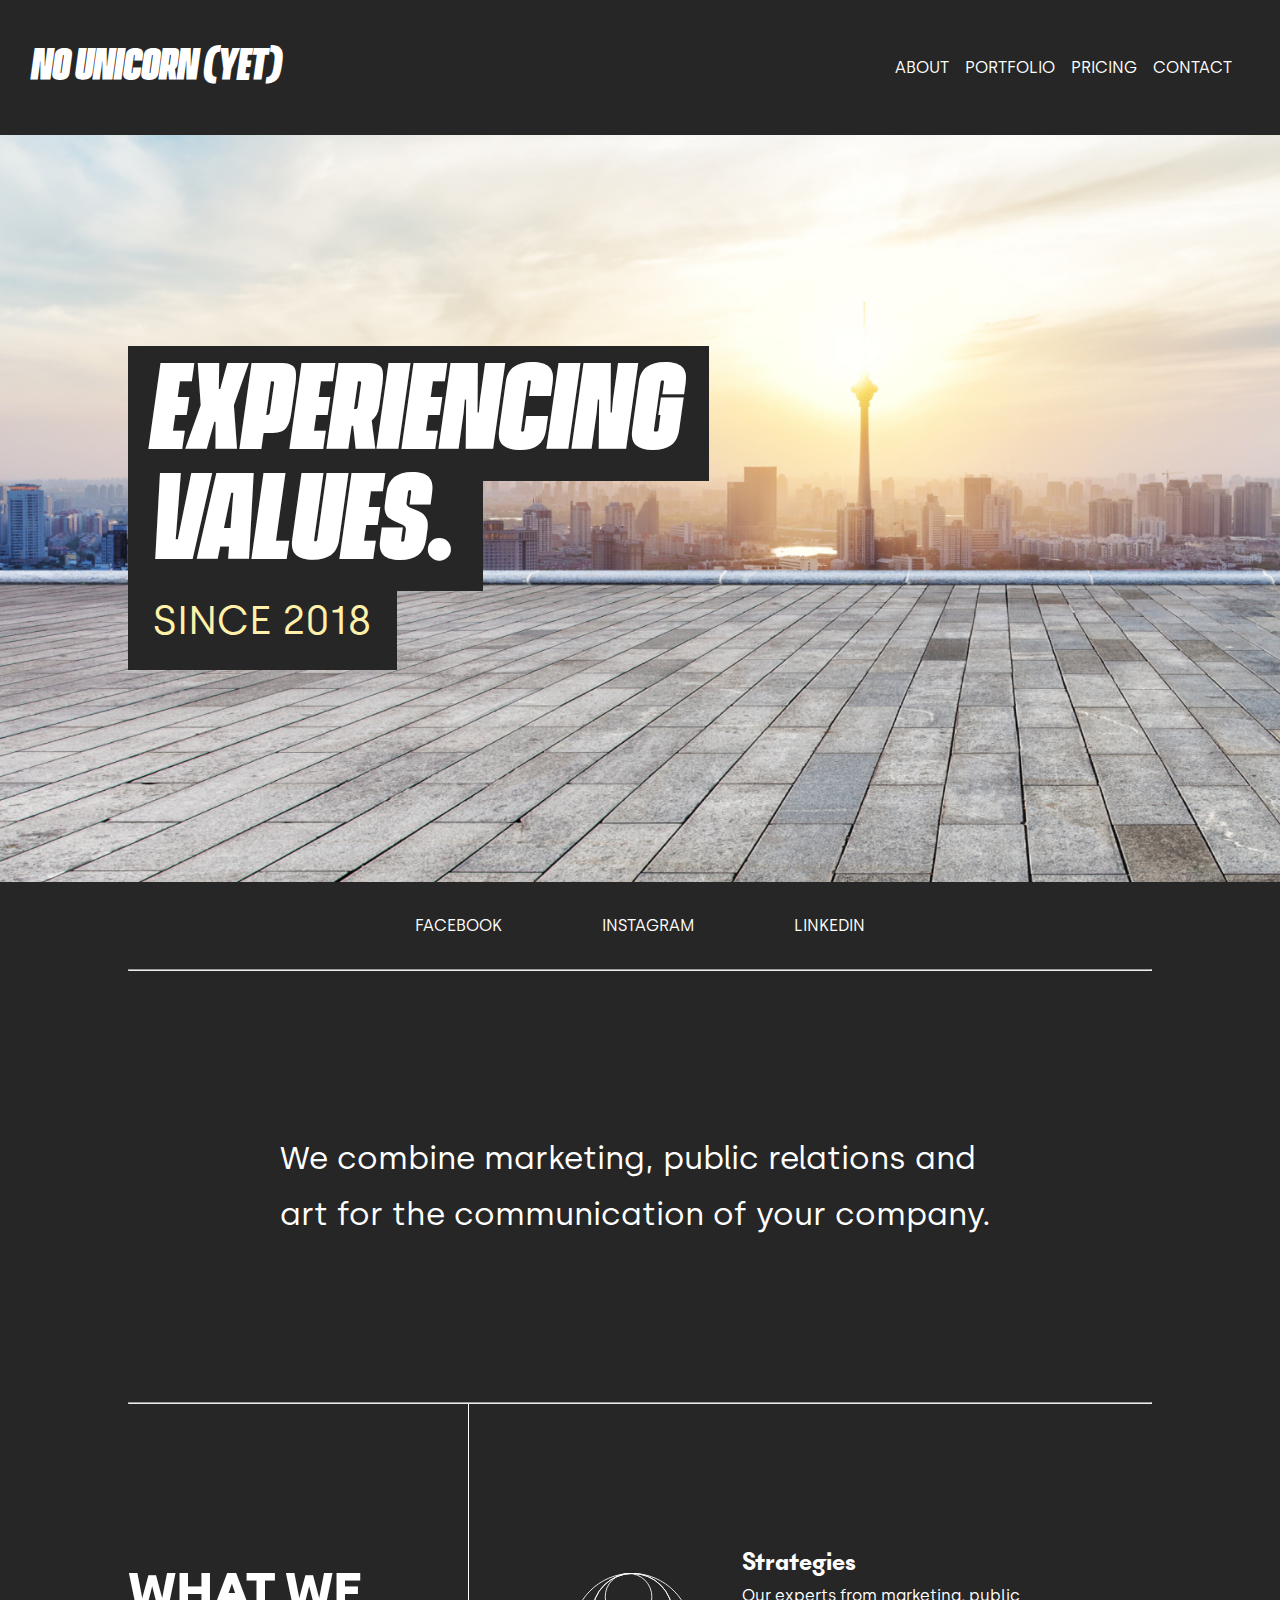
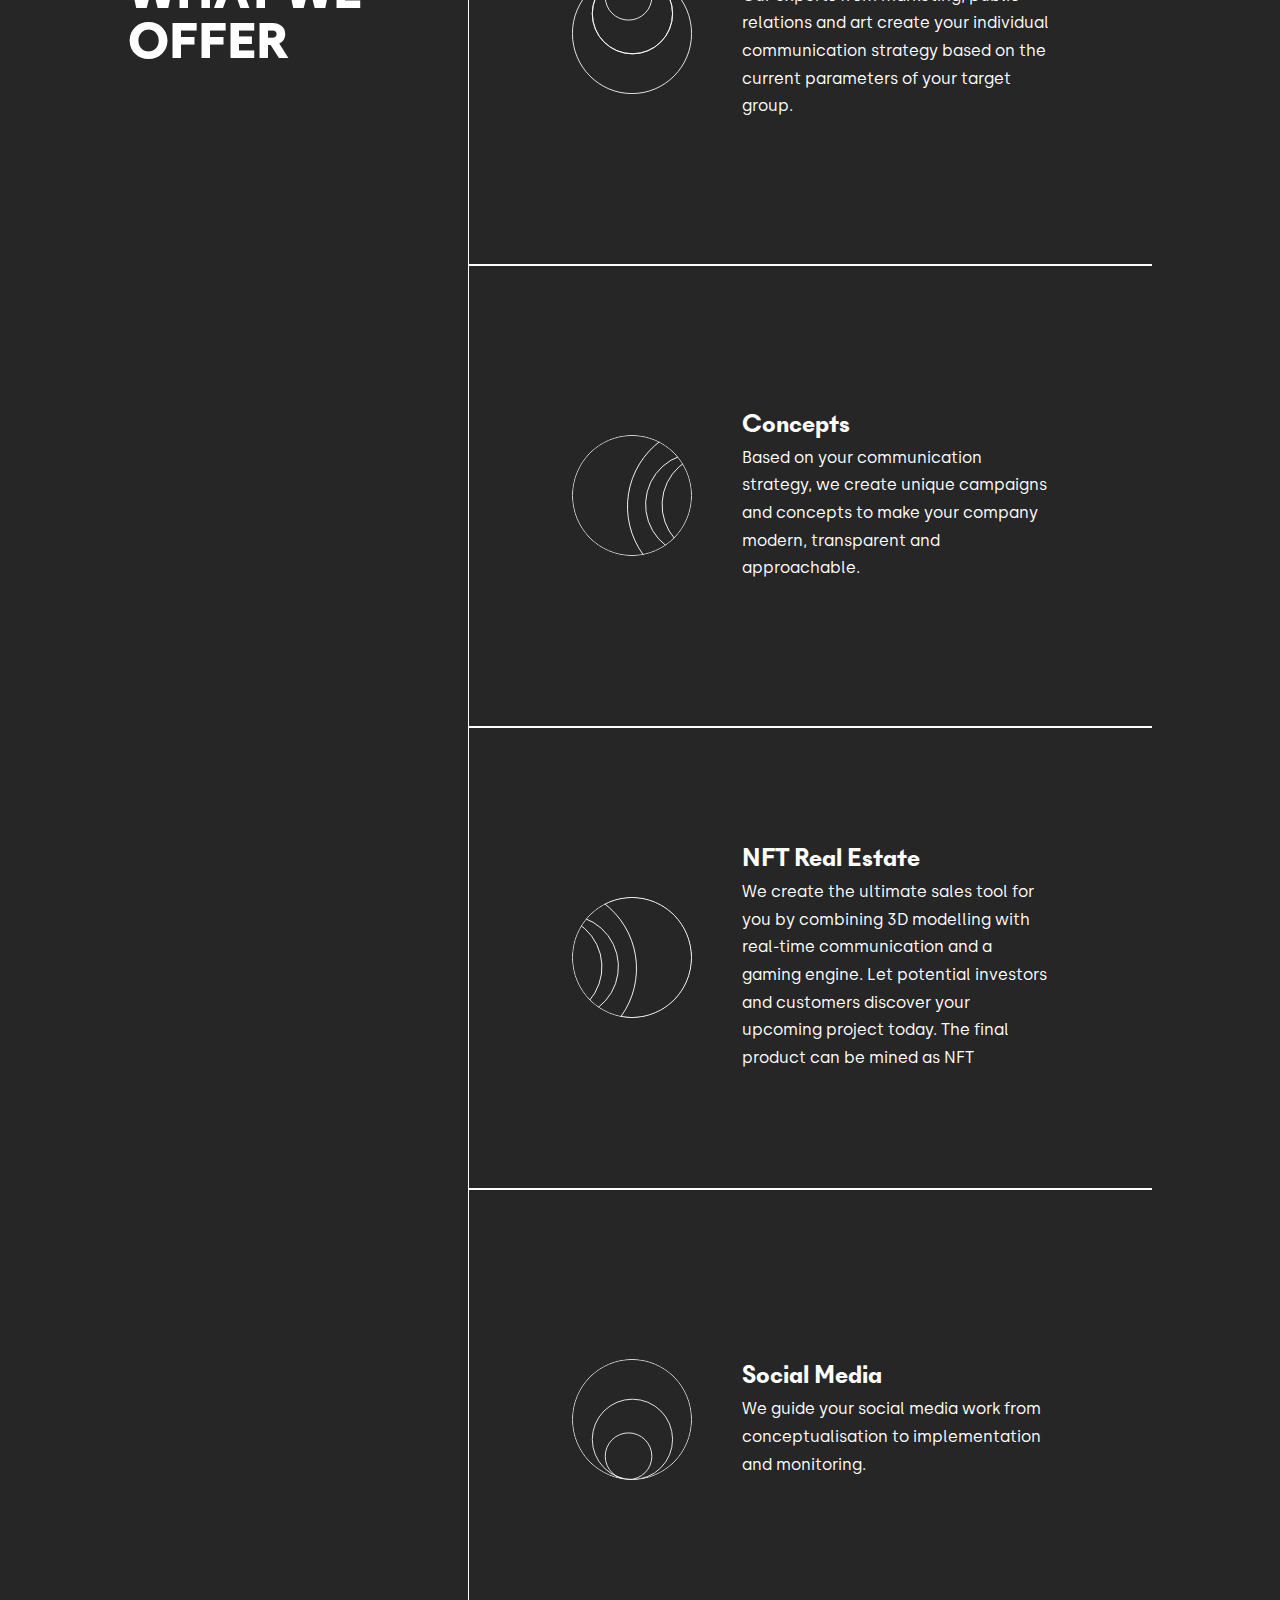
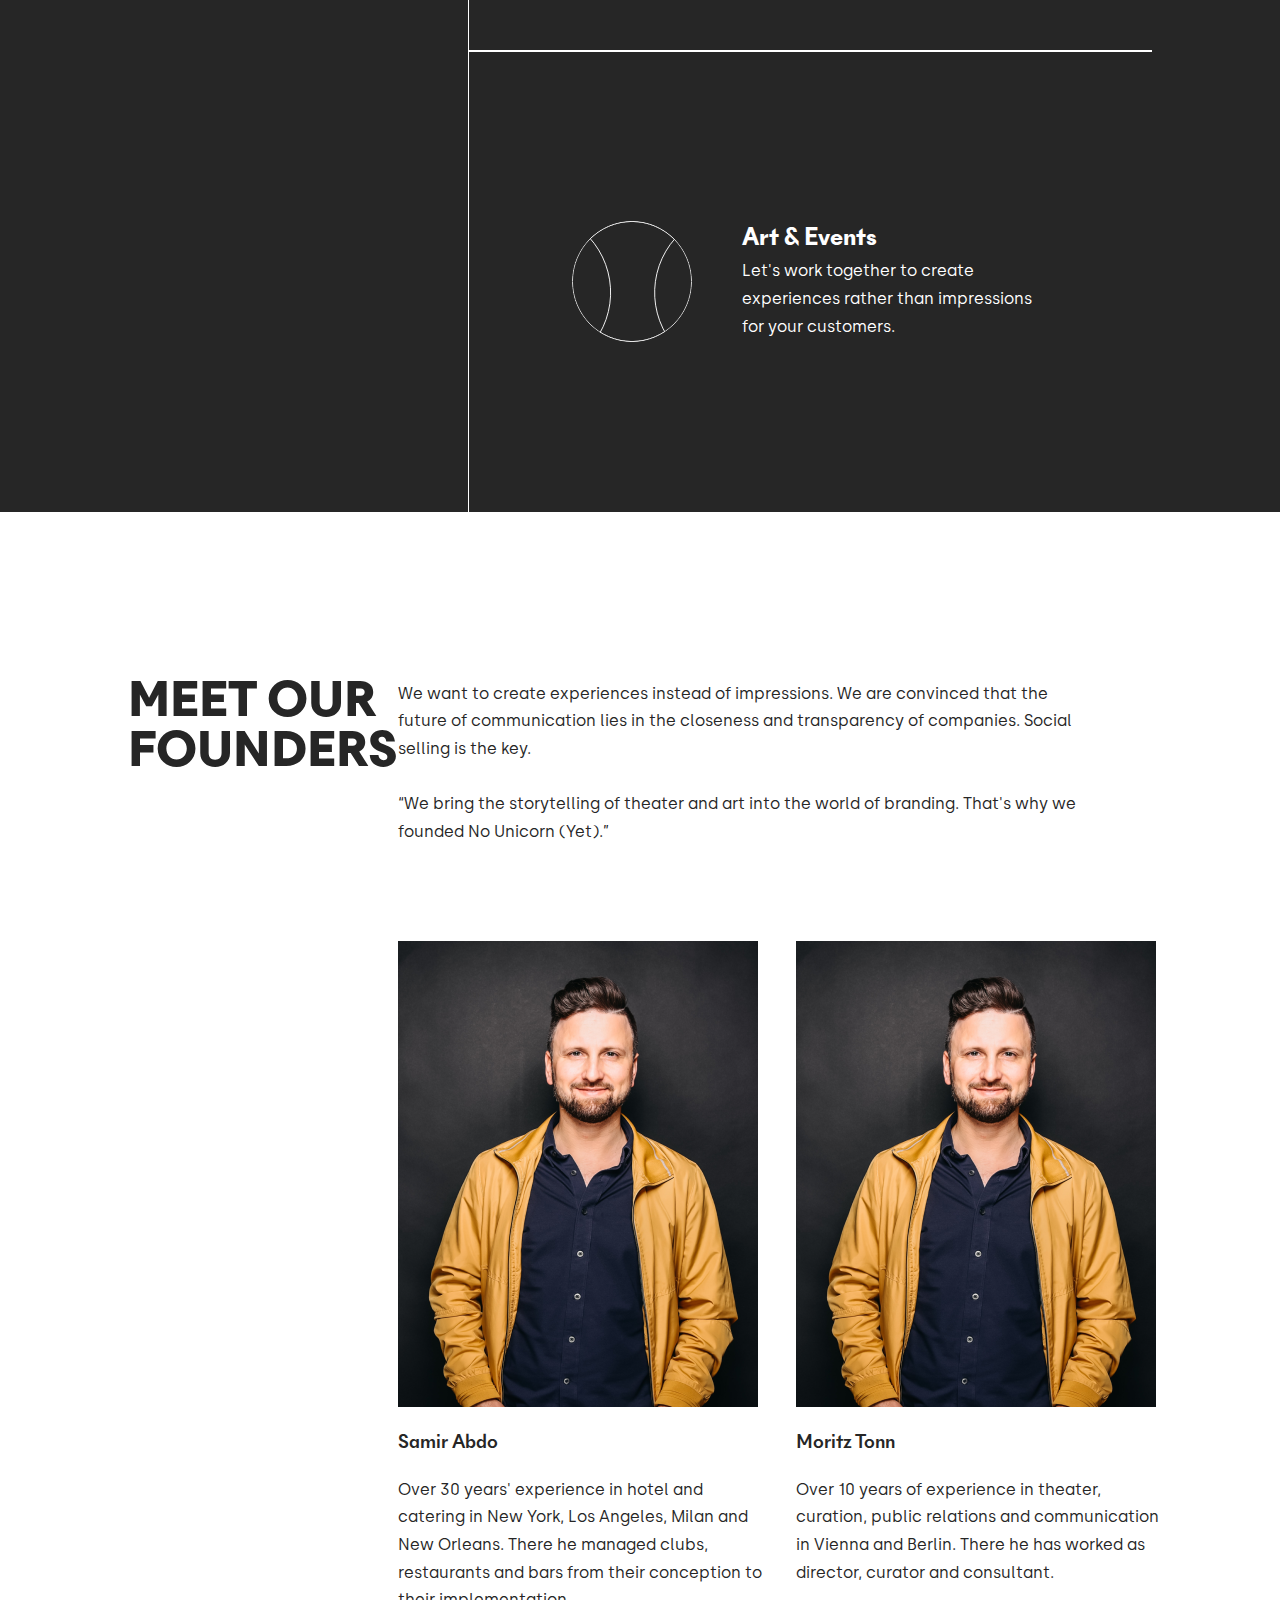
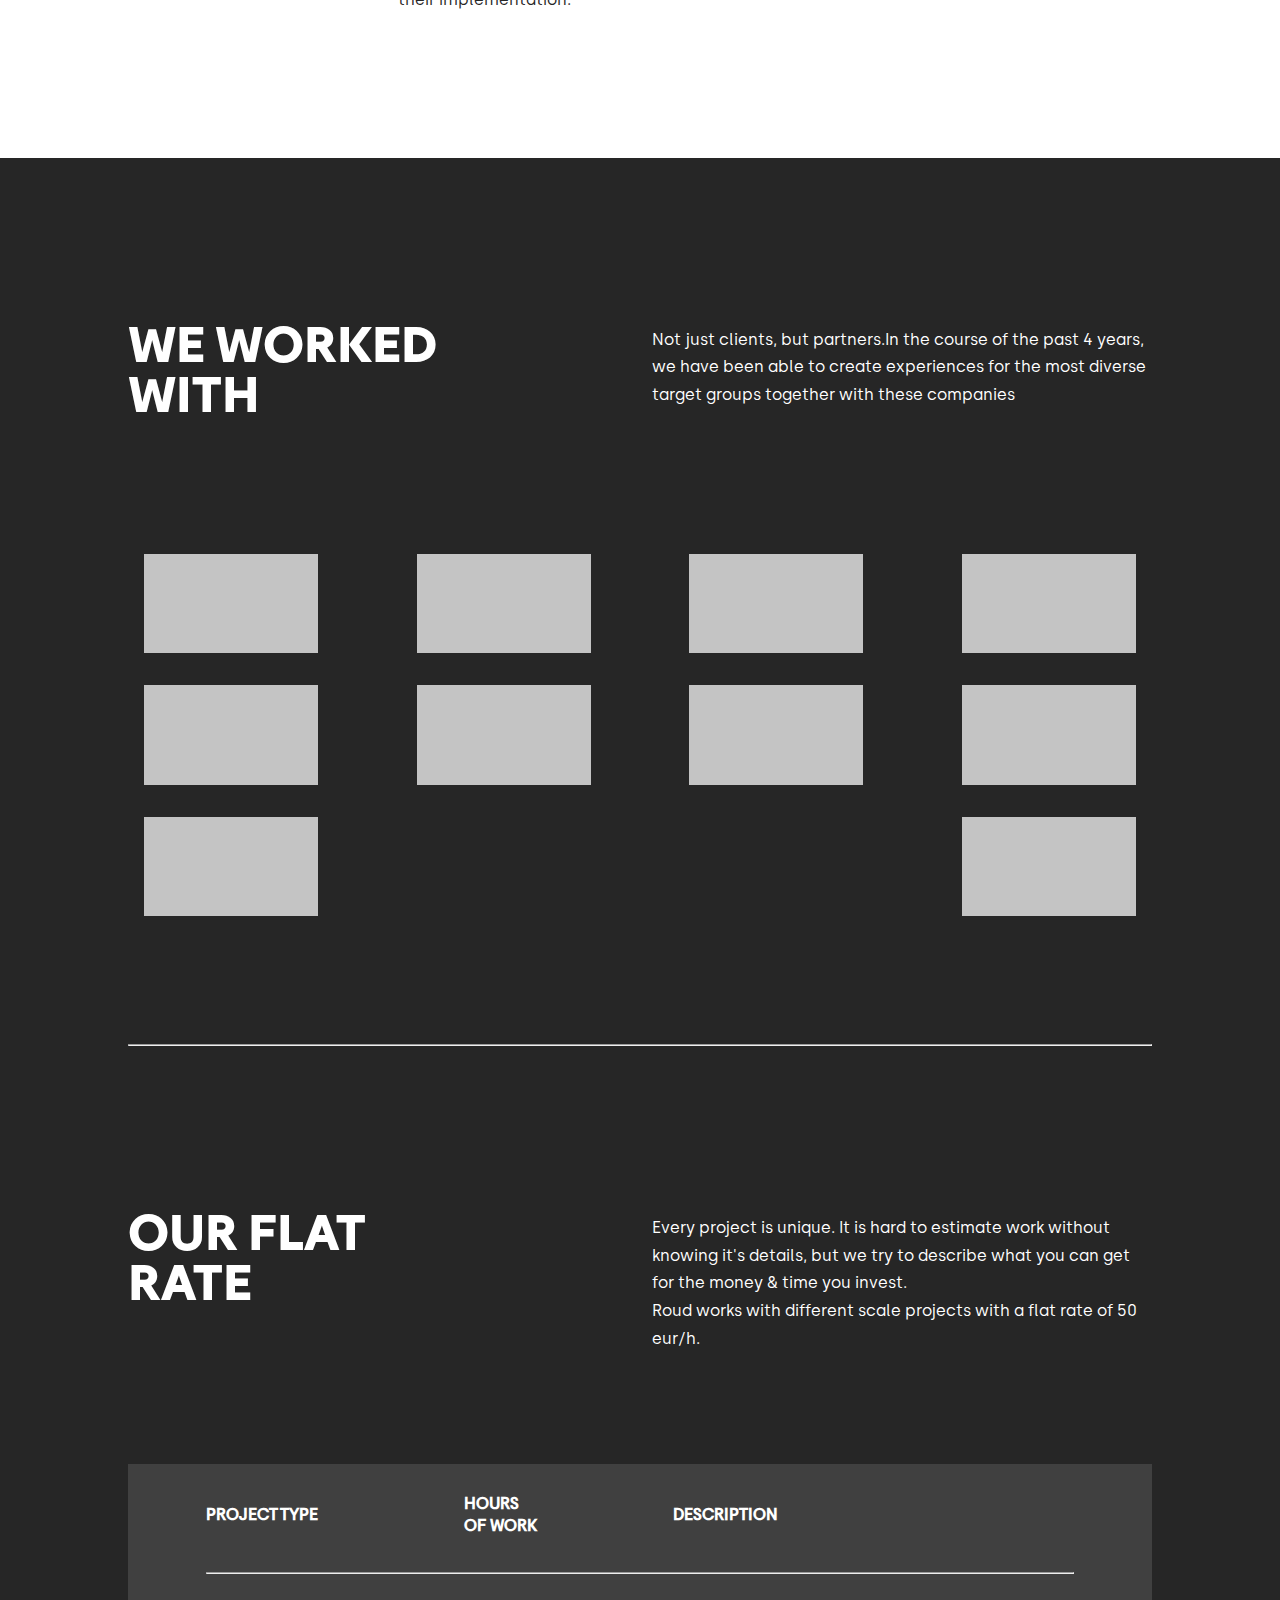
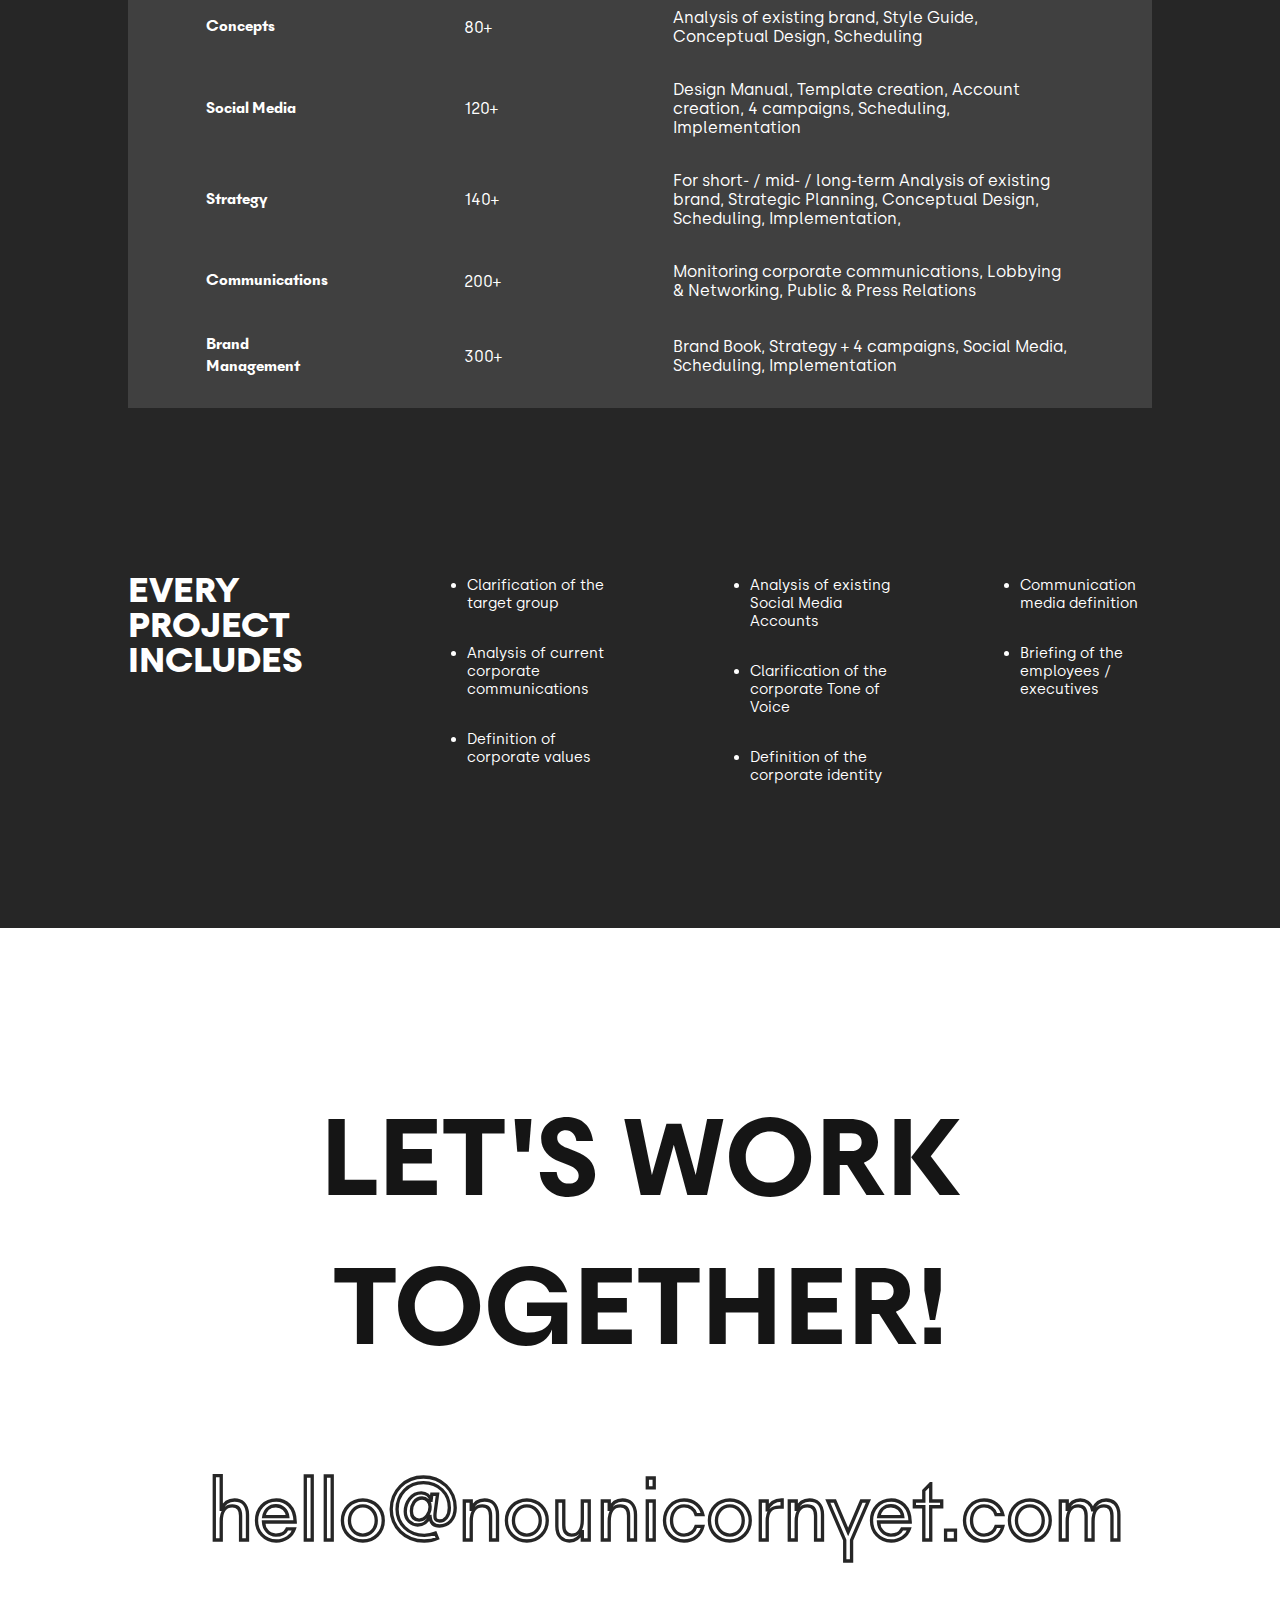
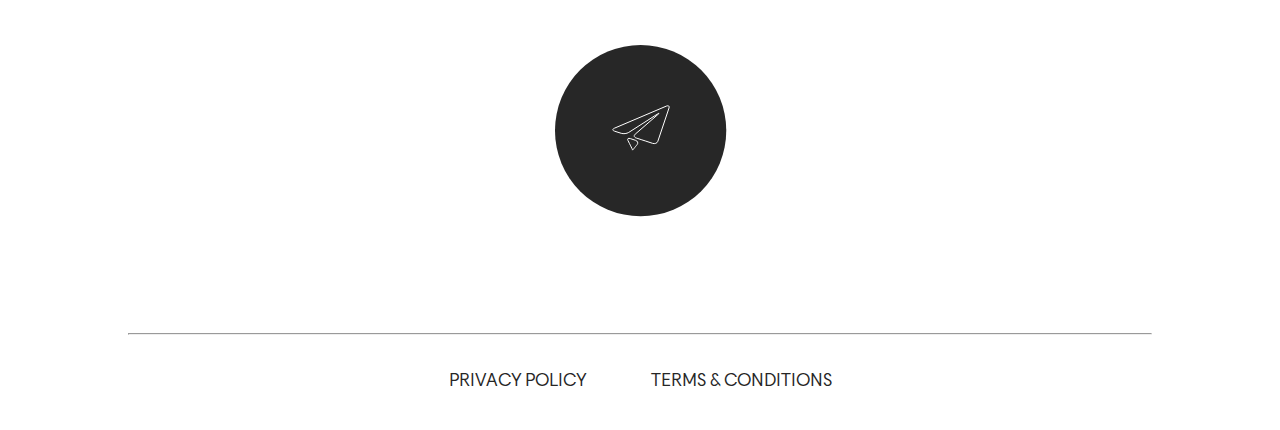
==== index.html @ 434cc120 "implemented mobile nav" ====
<!DOCTYPE html>
<html>

<head>
    <meta charset="utf-8">
    <meta name="viewport" content="width=device-width, initial-scale=1.0">
    <link rel="stylesheet" type="text/css" href="./styles/styles.css">
    <title>No Unicorn (Yet)</title>
</head>

    <body>
        <header class="primary-header flex">
            <p id="logo">NO UNICORN (YET)</p>

            <button class="mobile-nav-toggle" aria-controls="primary-navigation" aria-expanded="false"><span class="sr-only"></span></button>

            <nav>            
                <ul id="primary-navigation" data-visible="false" class="primary-navigation flex">
                    <li>
                        <a href="#">
                            <p>ABOUT</p>
                        </a>
                    </li>
                    <li>
                        <a href="#">
                            <p>PORTFOLIO</p>
                        </a>
                    </li>
                    <li>
                        <a href="#">
                            <p>PRICING</p>
                        </a>
                    </li>
                    <li>
                        <a href="#">
                            <p>CONTACT</p>
                        </a>
                    </li>
                </ul>
            </nav>
        </header>

        <div class="hero-section">
            <div class="page-wrapper">
                <div class="hero-content">
                    <h1>EXPERIENCING</h1>
                    <h1>VALUES.</h1>
                    <p id="hero-text">SINCE 2018</p>
                </div>
            </div>
        </div>

        <div class="page-wrapper">
            <div class="socials-section">
                <a href="#">
                    <p>FACEBOOK</p>
                </a>
                <a href="#">
                    <p>INSTAGRAM</p>
                </a>
                <a href="#">
                    <p>LINKEDIN</p>
                </a>
            </div>

            <hr></hr>
            
            <div class="business-section">
                <p id="description-text">We combine marketing, public relations and art for the communication of your company. </p>
            </div>

            <hr></hr>
            <div class="offer-section">
                <div class="left-side">
                    <h2>WHAT WE <br>OFFER</h2>
                </div>
                <div class="right-side">
                    <div class="content-area">
                        <img src="images/strategies.svg" alt="strategies">
                        <div class="content-text">
                            <h4>Strategies</h4>
                            <p>Our experts from marketing, public relations and art create your individual communication strategy based on the current parameters of your target group.</p>
                        </div>
                    </div>
                    <div class="content-area">
                        <img src="images/concepts.svg" alt="concepts">
                        <div class="content-text">
                            <h4>Concepts</h4>
                            <p>Based on your communication strategy, we create unique campaigns and concepts to make your company modern, transparent and approachable.</p>
                        </div>
                    </div>
                    <div class="content-area">
                        <img src="images/nftrealestate.svg" alt="nftrealestate">
                        <div class="content-text">
                            <h4>NFT Real Estate</h4>
                            <p>We create the ultimate sales tool for you by combining 3D modelling with real-time communication and a gaming engine. Let potential investors and customers discover your upcoming project today. The final product can be mined as NFT</p>
                        </div>
                    </div>
                    <div class="content-area">
                        <img src="images/socialmedia.svg" alt="socialmedia">
                        <div class="content-text">
                            <h4>Social Media</h4>
                            <p>We guide your social media work from conceptualisation to implementation and monitoring.</p>
                        </div>
                    </div>
                    <div class="content-area">
                        <img src="images/artevents.svg" alt="artevents">
                        <div class="content-text">
                            <h4>Art & Events</h4>
                            <p>Let's work together to create experiences rather than impressions for your customers. </p>
                        </div>
                    </div>
                </div>
            </div>
        </div>
        <div class="founder-section">
            <div class="page-wrapper">
                <div class="founder-text">
                    <h2>MEET OUR<br>FOUNDERS</h2>
                    <div class="founder-rightside">
                        <p>
                            We want to create experiences instead of impressions. We are convinced that the future of communication lies in the closeness and transparency of companies. Social selling is the key.
                            <br><br>
                            “We bring the storytelling of theater and art into the world of branding. 
                            That's why we founded No Unicorn (Yet).”
                        </p>
                        <div class="founder-portrait">
                            <div class="portrait-card">
                                <img src="images/portrait-placeholder.png" alt="portrait1">
                                <p class="portrait-name">Samir  Abdo</p>
                                <p>Over 30 years' experience in hotel and catering in New York, Los Angeles, Milan and New Orleans. There he managed clubs, restaurants and bars from their conception to their implementation.</p>
                            </div>
                            <div class="portrait-card">
                                <img src="images/portrait-placeholder.png" alt="portrait1">
                                <p class="portrait-name">Moritz Tonn</p>
                                <p>Over 10 years of experience in theater, curation, public relations and communication in Vienna and Berlin. There he has worked as director, curator and consultant.</p>
                            </div>
                        </div>
                    </div>
                </div>
            </div>
        </div>
        <div class="page-wrapper">
            <div class="cooperation-section">
                <h2>WE WORKED<br>WITH</h2>
                <p>
                    Not just clients, but partners.In the course of the past 4 years, we have been able to create experiences for the most diverse target groups together with these companies
                </p>
            </div>
            <div class="logo-section">
                <img src="images/logo-placeholder.png" alt="placeholder">
                <img src="images/logo-placeholder.png" alt="placeholder">
                <img src="images/logo-placeholder.png" alt="placeholder">
                <img src="images/logo-placeholder.png" alt="placeholder">
                <img src="images/logo-placeholder.png" alt="placeholder">
                <img src="images/logo-placeholder.png" alt="placeholder">
                <img src="images/logo-placeholder.png" alt="placeholder">
                <img src="images/logo-placeholder.png" alt="placeholder">
                <img src="images/logo-placeholder.png" alt="placeholder">
                <img src="images/logo-placeholder.png" alt="placeholder">
            </div>

            <hr></hr>

            <div class="pricing-section">
                <div class="pricing-text">
                    <h2>OUR FLAT<br>RATE</h2>
                    <p>
                        Every project is unique. It is hard to estimate work without knowing it's details, but we try to describe what you can get for the money & time you invest.
                        <br>
                        Roud works with different scale projects with a flat rate of 50 eur/h.
                    </p>
                </div>
                <table>
                    <tr>
                        <th align="left">PROJECT TYPE</th>
                        <th align="left">HOURS OF WORK</th>
                        <th align="left">DESCRIPTION</th>
                    </tr>
                    <tr> 
                        <td colspan="3"> <hr /> </td>      
                    </tr>
                    <tr>
                        <td class="highlighted">Concepts</td>
                        <td>80+</td>
                        <td>Analysis of existing brand, Style Guide, Conceptual Design, Scheduling</td>
                    </tr>
                    <tr>
                        <td class="highlighted">Social Media</td>
                        <td>120+</td>
                        <td>Design Manual, Template creation, Account creation, 4 campaigns, Scheduling, Implementation</td>
                    </tr>
                    <tr>
                        <td class="highlighted">Strategy</td>
                        <td>140+</td>
                        <td>For short- / mid- / long-term Analysis of existing brand, Strategic Planning, Conceptual Design, Scheduling, Implementation,</td>
                    </tr>
                    <tr>
                        <td class="highlighted">Communications</td>
                        <td>200+</td>
                        <td>Monitoring corporate communications, Lobbying & Networking, Public & Press Relations</td>
                    </tr>
                    <tr>
                        <td class="highlighted">Brand Management</td>
                        <td>300+</td>
                        <td>Brand Book, Strategy + 4 campaigns, Social Media, Scheduling, Implementation</td>
                    </tr>
                </table>
                <div class="pricing-includes">
                    <h3>EVERY PROJECT INCLUDES</h3>
                    <ul>
                        <li>Clarification of the target group</li>
                        <li>Analysis of current corporate communications</li>
                        <li>Definition of corporate values</li>
                    </ul>
                    <ul>
                        <li>Analysis of existing Social Media Accounts</li>
                        <li>Clarification of the corporate Tone of Voice</li>
                        <li>Definition of the corporate identity</li>
                    </ul>
                    <ul>
                        <li>Communication media definition </li>
                        <li>Briefing of the employees / executives</li>
                    </ul>
                </div>
            </div>
        </div>
        <div class="last-section">
            <div class="page-wrapper">
                <div class="cta-section">
                    <h1 id="cta-text">LET'S WORK TOGETHER!</h1>
                    <h2 id="cta-mail">hello@nounicornyet.com</h2>
                    <img src="images/mail-cta.svg" alt="mail">
                </div>
                <hr></hr>
                <div class="footer-section">
                    <p class="footer-font">PRIVACY POLICY</p>
                    <p class="footer-font">TERMS & CONDITIONS</p>
                </div>
            </div>
        </div>
        <script src="./scripts/script.js"></script>
    </body>
</html>
---- styles/styles.css ----
/* font imports */
@font-face {
  font-family: Vanguard;
  src: url("../font/VanguardCF-HeavyOblique.otf") format("opentype");
}

@font-face {
  font-family: NPS-Medium;
  src: url("../font/NewPanamSkyline-Medium.otf") format("opentype");
}

@font-face {
  font-family: NPS-Bold;
  src: url("../font/NewPanamSkyline-Bold.otf") format("opentype");
}

@font-face {
  font-family: NPS-Black;
  src: url("../font/NewPanamSkyline-Black.otf") format("opentype");
}

@font-face {
  font-family: NPS-Regular;
  src: url("../font/NewPanamSkyline-Regular.otf") format("opentype");
}

@font-face {
  font-family: Silka-Regular;
  src: url("../font/Silka-Regular.otf") format("opentype");
}

* {
  margin: 0;
}

p {
  line-height: 1.725em;
}

p, h1 {
  color: white;
  font-family: Silka-Regular;
}

h1 {
  font-family: Vanguard;
}

h2 {
  font-family: NPS-Black;
  font-size: 50px;
  color: white;
  line-height: 1em;
}

h3 {
  font-family: NPS-Black;
  font-size: 35px;
  color: white;
  line-height: 1em;
}

h4 {
  font-family: NPS-Bold;
  font-size: 25px;
  color: white;
}

a {
  text-decoration: none;
  font-family: NPS-Medium;
}

body {
  background-color: #262626;
  overflow-x: hidden;
}

#logo {
  font-family: Vanguard;
  font-size: 41px;
  margin: 2rem;
}

.flex {
  display: -webkit-box;
  display: -ms-flexbox;
  display: flex;
  gap: var(--gap, 1rem);
}

.primary-header {
  -webkit-box-align: center;
      -ms-flex-align: center;
          align-items: center;
  -webkit-box-pack: justify;
      -ms-flex-pack: justify;
          justify-content: space-between;
}

.mobile-nav-toggle {
  display: none;
}

.primary-navigation {
  list-style: none;
  padding: 3rem;
  margin: 0;
}

@media (max-width: 799px) {
  .primary-navigation {
    gap: var(--gap, 3rem);
    position: fixed;
    inset: 0 0 0 0;
    background: #262626;
    -webkit-box-orient: vertical;
    -webkit-box-direction: normal;
        -ms-flex-direction: column;
            flex-direction: column;
    padding: 10rem 2em;
    z-index: 1;
    -webkit-box-align: center;
        -ms-flex-align: center;
            align-items: center;
    -webkit-transform: translateX(100%);
            transform: translateX(100%);
    -webkit-transition: -webkit-transform 350ms ease-out;
    transition: -webkit-transform 350ms ease-out;
    transition: transform 350ms ease-out;
    transition: transform 350ms ease-out, -webkit-transform 350ms ease-out;
  }
  .primary-navigation[data-visible="true"] {
    -webkit-transform: translateX(0%);
            transform: translateX(0%);
  }
  .mobile-nav-toggle {
    display: block;
    position: absolute;
    top: 3rem;
    right: 2rem;
    z-index: 10;
    background-color: transparent;
    background-image: url("../images/burgermenu.svg");
    background-size: cover;
    background-repeat: no-repeat;
    width: 2rem;
    border: 0;
    aspect-ratio: 1;
  }
  .mobile-nav-toggle[aria-expanded="true"] {
    background-image: url("../images/close.svg");
  }
}

.hero-section {
  width: 100%;
  background: url("../images/heroPicture.png") no-repeat center/cover;
  height: 83vh;
  display: -webkit-box;
  display: -ms-flexbox;
  display: flex;
}

.hero-section h1 {
  background-color: #262626;
  width: -webkit-fit-content;
  width: -moz-fit-content;
  width: fit-content;
  font-size: 7em;
  padding: 0px 25px 0px 25px;
  margin-bottom: -25px;
}

.hero-section #hero-text {
  font-family: Silka-Regular;
  color: #FFF1AA;
  background-color: #262626;
  width: -webkit-fit-content;
  width: -moz-fit-content;
  width: fit-content;
  font-size: 2.5em;
  padding: 0px 25px 15px;
  margin-top: 20px;
}

.hero-section .hero-content {
  margin-top: auto;
  margin-bottom: auto;
  width: 80vw;
  max-width: 1520px;
  min-width: 800px;
}

.page-wrapper {
  margin: auto;
  width: 80vw;
  max-width: 1520px;
  min-width: 800px;
}

.socials-section {
  padding: 30px;
  width: 450px;
  margin: auto;
  display: -webkit-box;
  display: -ms-flexbox;
  display: flex;
  -webkit-box-orient: horizontal;
  -webkit-box-direction: normal;
      -ms-flex-direction: row;
          flex-direction: row;
  -webkit-box-pack: justify;
      -ms-flex-pack: justify;
          justify-content: space-between;
}

hr {
  margin: auto;
}

.business-section {
  margin: auto;
  margin-top: 10em;
  margin-bottom: 10em;
  max-width: 90ch;
}

.business-section p {
  font-size: 2em;
}

.offer-section {
  display: -webkit-box;
  display: -ms-flexbox;
  display: flex;
  -webkit-box-orient: horizontal;
  -webkit-box-direction: normal;
      -ms-flex-direction: row;
          flex-direction: row;
}

.offer-section .left-side {
  width: 100%;
  height: -webkit-fit-content;
  height: -moz-fit-content;
  height: fit-content;
  margin-top: 10.5rem;
  top: 100px;
  position: sticky;
  position: -webkit-sticky;
  /* Safari */
}

.offer-section .right-side .content-area {
  border: 1px solid white;
  border-right: 0px;
  display: -webkit-box;
  display: -ms-flexbox;
  display: flex;
  -webkit-box-orient: horizontal;
  -webkit-box-direction: normal;
      -ms-flex-direction: row;
          flex-direction: row;
  -webkit-box-align: center;
      -ms-flex-align: center;
          align-items: center;
  -webkit-box-pack: center;
      -ms-flex-pack: center;
          justify-content: center;
  height: 460px;
}

.offer-section .right-side .content-area img {
  width: 120px;
}

.offer-section .right-side .content-area .content-text {
  padding-left: 50px;
  width: 45%;
}

.offer-section .right-side .content-area:first-child {
  border-top: 0px;
}

.offer-section .right-side .content-area:last-child {
  border-bottom: 0px;
}

.founder-section {
  background-color: white !important;
}

.founder-section h2, .founder-section p {
  color: #262626;
}

.founder-section .founder-text {
  display: -webkit-box;
  display: -ms-flexbox;
  display: flex;
  -webkit-box-pack: justify;
      -ms-flex-pack: justify;
          justify-content: space-between;
  padding-top: 10.5rem;
  padding-bottom: 2rem;
}

.founder-section .founder-text p {
  width: 70ch;
}

.founder-section .founder-portrait {
  margin-top: 6em;
  gap: 1.75em;
  display: -webkit-box;
  display: -ms-flexbox;
  display: flex;
  -webkit-box-pack: justify;
      -ms-flex-pack: justify;
          justify-content: space-between;
  padding-bottom: 7rem;
  min-width: 360px;
}

.founder-section .founder-portrait .portrait-name {
  max-width: -webkit-fit-content;
  max-width: -moz-fit-content;
  max-width: fit-content;
  font-family: NPS-Medium;
  font-size: 1.25rem;
  padding: 0.75em 0em;
}

.founder-section .founder-portrait p {
  width: 37ch;
}

.cooperation-section {
  display: -webkit-box;
  display: -ms-flexbox;
  display: flex;
  -webkit-box-pack: justify;
      -ms-flex-pack: justify;
          justify-content: space-between;
  padding-top: 10.5rem;
  padding-bottom: 7rem;
}

.cooperation-section p {
  width: 50ch;
}

.logo-section {
  display: -webkit-box;
  display: -ms-flexbox;
  display: flex;
  -webkit-box-pack: justify;
      -ms-flex-pack: justify;
          justify-content: space-between;
  -ms-flex-wrap: wrap;
      flex-wrap: wrap;
  padding-bottom: 7rem;
}

.logo-section img {
  width: 117px;
  -webkit-box-flex: 0;
      -ms-flex: 0 1 17%;
          flex: 0 1 17%;
  padding: 1em;
}

.pricing-section .pricing-text {
  display: -webkit-box;
  display: -ms-flexbox;
  display: flex;
  -webkit-box-pack: justify;
      -ms-flex-pack: justify;
          justify-content: space-between;
  padding-top: 10.5rem;
  padding-bottom: 7rem;
}

.pricing-section .pricing-text p {
  width: 50ch;
}

.pricing-section table {
  margin-left: auto;
  margin-right: auto;
  color: white;
  background-color: #404040;
  padding: 0.75rem;
}

.pricing-section table th {
  padding: 1rem 4rem;
  font-family: NPS-Medium;
}

.pricing-section table td {
  padding: 1rem 4rem;
  font-family: Silka-Regular;
}

.pricing-section table .highlighted {
  font-family: NPS-Bold;
}

.pricing-section .pricing-includes {
  display: -webkit-box;
  display: -ms-flexbox;
  display: flex;
  -ms-flex-pack: distribute;
      justify-content: space-around;
  gap: 5.2em;
  padding-top: 10.5rem;
  padding-bottom: 7rem;
}

.pricing-section ul {
  color: white;
}

.pricing-section ul li {
  font-family: Silka-Regular;
  font-size: 14.5px;
  padding-bottom: 2rem;
}

.last-section {
  background-color: white;
  text-align: center;
  -webkit-box-align: center;
      -ms-flex-align: center;
          align-items: center;
}

.last-section .cta-section {
  padding-top: 10.5rem;
  padding-bottom: 7rem;
}

.last-section #cta-text {
  font-family: NPS-Bold;
  font-size: 110px;
  color: #151515;
}

.last-section #cta-mail {
  -webkit-text-stroke: #262626 0.5px;
  font-family: NPS-Regular;
  font-size: 90px;
  padding: 5rem;
}

.last-section .footer-section {
  display: -webkit-box;
  display: -ms-flexbox;
  display: flex;
  -webkit-box-align: center;
      -ms-flex-align: center;
          align-items: center;
  -webkit-box-pack: center;
      -ms-flex-pack: center;
          justify-content: center;
}

.last-section .footer-font {
  color: #262626;
  font-family: NPS-Regular;
  font-size: 18px;
  padding: 2rem;
}
/*# sourceMappingURL=styles.css.map */
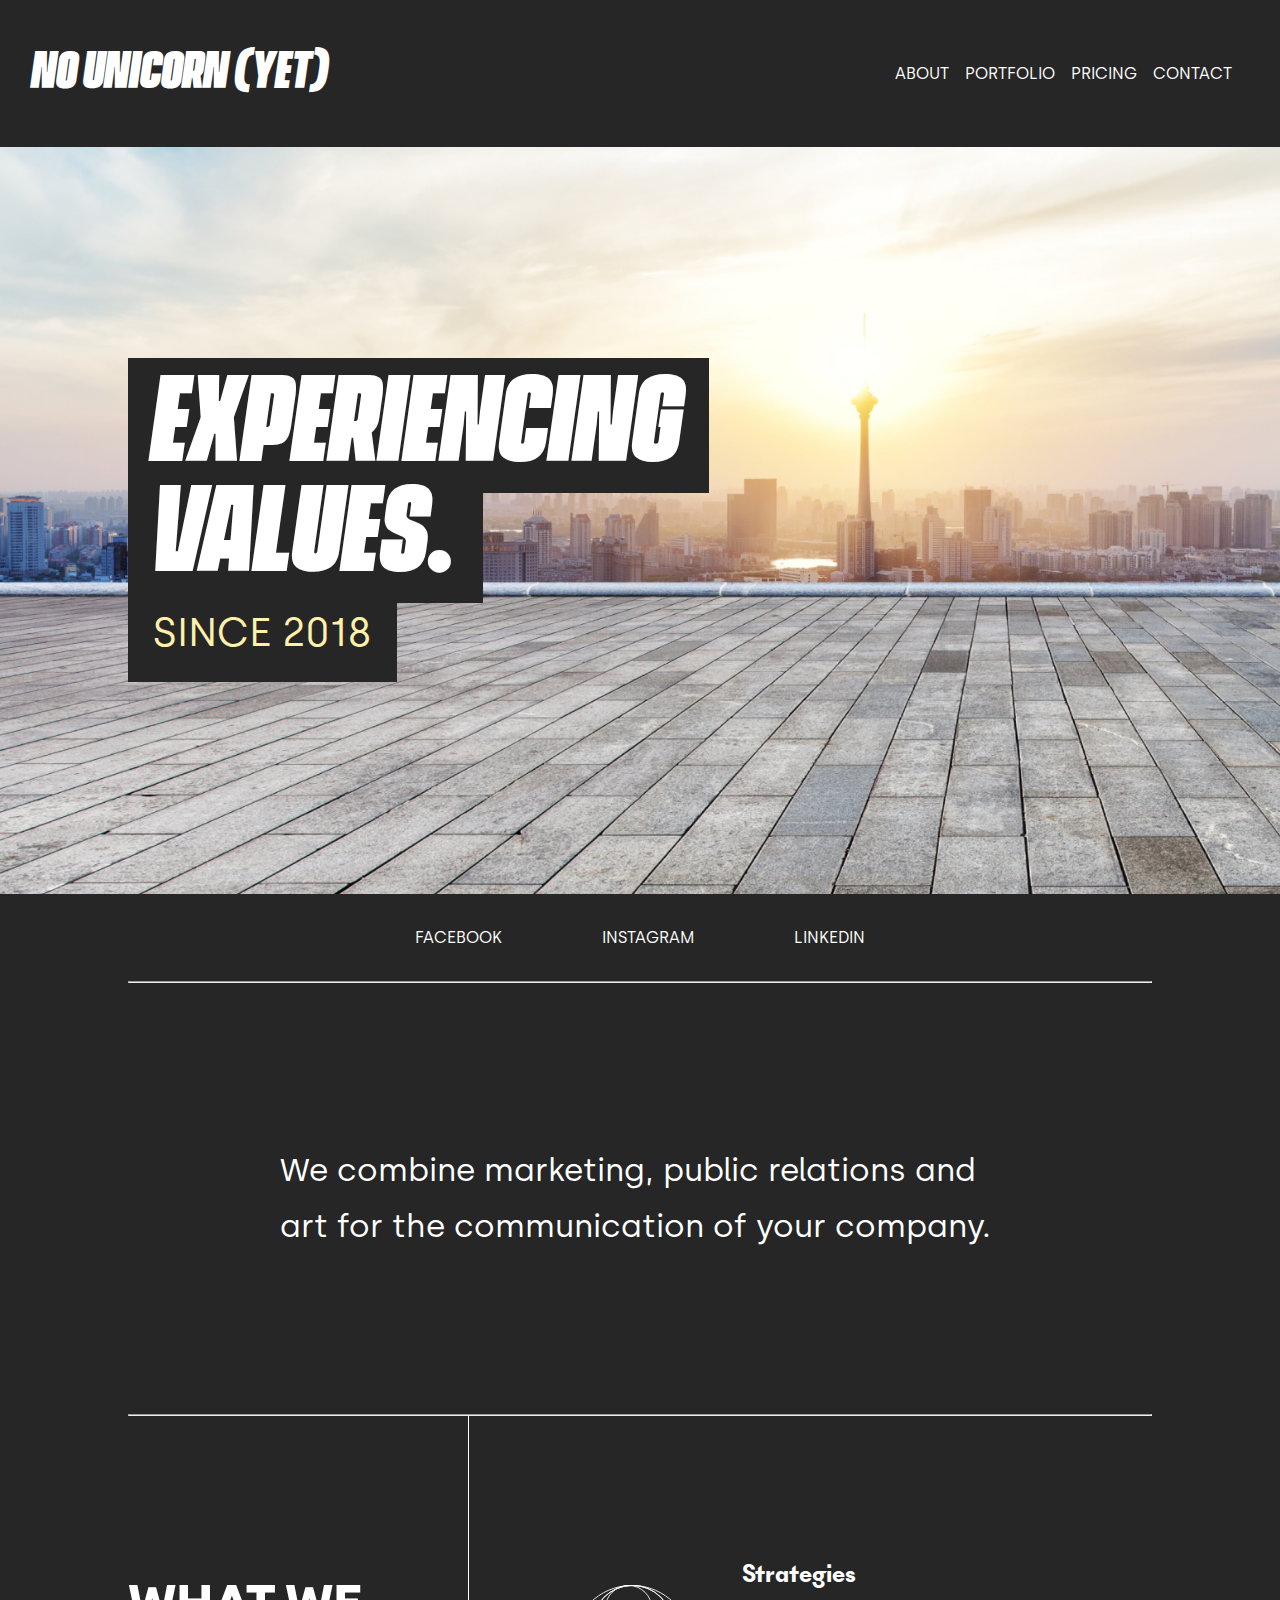
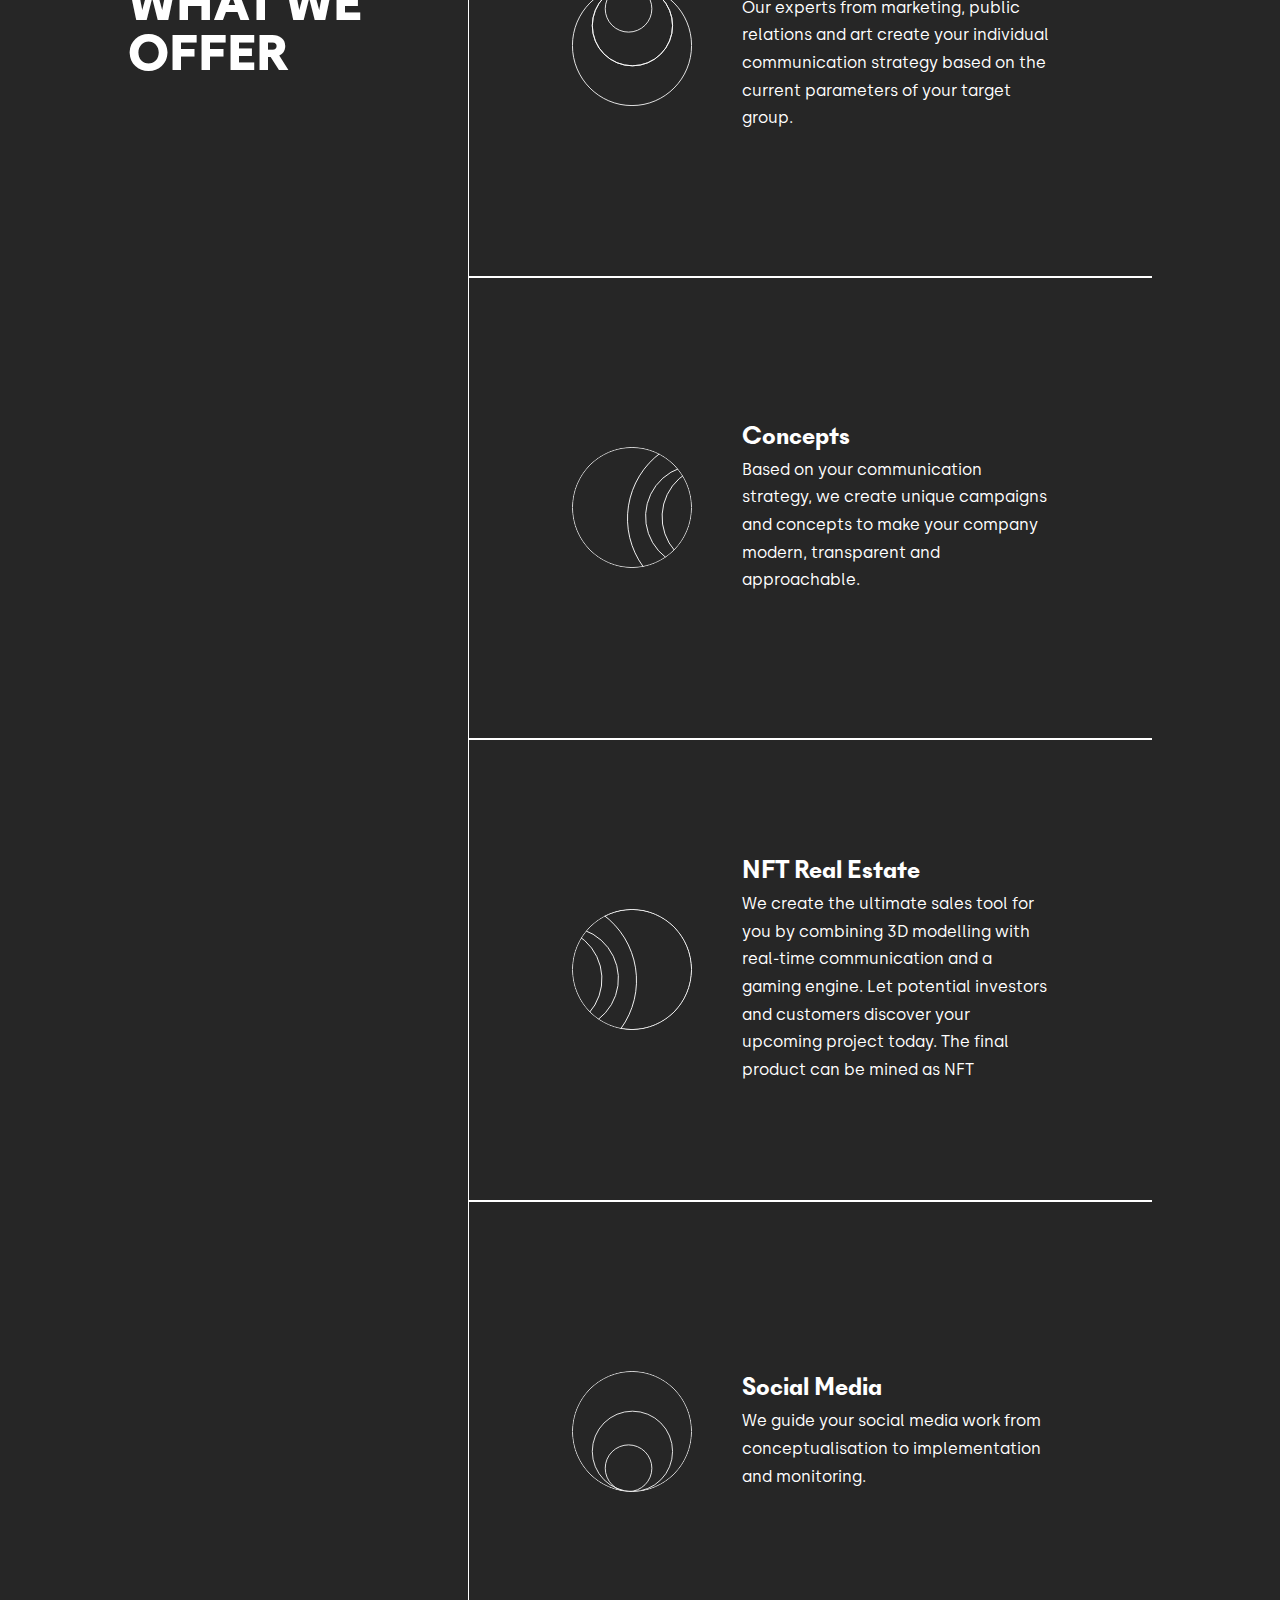
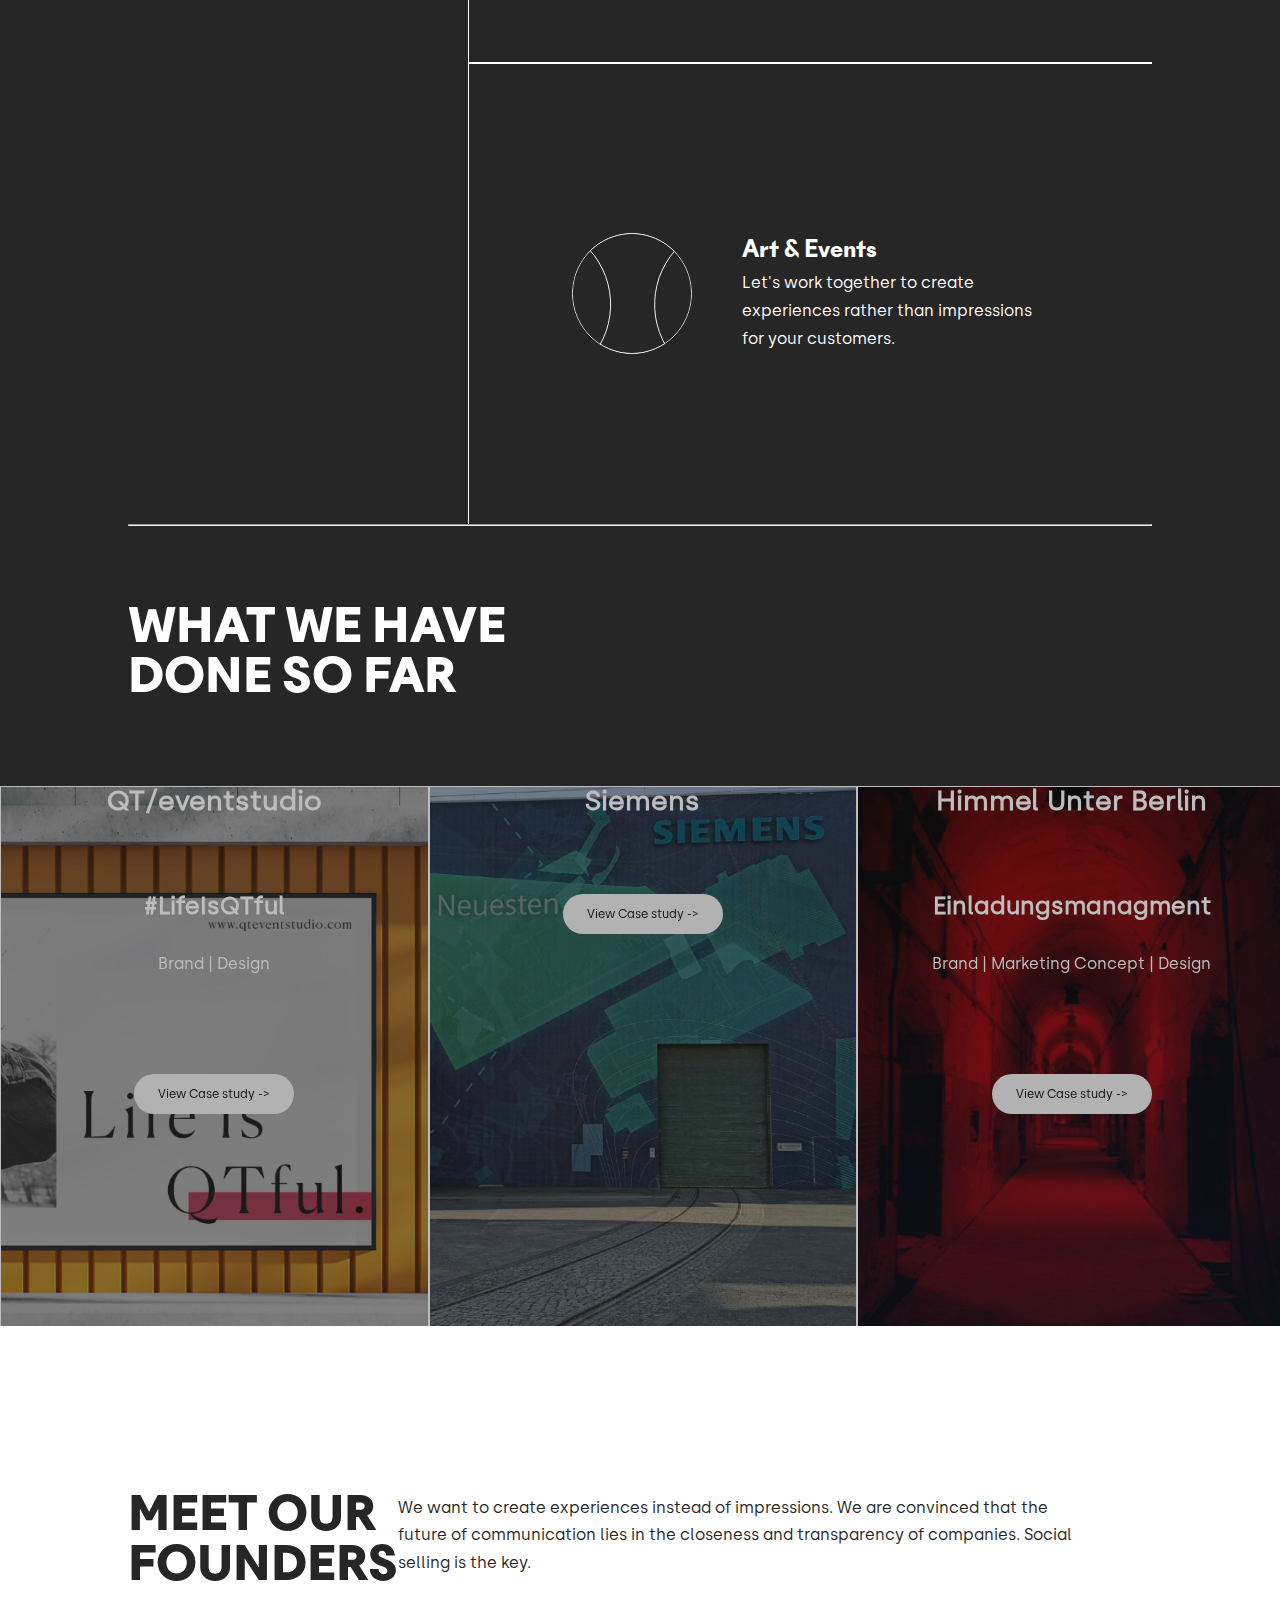
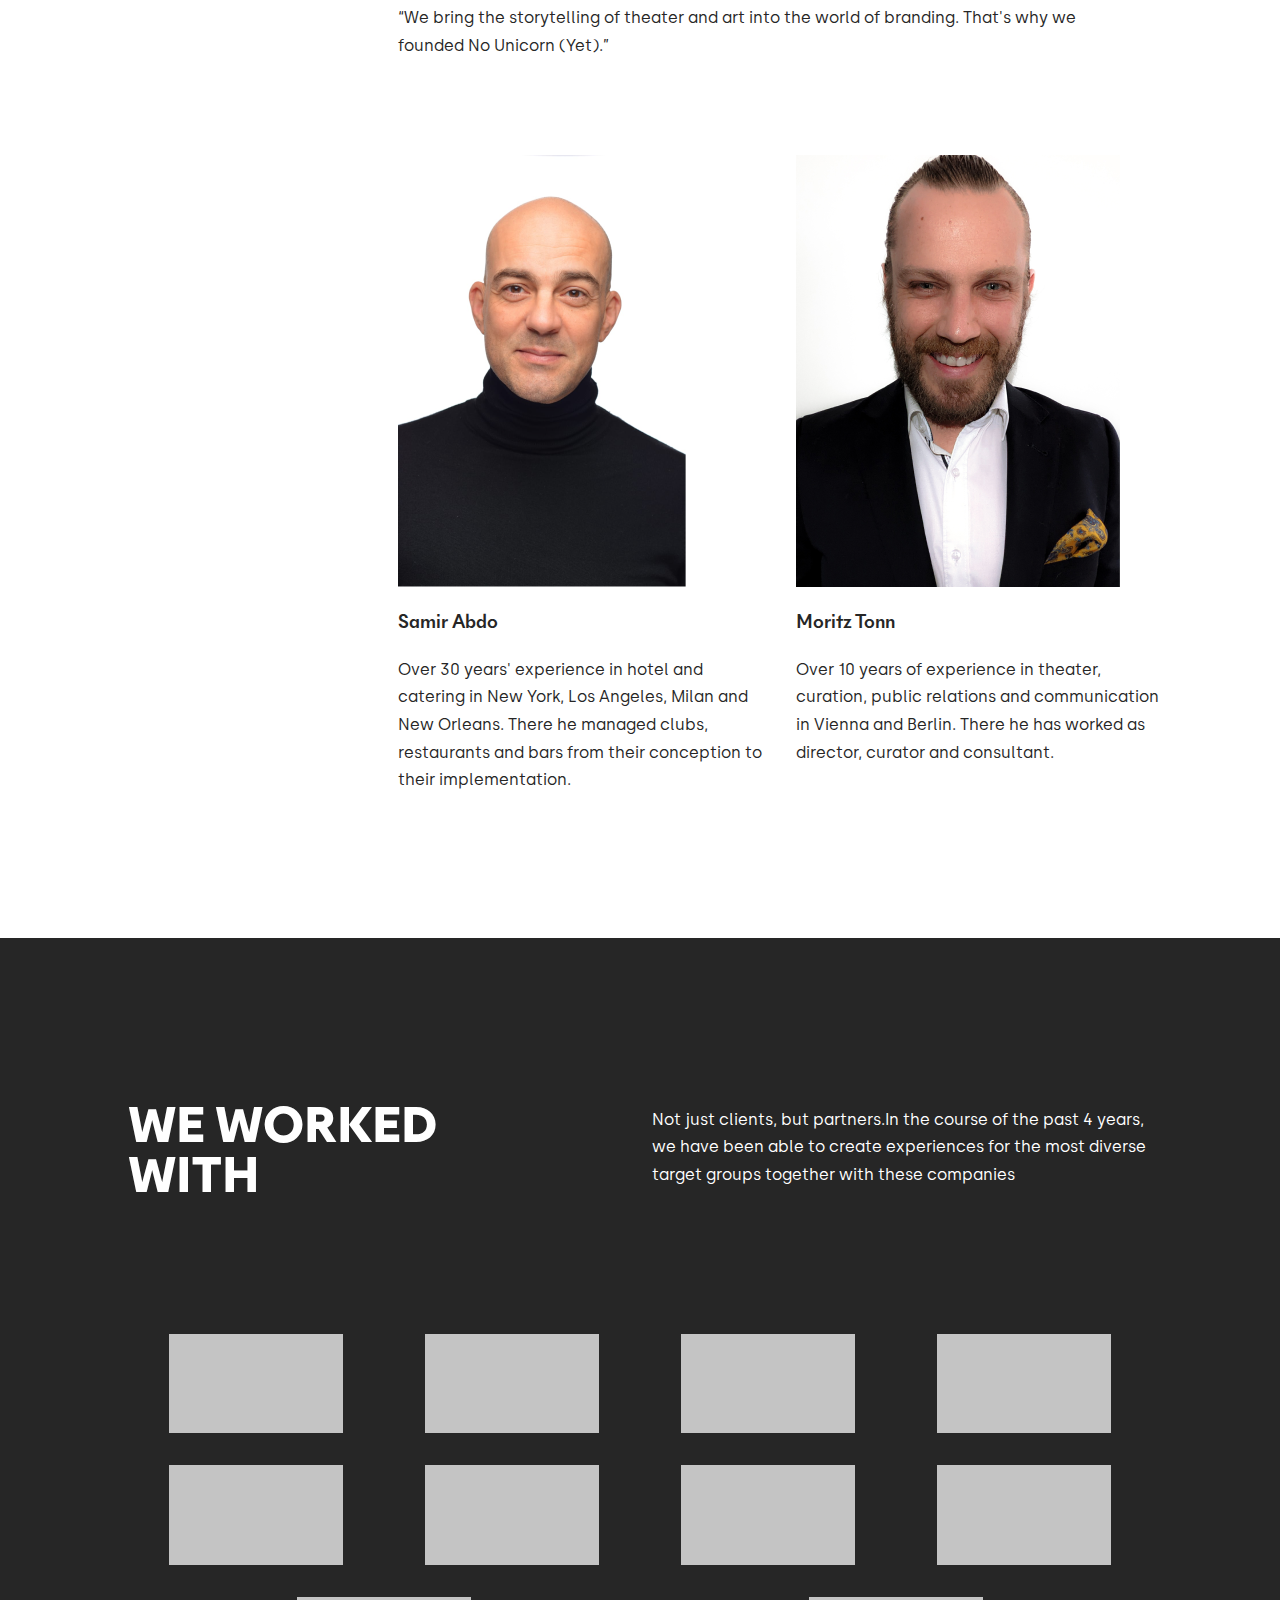
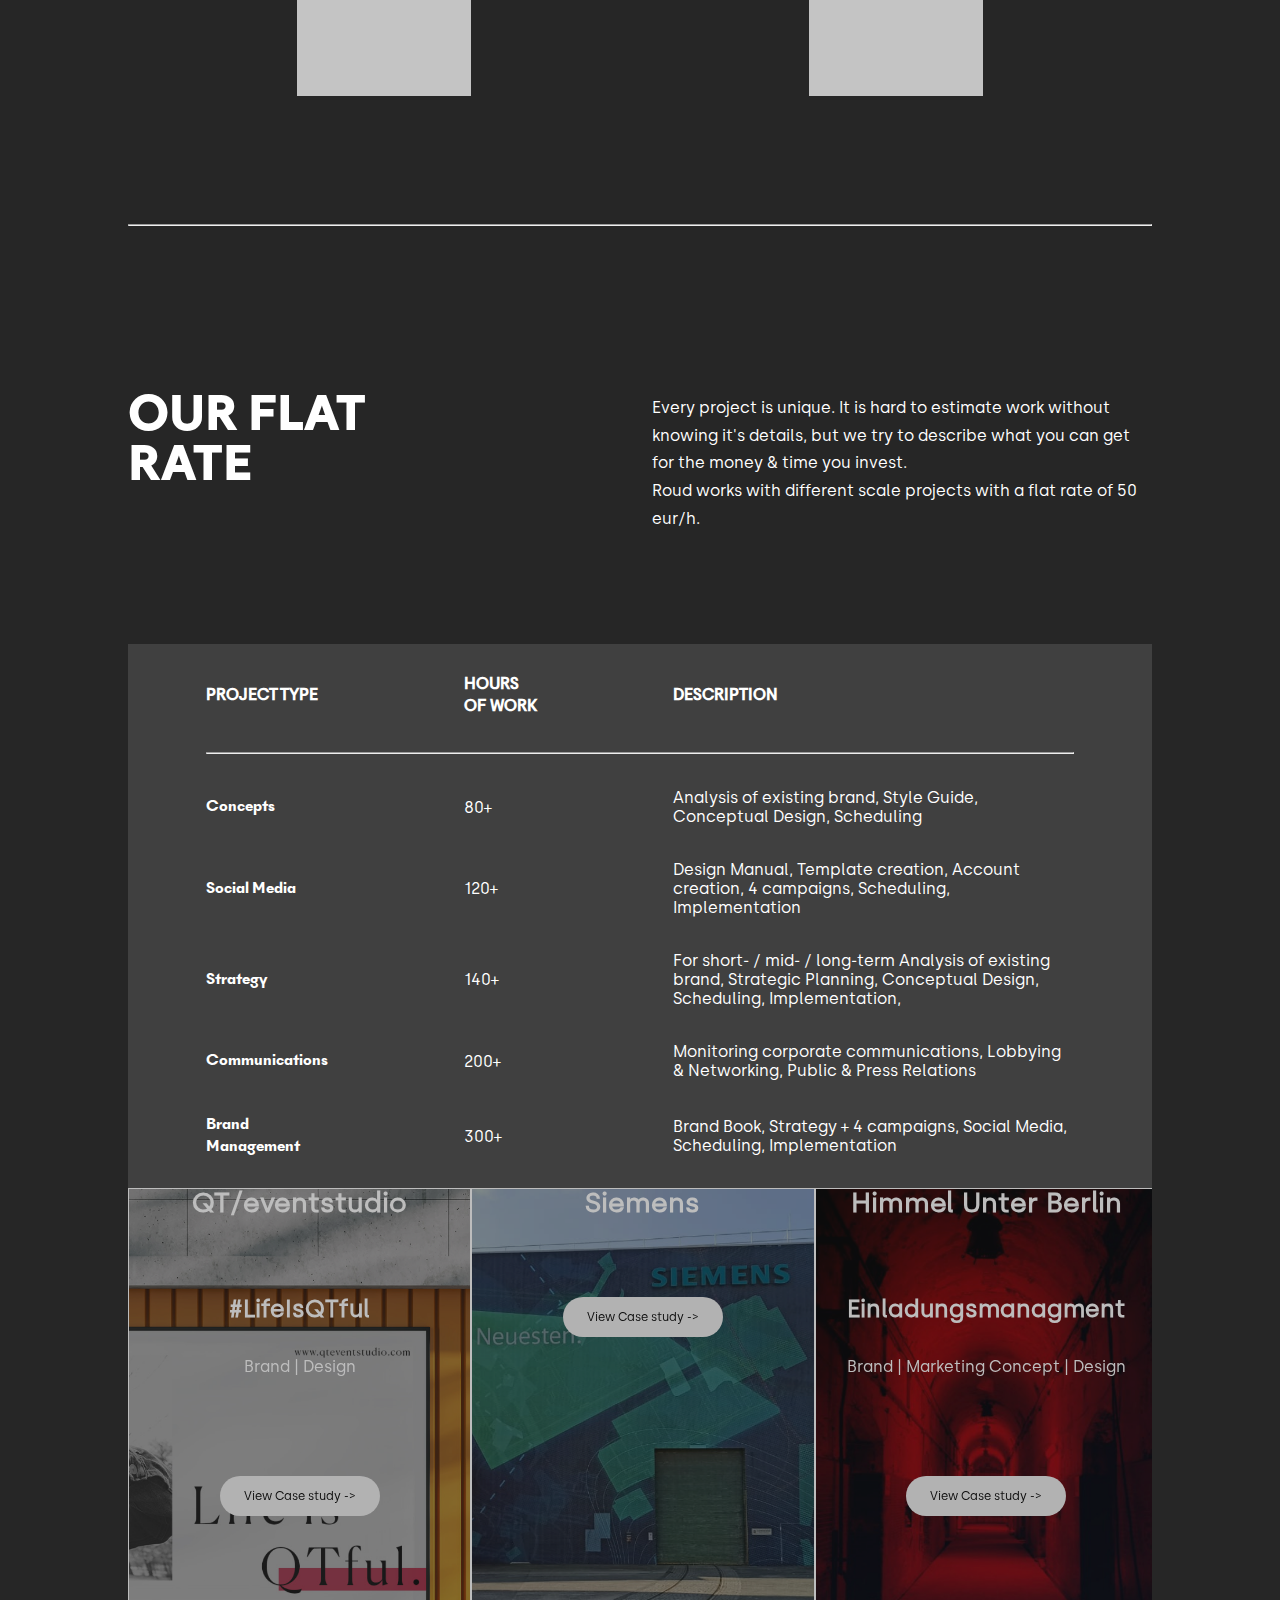
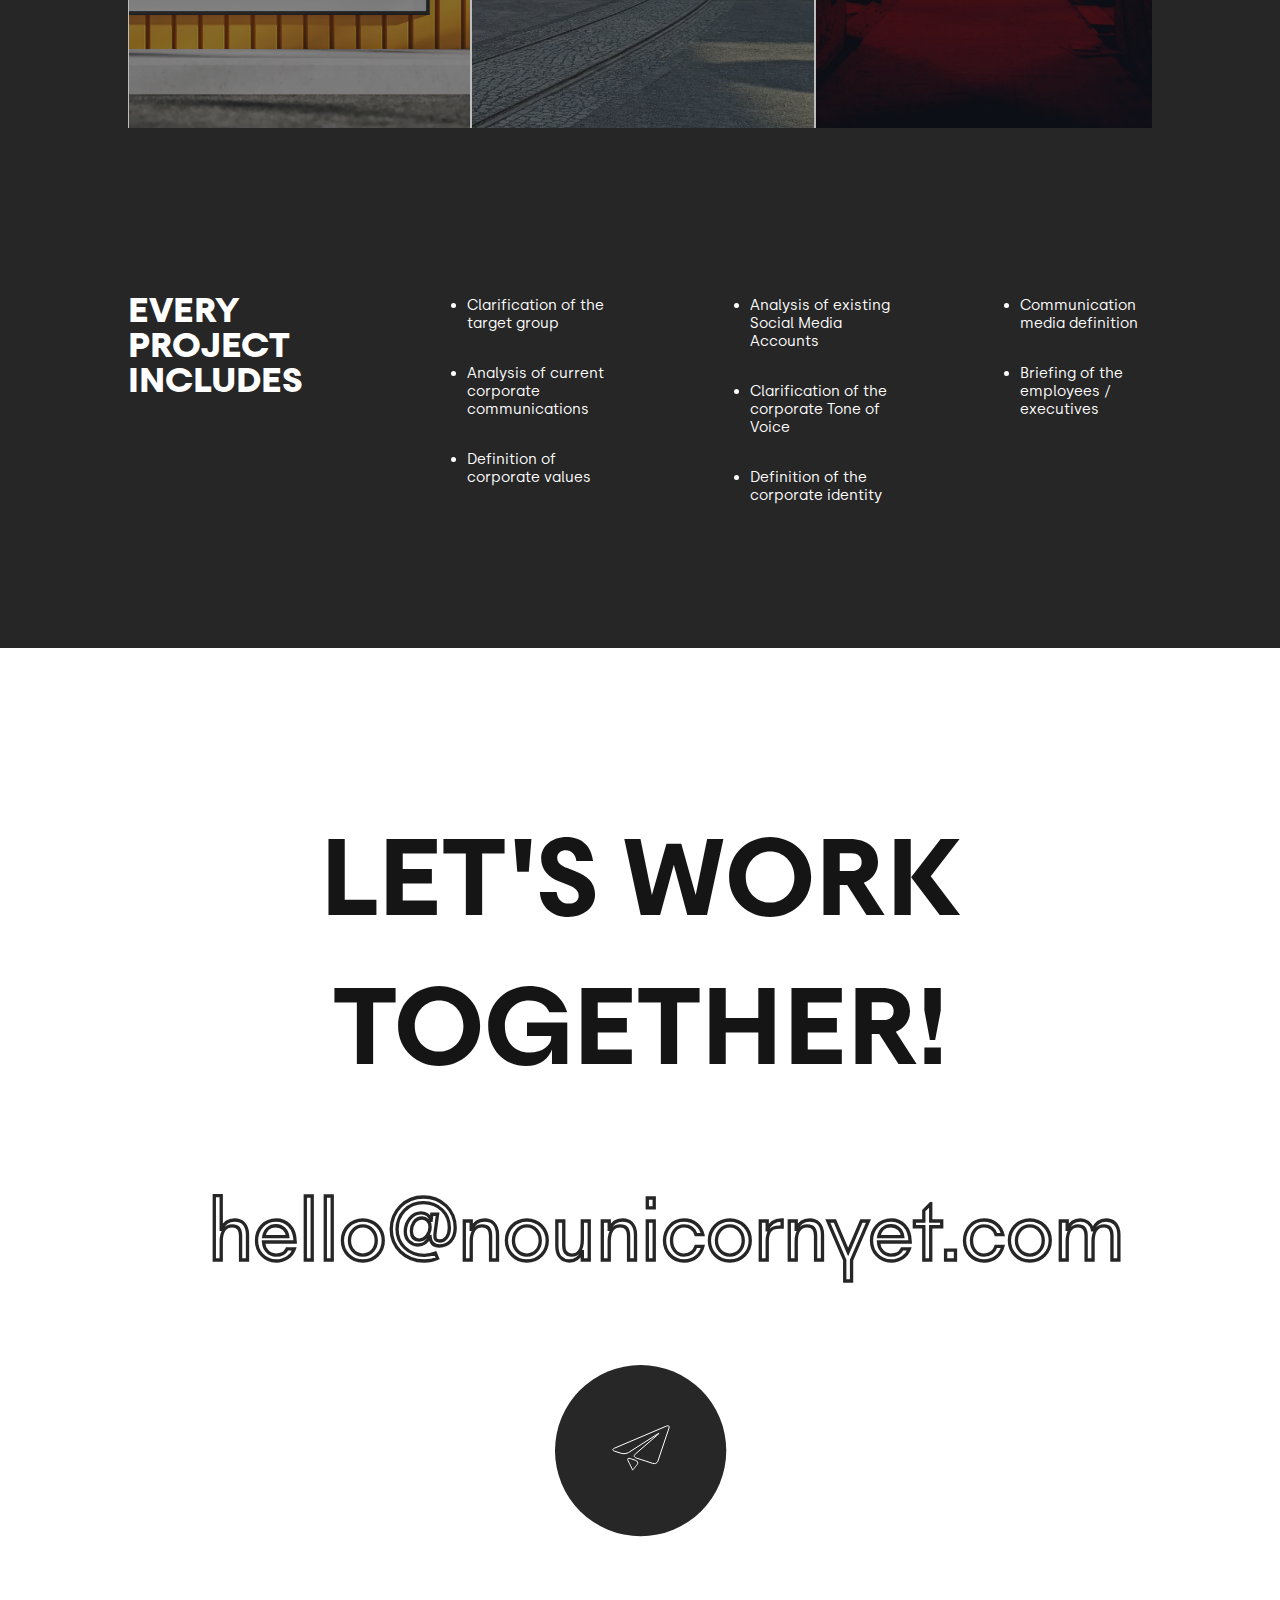
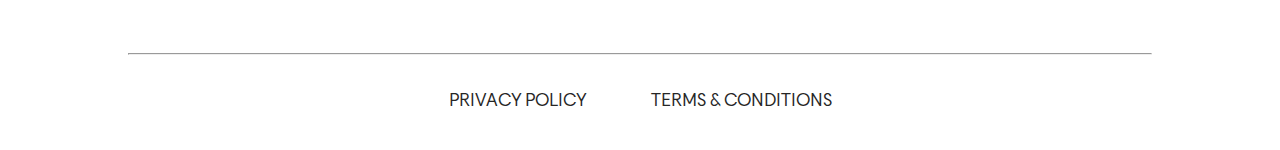
==== commit faed82bf: "added mobile responsiveness" ====
--- a/index.html
+++ b/index.html
@@ -5,6 +5,7 @@
     <meta charset="utf-8">
     <meta name="viewport" content="width=device-width, initial-scale=1.0">
     <link rel="stylesheet" type="text/css" href="./styles/styles.css">
+    <link rel="stylesheet" href="https://unpkg.com/swiper/swiper-bundle.min.css"/>
     <title>No Unicorn (Yet)</title>
 </head>
 
@@ -112,7 +113,43 @@
                     </div>
                 </div>
             </div>
-        </div>
+            <hr></hr>
+        </div>
+
+        <div class="casestudy-section">
+            <div class="page-wrapper">
+                <h2>WHAT WE HAVE DONE SO FAR</h2>
+            </div>
+        </div>
+
+        <div class="swiper mySwiper">
+            <div class="swiper-wrapper">
+                <div class="swiper-slide">
+                    <div class="slider-card">
+                        <h3 class="casestudy-name unselectable">QT/eventstudio</h4>
+                        <h3 class="casestudy-slogan unselectable">#LifeIsQTful</h3>
+                        <p class="casestudy-action unselectable">Brand | Design</p>
+                        <button class="casestudy-bttn">View Case study -></button>
+                    </div> 
+                </div>
+                <div class="swiper-slide">
+                    <div class="slider-card">
+                        <h3 class="casestudy-name unselectable">Siemens</h4>
+                        <button class="casestudy-bttn">View Case study -></button>
+                    </div> 
+                </div>
+                <div class="swiper-slide">
+                    <div class="slider-card">
+                        <h3 class="casestudy-name unselectable">Himmel Unter Berlin</h4>
+                        <h3 class="casestudy-slogan unselectable">Einladungsmanagment</h3>
+                        <p class="casestudy-action unselectable">Brand | Marketing Concept | Design</p>
+                        <button class="casestudy-bttn">View Case study -></button>
+                    </div> 
+                </div>
+            </div>
+            <div class="swiper-pagination"></div>
+        </div>
+
         <div class="founder-section">
             <div class="page-wrapper">
                 <div class="founder-text">
@@ -126,12 +163,12 @@
                         </p>
                         <div class="founder-portrait">
                             <div class="portrait-card">
-                                <img src="images/portrait-placeholder.png" alt="portrait1">
+                                <img src="images/founder_picture1.png" alt="Samir Abdo">
                                 <p class="portrait-name">Samir  Abdo</p>
                                 <p>Over 30 years' experience in hotel and catering in New York, Los Angeles, Milan and New Orleans. There he managed clubs, restaurants and bars from their conception to their implementation.</p>
                             </div>
                             <div class="portrait-card">
-                                <img src="images/portrait-placeholder.png" alt="portrait1">
+                                <img src="images/founder_picture2.png" alt="Moritz Tonn">
                                 <p class="portrait-name">Moritz Tonn</p>
                                 <p>Over 10 years of experience in theater, curation, public relations and communication in Vienna and Berlin. There he has worked as director, curator and consultant.</p>
                             </div>
@@ -171,6 +208,7 @@
                         Roud works with different scale projects with a flat rate of 50 eur/h.
                     </p>
                 </div>
+                <!-- desktop -->
                 <table>
                     <tr>
                         <th align="left">PROJECT TYPE</th>
@@ -206,6 +244,36 @@
                         <td>Brand Book, Strategy + 4 campaigns, Social Media, Scheduling, Implementation</td>
                     </tr>
                 </table>
+
+                <!-- mobile -->
+                <div class="swiper mySwiper">
+                    <div class="swiper-wrapper">
+                        <div class="swiper-slide">
+                            <div class="slider-card">
+                                <h3 class="casestudy-name unselectable">QT/eventstudio</h4>
+                                <h3 class="casestudy-slogan unselectable">#LifeIsQTful</h3>
+                                <p class="casestudy-action unselectable">Brand | Design</p>
+                                <button class="casestudy-bttn">View Case study -></button>
+                            </div> 
+                        </div>
+                        <div class="swiper-slide">
+                            <div class="slider-card">
+                                <h3 class="casestudy-name unselectable">Siemens</h4>
+                                <button class="casestudy-bttn">View Case study -></button>
+                            </div> 
+                        </div>
+                        <div class="swiper-slide">
+                            <div class="slider-card">
+                                <h3 class="casestudy-name unselectable">Himmel Unter Berlin</h4>
+                                <h3 class="casestudy-slogan unselectable">Einladungsmanagment</h3>
+                                <p class="casestudy-action unselectable">Brand | Marketing Concept | Design</p>
+                                <button class="casestudy-bttn">View Case study -></button>
+                            </div> 
+                        </div>
+                    </div>
+                    <div class="swiper-pagination"></div>
+                </div>
+
                 <div class="pricing-includes">
                     <h3>EVERY PROJECT INCLUDES</h3>
                     <ul>
@@ -239,6 +307,7 @@
                 </div>
             </div>
         </div>
+        <script src="https://unpkg.com/swiper/swiper-bundle.min.js"></script>
         <script src="./scripts/script.js"></script>
     </body>
 </html>--- a/styles/styles.css
+++ b/styles/styles.css
@@ -37,12 +37,13 @@
   line-height: 1.725em;
 }
 
-p, h1 {
+p {
   color: white;
   font-family: Silka-Regular;
 }
 
 h1 {
+  color: white;
   font-family: Vanguard;
 }
 
@@ -78,7 +79,7 @@
 
 #logo {
   font-family: Vanguard;
-  font-size: 41px;
+  font-size: 3em;
   margin: 2rem;
 }
 
@@ -87,6 +88,14 @@
   display: -ms-flexbox;
   display: flex;
   gap: var(--gap, 1rem);
+}
+
+.unselectable {
+  -webkit-touch-callout: none;
+  -webkit-user-select: none;
+  -moz-user-select: none;
+  -ms-user-select: none;
+  user-select: none;
 }
 
 .primary-header {
@@ -108,7 +117,7 @@
   margin: 0;
 }
 
-@media (max-width: 799px) {
+@media (max-width: 50rem) {
   .primary-navigation {
     gap: var(--gap, 3rem);
     position: fixed;
@@ -137,7 +146,7 @@
   .mobile-nav-toggle {
     display: block;
     position: absolute;
-    top: 3rem;
+    top: 3.25rem;
     right: 2rem;
     z-index: 10;
     background-color: transparent;
@@ -151,6 +160,23 @@
   .mobile-nav-toggle[aria-expanded="true"] {
     background-image: url("../images/close.svg");
   }
+}
+
+@media (max-width: 30rem) {
+  #logo {
+    font-size: 2em;
+    color: red;
+  }
+  .mobile-nav-toggle {
+    width: 1.5rem;
+    top: 2.75rem;
+  }
+}
+
+.page-wrapper {
+  margin: auto;
+  width: 80vw;
+  min-width: 800px;
 }
 
 .hero-section {
@@ -188,20 +214,27 @@
   margin-top: auto;
   margin-bottom: auto;
   width: 80vw;
-  max-width: 1520px;
   min-width: 800px;
 }
 
-.page-wrapper {
-  margin: auto;
-  width: 80vw;
-  max-width: 1520px;
-  min-width: 800px;
+@media (max-width: 30rem) {
+  .hero-section {
+    height: 65vh;
+  }
+  .hero-section h1 {
+    font-size: clamp(50px, 15vw, 80px);
+    margin-bottom: -3vw;
+  }
+  .hero-section #hero-text {
+    font-size: clamp(20px, 6vw, 40px);
+    margin-top: 0;
+    padding-bottom: 0;
+  }
 }
 
 .socials-section {
   padding: 30px;
-  width: 450px;
+  max-width: 450px;
   margin: auto;
   display: -webkit-box;
   display: -ms-flexbox;
@@ -215,6 +248,15 @@
           justify-content: space-between;
 }
 
+@media (max-width: 30rem) {
+  .page-wrapper {
+    min-width: 0;
+  }
+  .socials-section {
+    font-size: clamp(12px, 3.5vw, 20px);
+  }
+}
+
 hr {
   margin: auto;
 }
@@ -228,6 +270,18 @@
 
 .business-section p {
   font-size: 2em;
+}
+
+@media (max-width: 30rem) {
+  .business-section {
+    margin-top: 2.5rem;
+    margin-bottom: 2.5rem;
+    text-align: center;
+  }
+  .business-section p {
+    line-height: 1.5em;
+    font-size: clamp(12px, 4.75vw, 30px);
+  }
 }
 
 .offer-section {
@@ -288,6 +342,101 @@
   border-bottom: 0px;
 }
 
+@media (max-width: 30rem) {
+  .offer-section {
+    display: block;
+  }
+  .offer-section .left-side {
+    position: relative;
+    top: 0;
+    margin-top: 2.5rem;
+  }
+  .offer-section .right-side .content-area {
+    border: 0;
+  }
+}
+
+.casestudy-section {
+  margin-top: 5rem;
+}
+
+.casestudy-section h2 {
+  width: 15ch;
+  margin-bottom: 5rem;
+}
+
+.swiper {
+  width: 100%;
+  height: 60vh;
+}
+
+.swiper-slide {
+  text-align: center;
+  font-size: 18px;
+  background: #fff;
+  border: 1px white solid;
+  /* Center slide text vertically */
+  display: -webkit-box;
+  display: -ms-flexbox;
+  display: flex;
+  -webkit-box-pack: center;
+  -ms-flex-pack: center;
+  justify-content: center;
+  -webkit-box-align: center;
+  -ms-flex-align: center;
+  align-items: center;
+}
+
+.swiper-slide {
+  height: 150vh;
+  opacity: 0.7;
+}
+
+.swiper-slide:first-child {
+  background: url("../images/casestudy1.png") no-repeat center/cover;
+}
+
+.swiper-slide:nth-child(2n) {
+  background: url("../images/casestudy2.png") no-repeat center/cover;
+}
+
+.swiper-slide:nth-child(3n) {
+  background: url("../images/casestudy3.png") no-repeat center/cover;
+}
+
+.swiper-slide:hover {
+  opacity: 1;
+  -webkit-transition: opacity 1s ease;
+  transition: opacity 1s ease;
+}
+
+.slider-card .casestudy-name {
+  font-family: Silka-Regular !important;
+  font-size: 1.725rem;
+  margin-bottom: 5rem;
+}
+
+.slider-card .casestudy-slogan {
+  font-family: Silka-Regular !important;
+  font-size: 1.5rem;
+  margin-bottom: 2rem;
+}
+
+.slider-card .casestudy-action {
+  font-family: Silka-Regular !important;
+  font-size: 1rem;
+  margin-bottom: 6rem;
+}
+
+.slider-card .casestudy-bttn {
+  width: 10rem;
+  height: 2.5rem;
+  font-family: Silka-Regular !important;
+  font-size: 0.75rem;
+  border-radius: 1.5rem;
+  border: 0px;
+}
+
 .founder-section {
   background-color: white !important;
 }
@@ -337,6 +486,25 @@
   width: 37ch;
 }
 
+@media (max-width: 30rem) {
+  .founder-section .founder-text {
+    display: block;
+    padding-top: 3.5rem;
+  }
+  .founder-section .founder-text p {
+    margin-top: 2rem;
+    width: -webkit-fit-content;
+    width: -moz-fit-content;
+    width: fit-content;
+  }
+  .founder-section .founder-portrait {
+    display: block;
+  }
+  .founder-section .portrait-card:nth-child(2n) {
+    margin-top: 5.5rem;
+  }
+}
+
 .cooperation-section {
   display: -webkit-box;
   display: -ms-flexbox;
@@ -356,9 +524,8 @@
   display: -webkit-box;
   display: -ms-flexbox;
   display: flex;
-  -webkit-box-pack: justify;
-      -ms-flex-pack: justify;
-          justify-content: space-between;
+  -ms-flex-pack: distribute;
+      justify-content: space-around;
   -ms-flex-wrap: wrap;
       flex-wrap: wrap;
   padding-bottom: 7rem;
@@ -372,6 +539,25 @@
   padding: 1em;
 }
 
+@media (max-width: 30rem) {
+  .cooperation-section {
+    display: block;
+  }
+  .cooperation-section p {
+    margin-top: 2.5rem;
+    width: -webkit-fit-content;
+    width: -moz-fit-content;
+    width: fit-content;
+  }
+  .logo-section img {
+    gap: 0rem;
+    padding: 0.5rem;
+    -webkit-box-flex: 0;
+        -ms-flex: 0 1 5%;
+            flex: 0 1 5%;
+  }
+}
+
 .pricing-section .pricing-text {
   display: -webkit-box;
   display: -ms-flexbox;
@@ -430,6 +616,30 @@
   padding-bottom: 2rem;
 }
 
+@media (max-width: 50rem) {
+  .pricing-section table {
+    display: none;
+  }
+}
+
+@media (max-width: 30rem) {
+  .pricing-section .pricing-text {
+    display: block;
+  }
+  .pricing-section .pricing-text p {
+    margin-top: 2.5rem;
+    width: -webkit-fit-content;
+    width: -moz-fit-content;
+    width: fit-content;
+  }
+  .pricing-section .pricing-includes {
+    display: block !important;
+  }
+  .pricing-section .pricing-includes h3 {
+    margin-bottom: 2.5rem;
+  }
+}
+
 .last-section {
   background-color: white;
   text-align: center;
@@ -474,4 +684,25 @@
   font-size: 18px;
   padding: 2rem;
 }
+
+@media (max-width: 30rem) {
+  .last-section #cta-text {
+    font-size: 4rem;
+  }
+  .last-section #cta-mail {
+    margin-top: 2.5rem;
+    width: -webkit-fit-content;
+    width: -moz-fit-content;
+    width: fit-content;
+    font-size: 2.5rem;
+    padding: 0;
+  }
+  .last-section img {
+    margin-top: 2.5rem;
+  }
+  .last-section .footer-font {
+    font-size: 1rem;
+    padding: 1rem;
+  }
+}
 /*# sourceMappingURL=styles.css.map */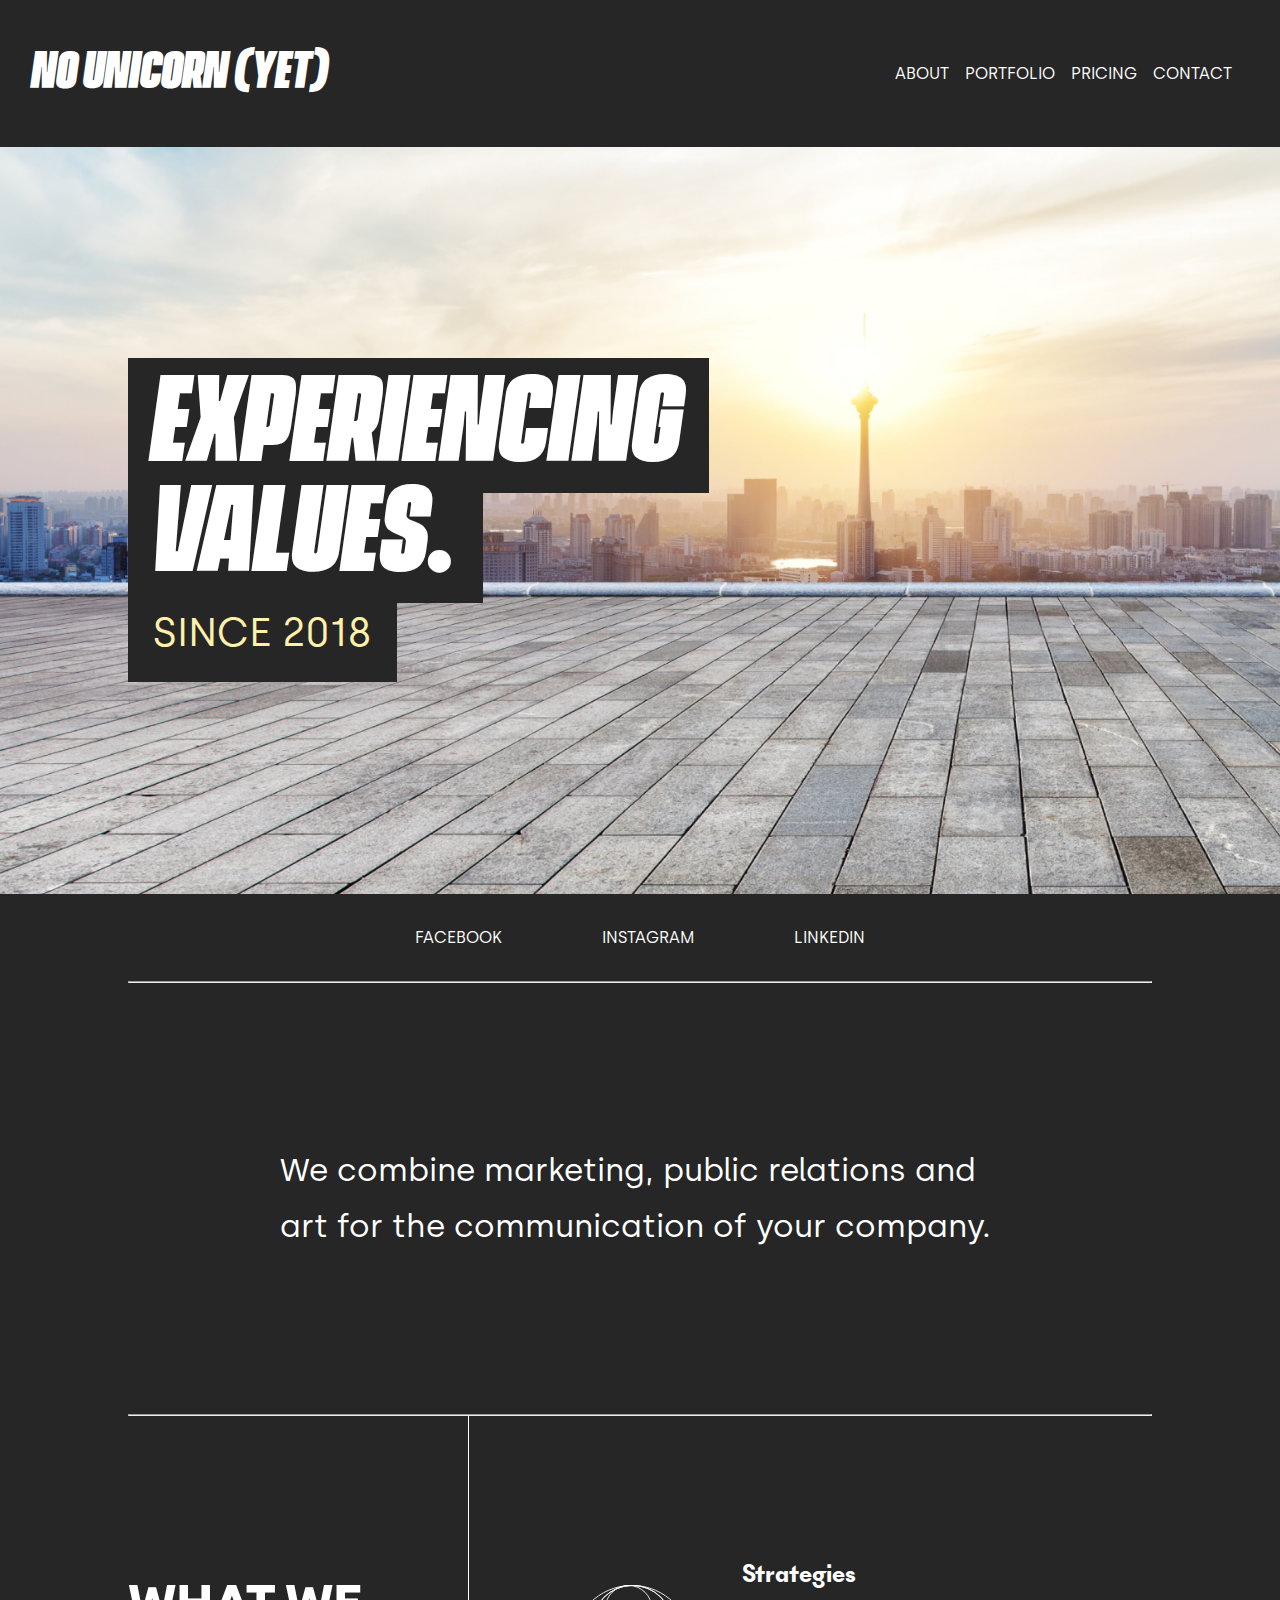
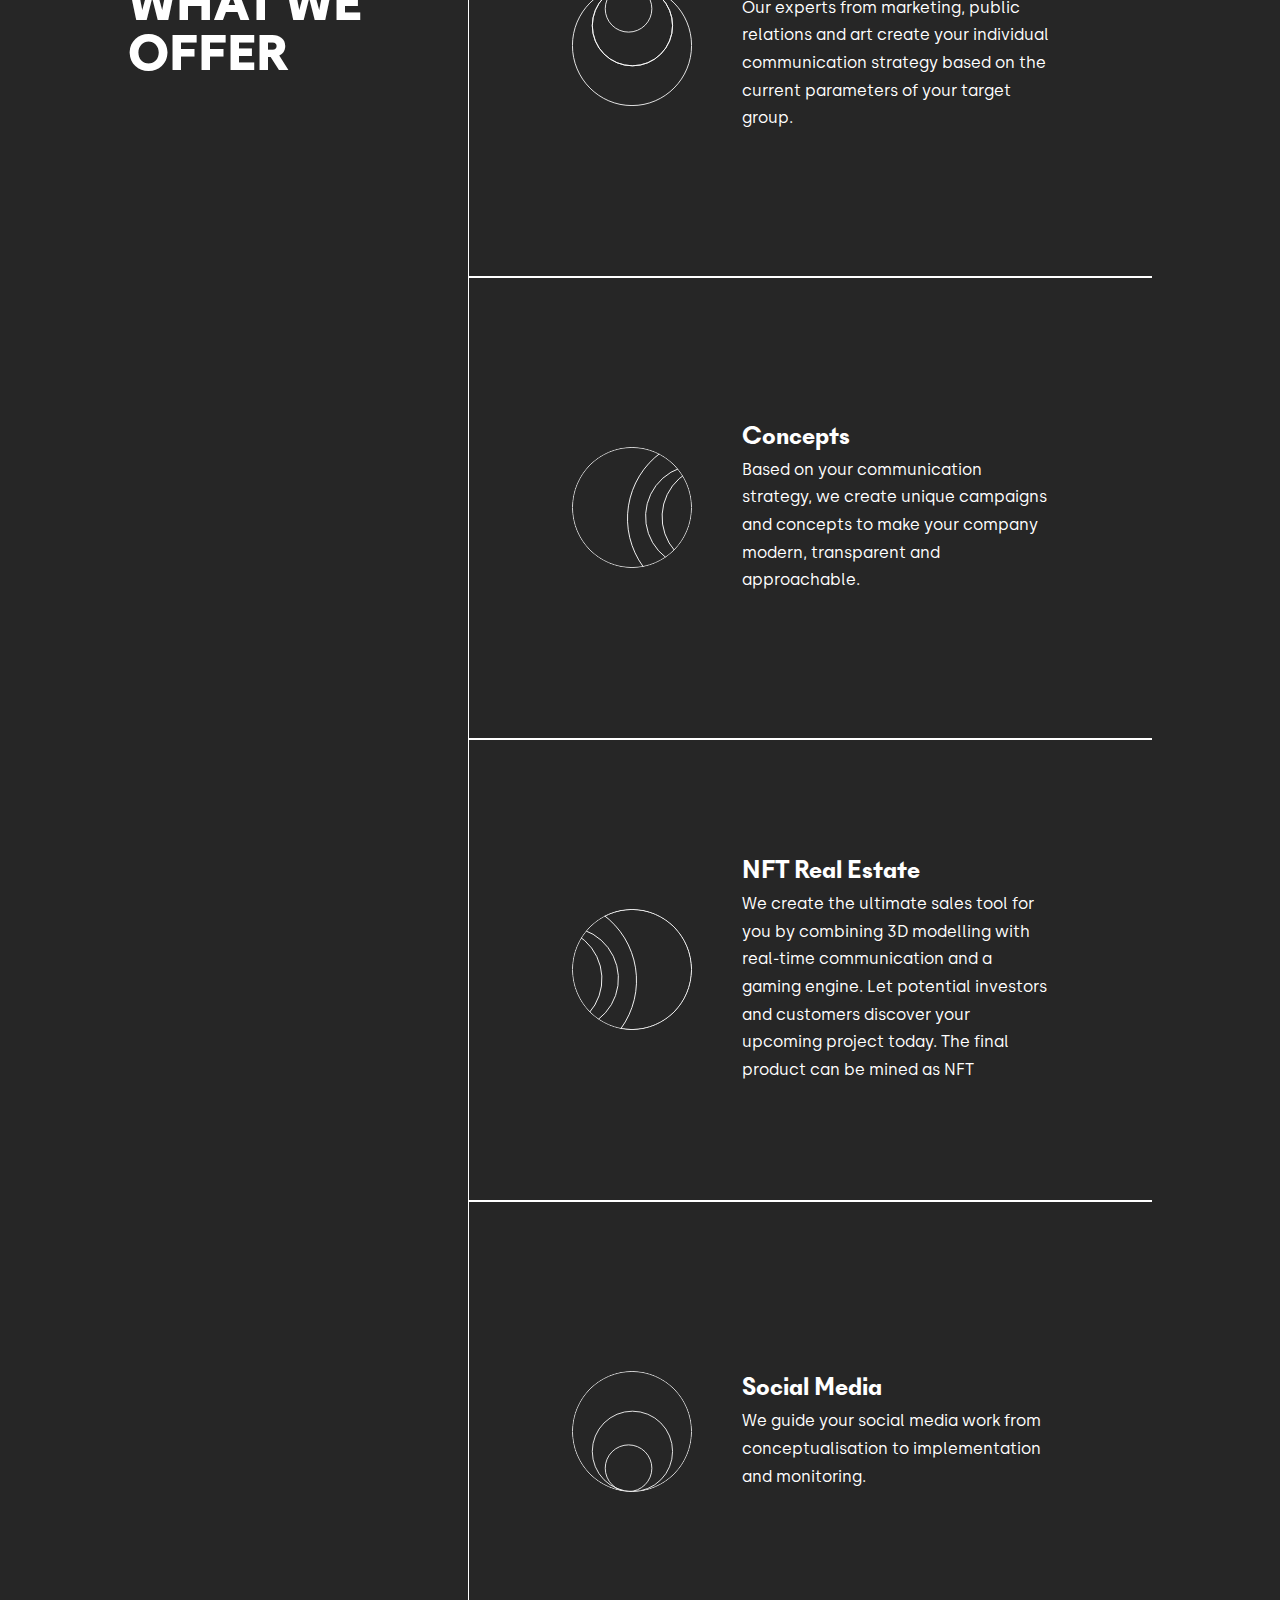
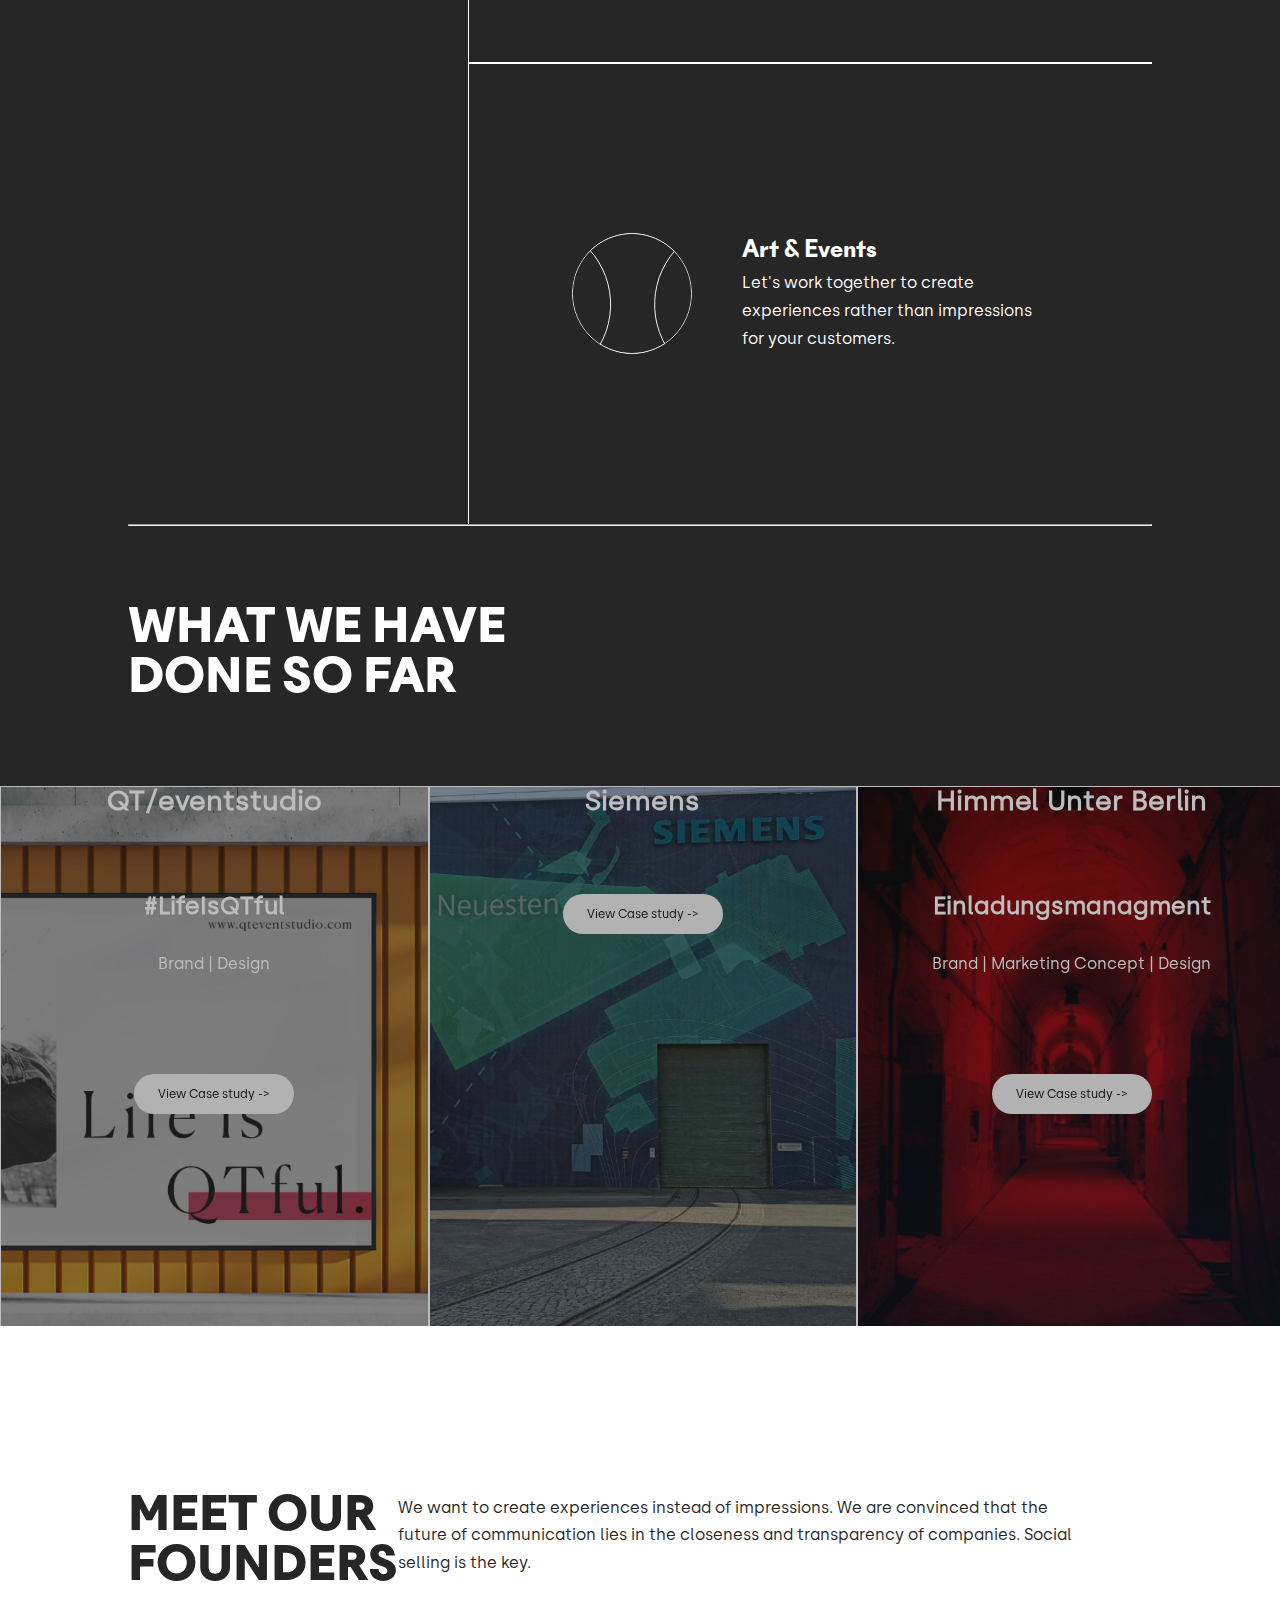
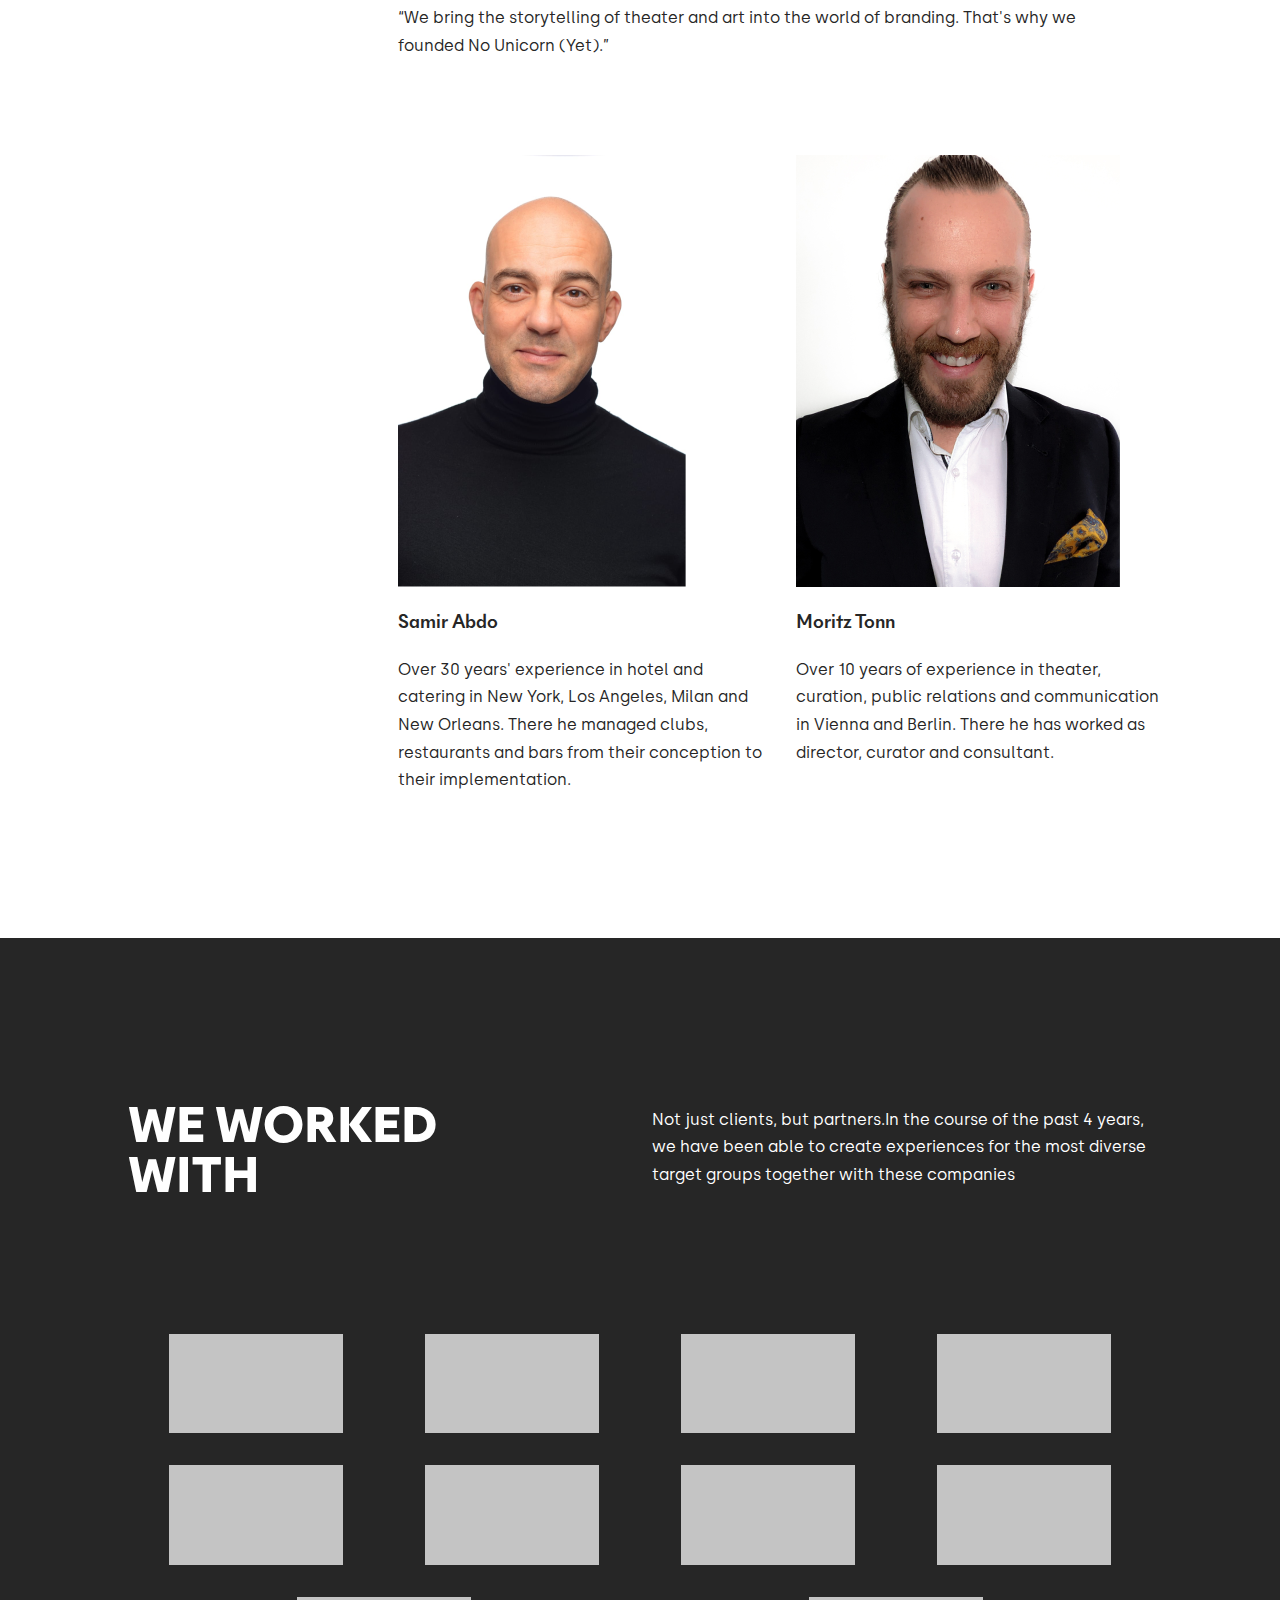
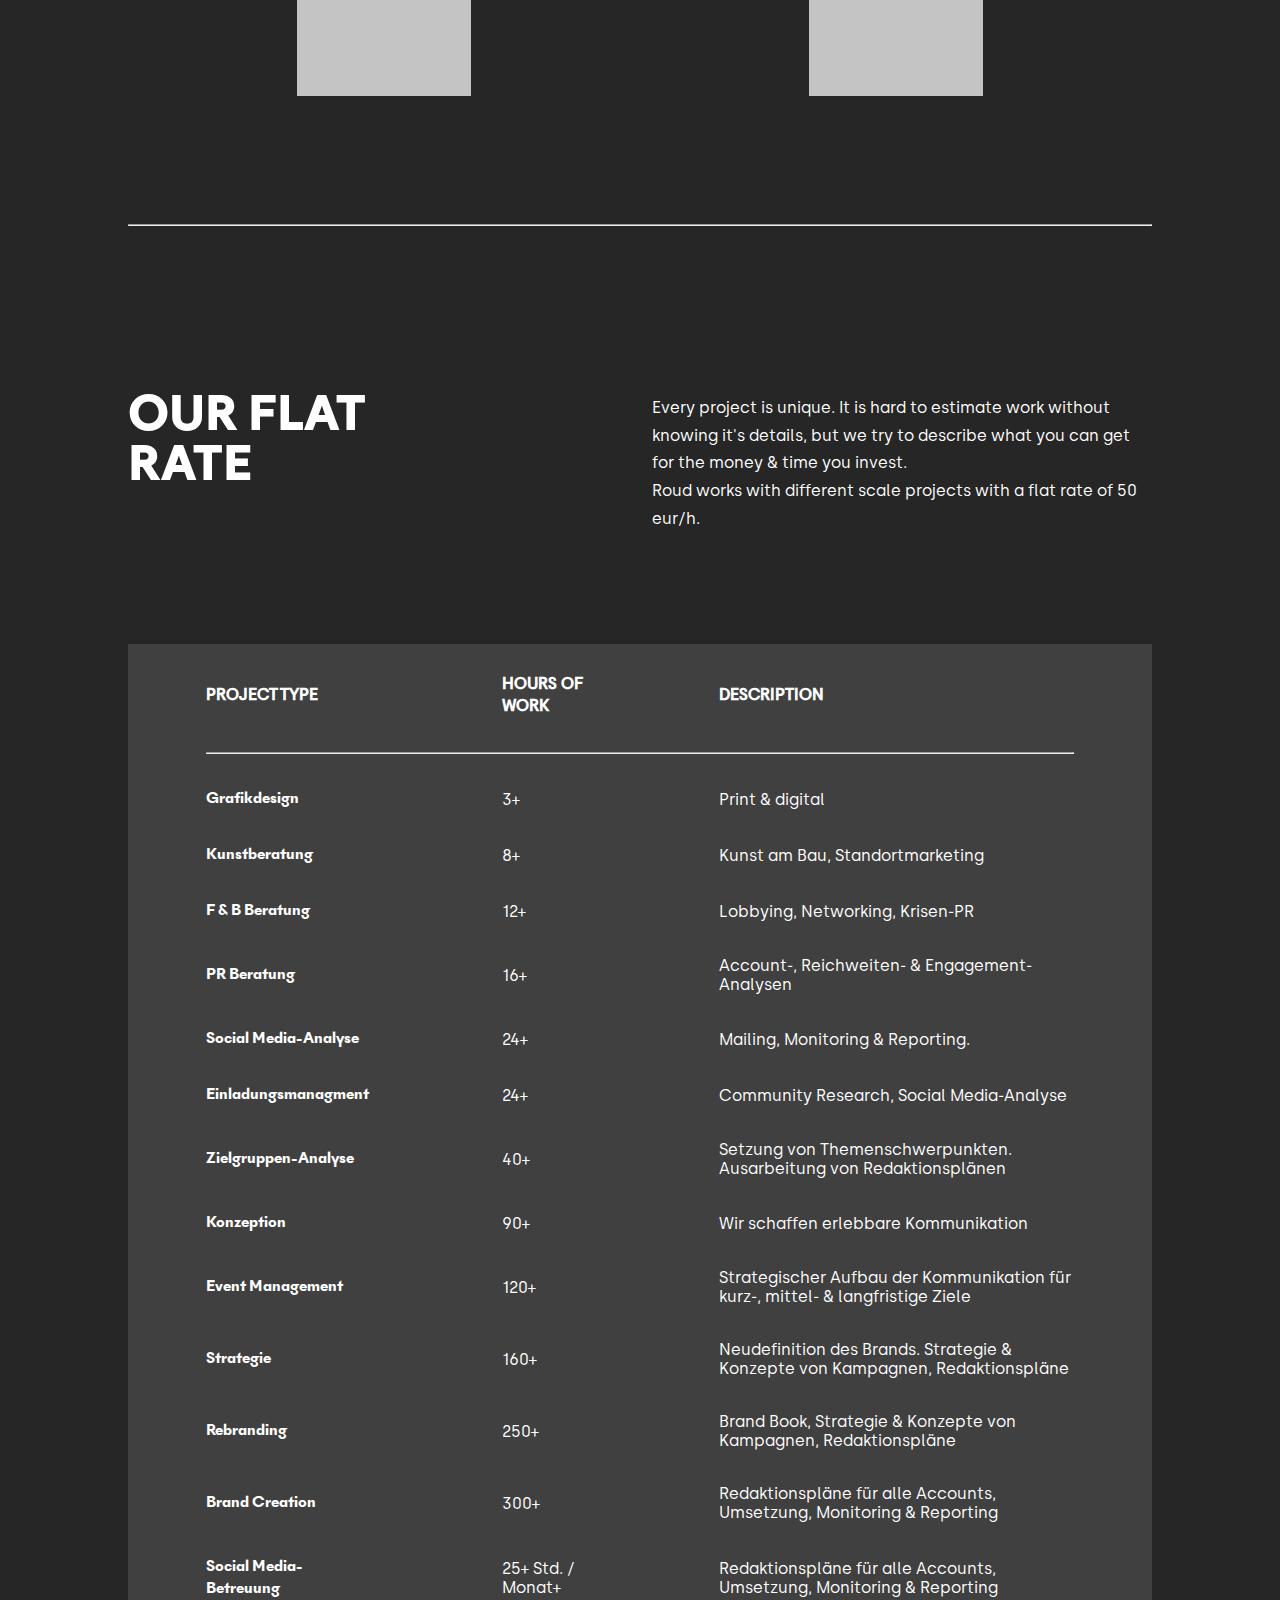
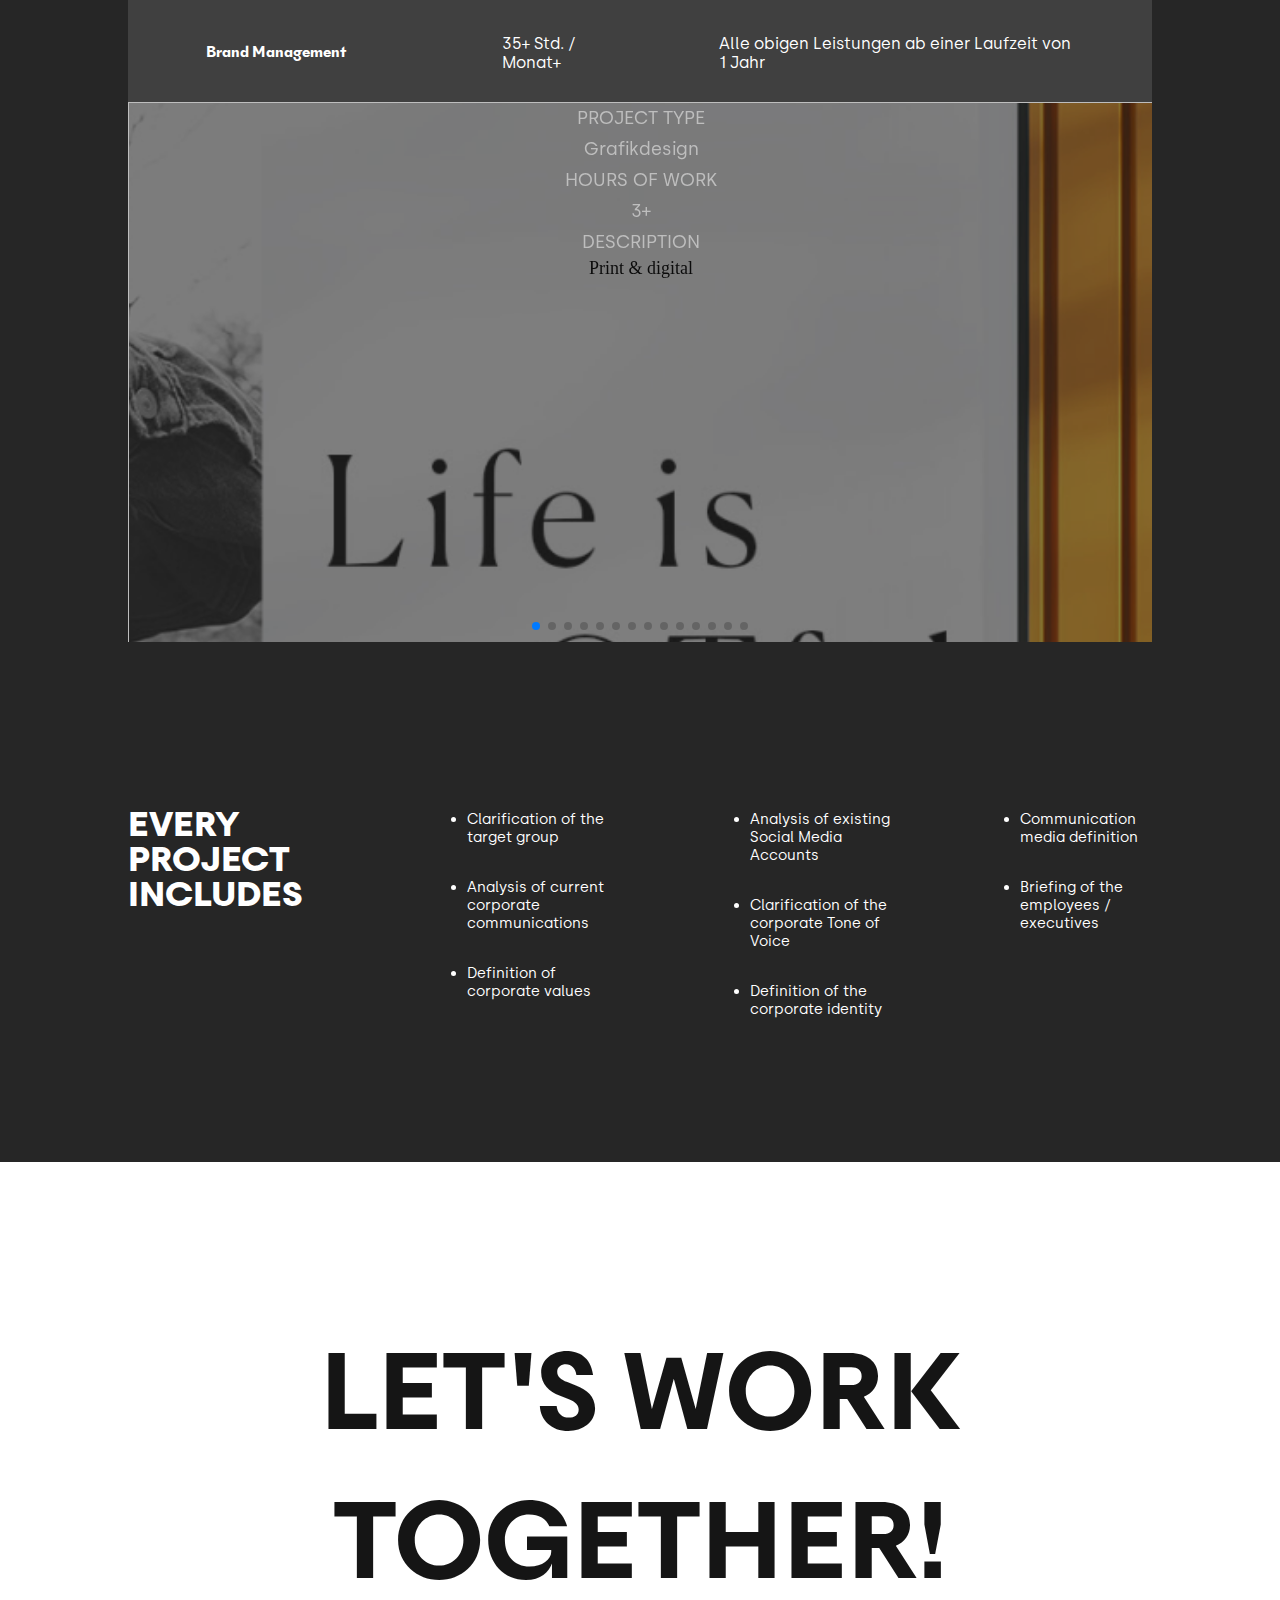
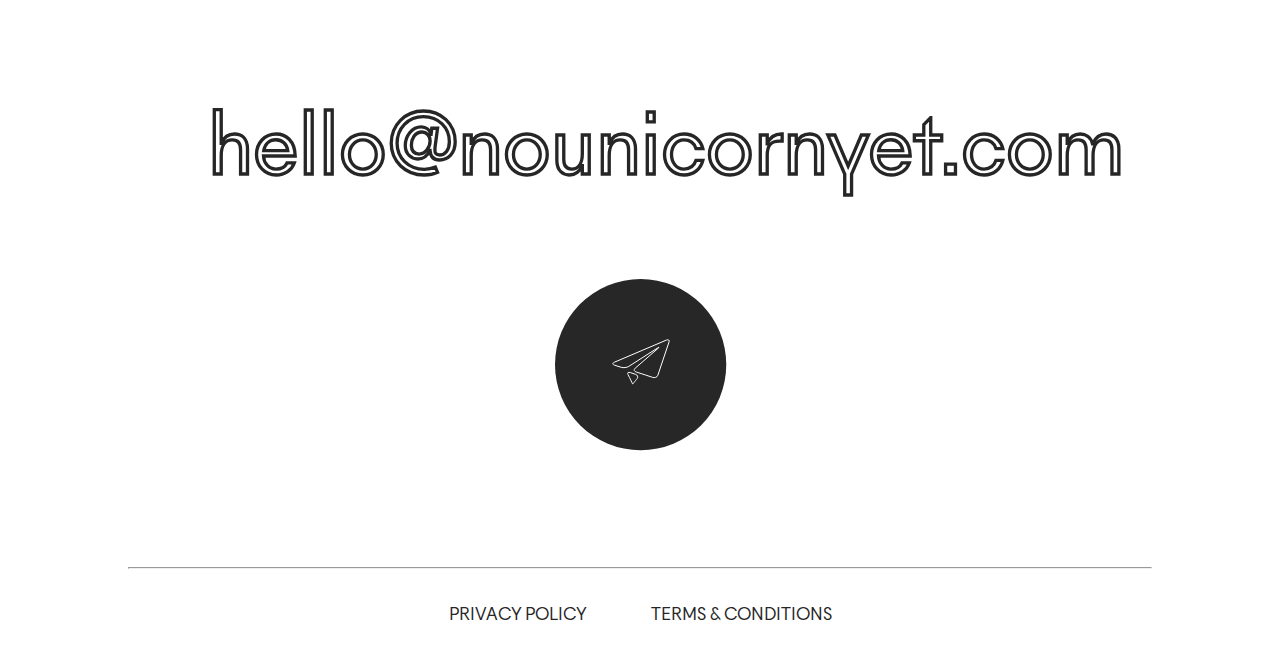
==== commit 1d232fb3: "implemented swiper for pricing section" ====
--- a/index.html
+++ b/index.html
@@ -18,22 +18,22 @@
             <nav>            
                 <ul id="primary-navigation" data-visible="false" class="primary-navigation flex">
                     <li>
-                        <a href="#">
+                        <a href="#offer-link">
                             <p>ABOUT</p>
                         </a>
                     </li>
                     <li>
-                        <a href="#">
+                        <a href="#founder-link">
                             <p>PORTFOLIO</p>
                         </a>
                     </li>
                     <li>
-                        <a href="#">
+                        <a href="#pricing-link">
                             <p>PRICING</p>
                         </a>
                     </li>
                     <li>
-                        <a href="#">
+                        <a href="#contact-link">
                             <p>CONTACT</p>
                         </a>
                     </li>
@@ -71,7 +71,7 @@
             </div>
 
             <hr></hr>
-            <div class="offer-section">
+            <div class="offer-section" id="offer-link">
                 <div class="left-side">
                     <h2>WHAT WE <br>OFFER</h2>
                 </div>
@@ -152,7 +152,7 @@
 
         <div class="founder-section">
             <div class="page-wrapper">
-                <div class="founder-text">
+                <div class="founder-text" id="founder-link">
                     <h2>MEET OUR<br>FOUNDERS</h2>
                     <div class="founder-rightside">
                         <p>
@@ -199,7 +199,7 @@
 
             <hr></hr>
 
-            <div class="pricing-section">
+            <div class="pricing-section" id="pricing-link">
                 <div class="pricing-text">
                     <h2>OUR FLAT<br>RATE</h2>
                     <p>
@@ -219,55 +219,215 @@
                         <td colspan="3"> <hr /> </td>      
                     </tr>
                     <tr>
-                        <td class="highlighted">Concepts</td>
-                        <td>80+</td>
-                        <td>Analysis of existing brand, Style Guide, Conceptual Design, Scheduling</td>
-                    </tr>
-                    <tr>
-                        <td class="highlighted">Social Media</td>
+                        <td class="highlighted">Grafikdesign</td>
+                        <td>3+</td>
+                        <td>Print & digital</td>
+                    </tr>
+                    <tr>
+                        <td class="highlighted">Kunstberatung</td>
+                        <td>8+</td>
+                        <td>Kunst am Bau, Standortmarketing</td>
+                    </tr>
+                    <tr>
+                        <td class="highlighted">F & B Beratung</td>
+                        <td>12+</td>
+                        <td>Lobbying, Networking, Krisen-PR</td>
+                    </tr>
+                    <tr>
+                        <td class="highlighted">PR Beratung</td>
+                        <td>16+</td>
+                        <td>Account-, Reichweiten- & Engagement-Analysen</td>
+                    </tr>
+                    <tr>
+                        <td class="highlighted">Social Media-Analyse</td>
+                        <td>24+</td>
+                        <td>Mailing, Monitoring & Reporting. </td>
+                    </tr>
+                    <tr>
+                        <td class="highlighted">Einladungsmanagment</td>
+                        <td>24+</td>
+                        <td>Community Research, Social Media-Analyse</td>
+                    </tr>
+                    <tr>
+                        <td class="highlighted">Zielgruppen-Analyse</td>
+                        <td>40+</td>
+                        <td>Setzung von Themenschwerpunkten. Ausarbeitung von Redaktionsplänen</td>
+                    </tr>
+                    <tr>
+                        <td class="highlighted">Konzeption</td>
+                        <td>90+</td>
+                        <td>Wir schaffen erlebbare Kommunikation</td>
+                    </tr>
+                    <tr>
+                        <td class="highlighted">Event Management</td>
                         <td>120+</td>
-                        <td>Design Manual, Template creation, Account creation, 4 campaigns, Scheduling, Implementation</td>
-                    </tr>
-                    <tr>
-                        <td class="highlighted">Strategy</td>
-                        <td>140+</td>
-                        <td>For short- / mid- / long-term Analysis of existing brand, Strategic Planning, Conceptual Design, Scheduling, Implementation,</td>
-                    </tr>
-                    <tr>
-                        <td class="highlighted">Communications</td>
-                        <td>200+</td>
-                        <td>Monitoring corporate communications, Lobbying & Networking, Public & Press Relations</td>
-                    </tr>
-                    <tr>
+                        <td>Strategischer Aufbau der Kommunikation für kurz-, mittel- & langfristige Ziele</td>
+                    </tr>
+                    <tr>
+                        <td class="highlighted">Strategie</td>
+                        <td>160+</td>
+                        <td>Neudefinition des Brands. Strategie & Konzepte von Kampagnen, Redaktionspläne</td>
+                    </tr>
+                    <tr>
+                        <td class="highlighted">Rebranding</td>
+                        <td>250+</td>
+                        <td>Brand Book, Strategie & Konzepte von Kampagnen, Redaktionspläne</td>
+                    </tr><tr>
+                        <td class="highlighted">Brand Creation</td>
+                        <td>300+</td>
+                        <td>Redaktionspläne für alle Accounts, Umsetzung, Monitoring & Reporting</td>
+                    </tr><tr>
+                        <td class="highlighted">Social Media-Betreuung</td>
+                        <td>25+ Std. / Monat+</td>
+                        <td>Redaktionspläne für alle Accounts, Umsetzung, Monitoring & Reporting</td>
+                    </tr><tr>
                         <td class="highlighted">Brand Management</td>
-                        <td>300+</td>
-                        <td>Brand Book, Strategy + 4 campaigns, Social Media, Scheduling, Implementation</td>
+                        <td>35+ Std. / Monat+</td>
+                        <td>Alle obigen Leistungen ab einer Laufzeit von 1 Jahr</td>
                     </tr>
                 </table>
 
                 <!-- mobile -->
-                <div class="swiper mySwiper">
+                <div class="swiper pricingSwiper">
                     <div class="swiper-wrapper">
                         <div class="swiper-slide">
                             <div class="slider-card">
-                                <h3 class="casestudy-name unselectable">QT/eventstudio</h4>
-                                <h3 class="casestudy-slogan unselectable">#LifeIsQTful</h3>
-                                <p class="casestudy-action unselectable">Brand | Design</p>
-                                <button class="casestudy-bttn">View Case study -></button>
-                            </div> 
-                        </div>
-                        <div class="swiper-slide">
-                            <div class="slider-card">
-                                <h3 class="casestudy-name unselectable">Siemens</h4>
-                                <button class="casestudy-bttn">View Case study -></button>
-                            </div> 
-                        </div>
-                        <div class="swiper-slide">
-                            <div class="slider-card">
-                                <h3 class="casestudy-name unselectable">Himmel Unter Berlin</h4>
-                                <h3 class="casestudy-slogan unselectable">Einladungsmanagment</h3>
-                                <p class="casestudy-action unselectable">Brand | Marketing Concept | Design</p>
-                                <button class="casestudy-bttn">View Case study -></button>
+                                <p>PROJECT TYPE</p>
+                                <p>Grafikdesign</p>
+                                <p>HOURS OF WORK</p>
+                                <p>3+</p>
+                                <p>DESCRIPTION</p>
+                                <td>Print & digital</td>
+                            </div> 
+                        </div>
+                        <div class="swiper-slide">
+                            <div class="slider-card">
+                                <p>PROJECT TYPE</p>
+                                <p>Kunst-Beratung</p>
+                                <p>HOURS OF WORK</p>
+                                <p>8+</p>
+                                <p>DESCRIPTION</p>
+                                <td>Kunst am Bau, Standortmarketing</td>
+                            </div> 
+                        </div>
+                        <div class="swiper-slide">
+                            <div class="slider-card">
+                                <p>PROJECT TYPE</p>
+                                <p>F&B-Beratung</p>
+                                <p>HOURS OF WORK</p>
+                                <p>12+</p>
+                                <p>DESCRIPTION</p>
+                                <td>Lobbying, Networking, Krisen-PR</td>
+                            </div> 
+                        </div>
+                        <div class="swiper-slide">
+                            <div class="slider-card">
+                                <p>PROJECT TYPE</p>
+                                <p>PR-Beratung</p>
+                                <p>HOURS OF WORK</p>
+                                <p>16+</p>
+                                <p>DESCRIPTION</p>
+                                <td>Lobbying, Networking, Krisen-PR</td>
+                            </div> 
+                        </div>
+                        <div class="swiper-slide">
+                            <div class="slider-card">
+                                <p>PROJECT TYPE</p>
+                                <p>Social Media-Analyse</p>
+                                <p>HOURS OF WORK</p>
+                                <p>24+</p>
+                                <p>DESCRIPTION</p>
+                                <td>Account-, Reichweiten- & Engagement-Analysen</td>
+                            </div> 
+                        </div>
+                        <div class="swiper-slide">
+                            <div class="slider-card">
+                                <p>PROJECT TYPE</p>
+                                <p>Einladungsmanagement</p>
+                                <p>HOURS OF WORK</p>
+                                <p>24+</p>
+                                <p>DESCRIPTION</p>
+                                <td>Mailing, Monitoring & Reporting. </td>
+                            </div> 
+                        </div>
+                        <div class="swiper-slide">
+                            <div class="slider-card">
+                                <p>PROJECT TYPE</p>
+                                <p>Zielgruppen-Analyse</p>
+                                <p>HOURS OF WORK</p>
+                                <p>40+</p>
+                                <p>DESCRIPTION</p>
+                                <td>Community Research, Social Media-Analyse</td>
+                            </div> 
+                        </div>
+                        <div class="swiper-slide">
+                            <div class="slider-card">
+                                <p>PROJECT TYPE</p>
+                                <p>Konzeption</p>
+                                <p>HOURS OF WORK</p>
+                                <p>90+</p>
+                                <p>DESCRIPTION</p>
+                                <td>Setzung von Themenschwerpunkten. Ausarbeitung von Redaktionsplänen</td>
+                            </div> 
+                        </div>
+                        <div class="swiper-slide">
+                            <div class="slider-card">
+                                <p>PROJECT TYPE</p>
+                                <p>Event Management</p>
+                                <p>HOURS OF WORK</p>
+                                <p>120+</p>
+                                <p>DESCRIPTION</p>
+                                <td>Wir schaffen erlebbare Kommunikation</td>
+                            </div> 
+                        </div>
+                        <div class="swiper-slide">
+                            <div class="slider-card">
+                                <p>PROJECT TYPE</p>
+                                <p>Strategie</p>
+                                <p>HOURS OF WORK</p>
+                                <p>160+</p>
+                                <p>DESCRIPTION</p>
+                                <td>Strategischer Aufbau der Kommunikation für kurz-, mittel- & langfristige Ziele</td>
+                            </div> 
+                        </div>
+                        <div class="swiper-slide">
+                            <div class="slider-card">
+                                <p>PROJECT TYPE</p>
+                                <p>Rebranding</p>
+                                <p>HOURS OF WORK</p>
+                                <p>250+</p>
+                                <p>DESCRIPTION</p>
+                                <td>Neudefinition des Brands. Strategie & Konzepte von Kampagnen, Redaktionspläne</td>
+                            </div> 
+                        </div>
+                        <div class="swiper-slide">
+                            <div class="slider-card">
+                                <p>PROJECT TYPE</p>
+                                <p>Brand Creation</p>
+                                <p>HOURS OF WORK</p>
+                                <p>300+</p>
+                                <p>DESCRIPTION</p>
+                                <td>Brand Book, Strategie & Konzepte von Kampagnen, Redaktionspläne</td>
+                            </div> 
+                        </div>
+                        <div class="swiper-slide">
+                            <div class="slider-card">
+                                <p>PROJECT TYPE</p>
+                                <p>Social Media-Betreuung</p>
+                                <p>HOURS OF WORK</p>
+                                <p>25+ Std. / Monat</p>
+                                <p>DESCRIPTION</p>
+                                <td>Redaktionspläne für alle Accounts, Umsetzung, Monitoring & Reporting</td>
+                            </div> 
+                        </div>
+                        <div class="swiper-slide">
+                            <div class="slider-card">
+                                <p>PROJECT TYPE</p>
+                                <p>Brand Management</p>
+                                <p>HOURS OF WORK</p>
+                                <p>35+ Std. / Monat</p>
+                                <p>DESCRIPTION</p>
+                                <td>Alle obigen Leistungen ab einer Laufzeit von 1 Jahr</td>
                             </div> 
                         </div>
                     </div>
@@ -293,7 +453,7 @@
                 </div>
             </div>
         </div>
-        <div class="last-section">
+        <div class="last-section" id="contact-link">
             <div class="page-wrapper">
                 <div class="cta-section">
                     <h1 id="cta-text">LET'S WORK TOGETHER!</h1>
--- a/styles/styles.css
+++ b/styles/styles.css
@@ -27,6 +27,10 @@
 @font-face {
   font-family: Silka-Regular;
   src: url("../font/Silka-Regular.otf") format("opentype");
+}
+
+html {
+  scroll-behavior: smooth;
 }
 
 * {
@@ -616,9 +620,18 @@
   padding-bottom: 2rem;
 }
 
+@media (min-width: 50rem) {
+  .pricingSwiper {
+    display: none;
+  }
+}
+
 @media (max-width: 50rem) {
   .pricing-section table {
     display: none;
+  }
+  .pricingSwiper .swiper-slide {
+    background: #404040;
   }
 }
 
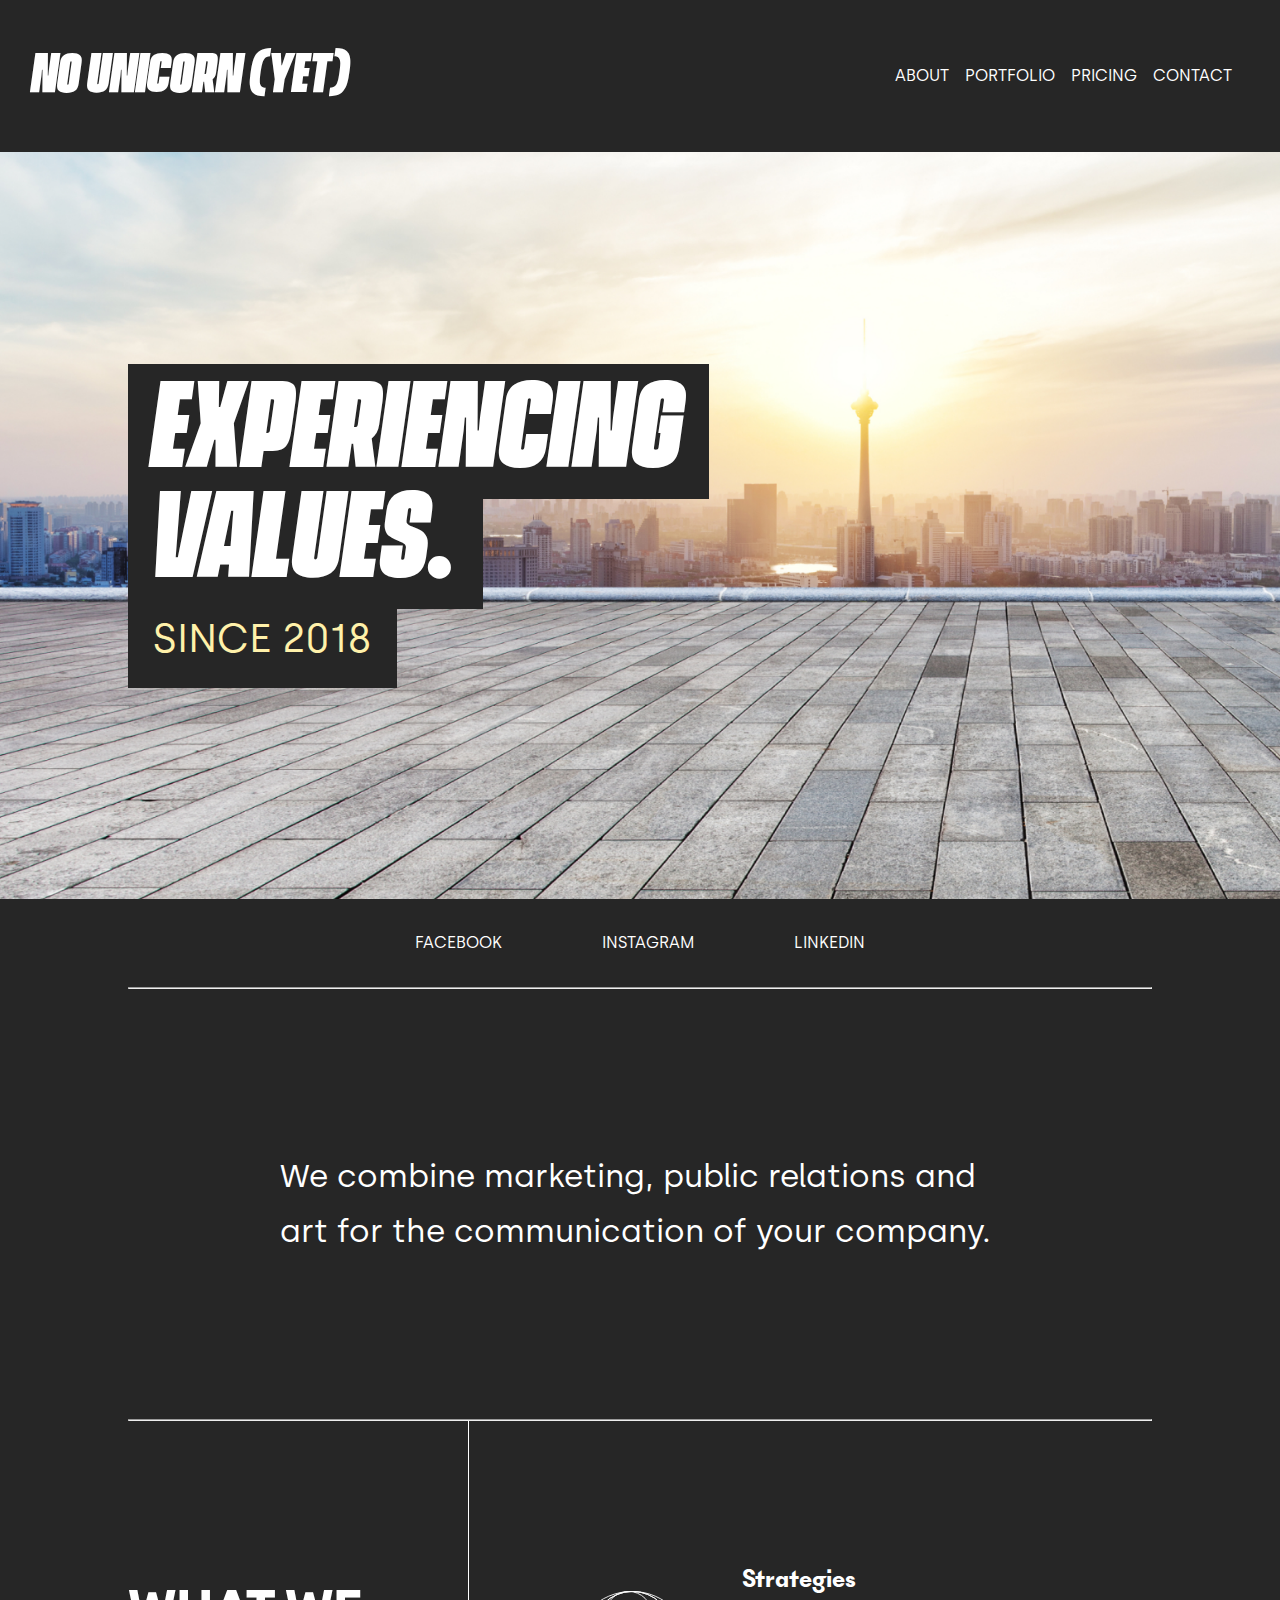
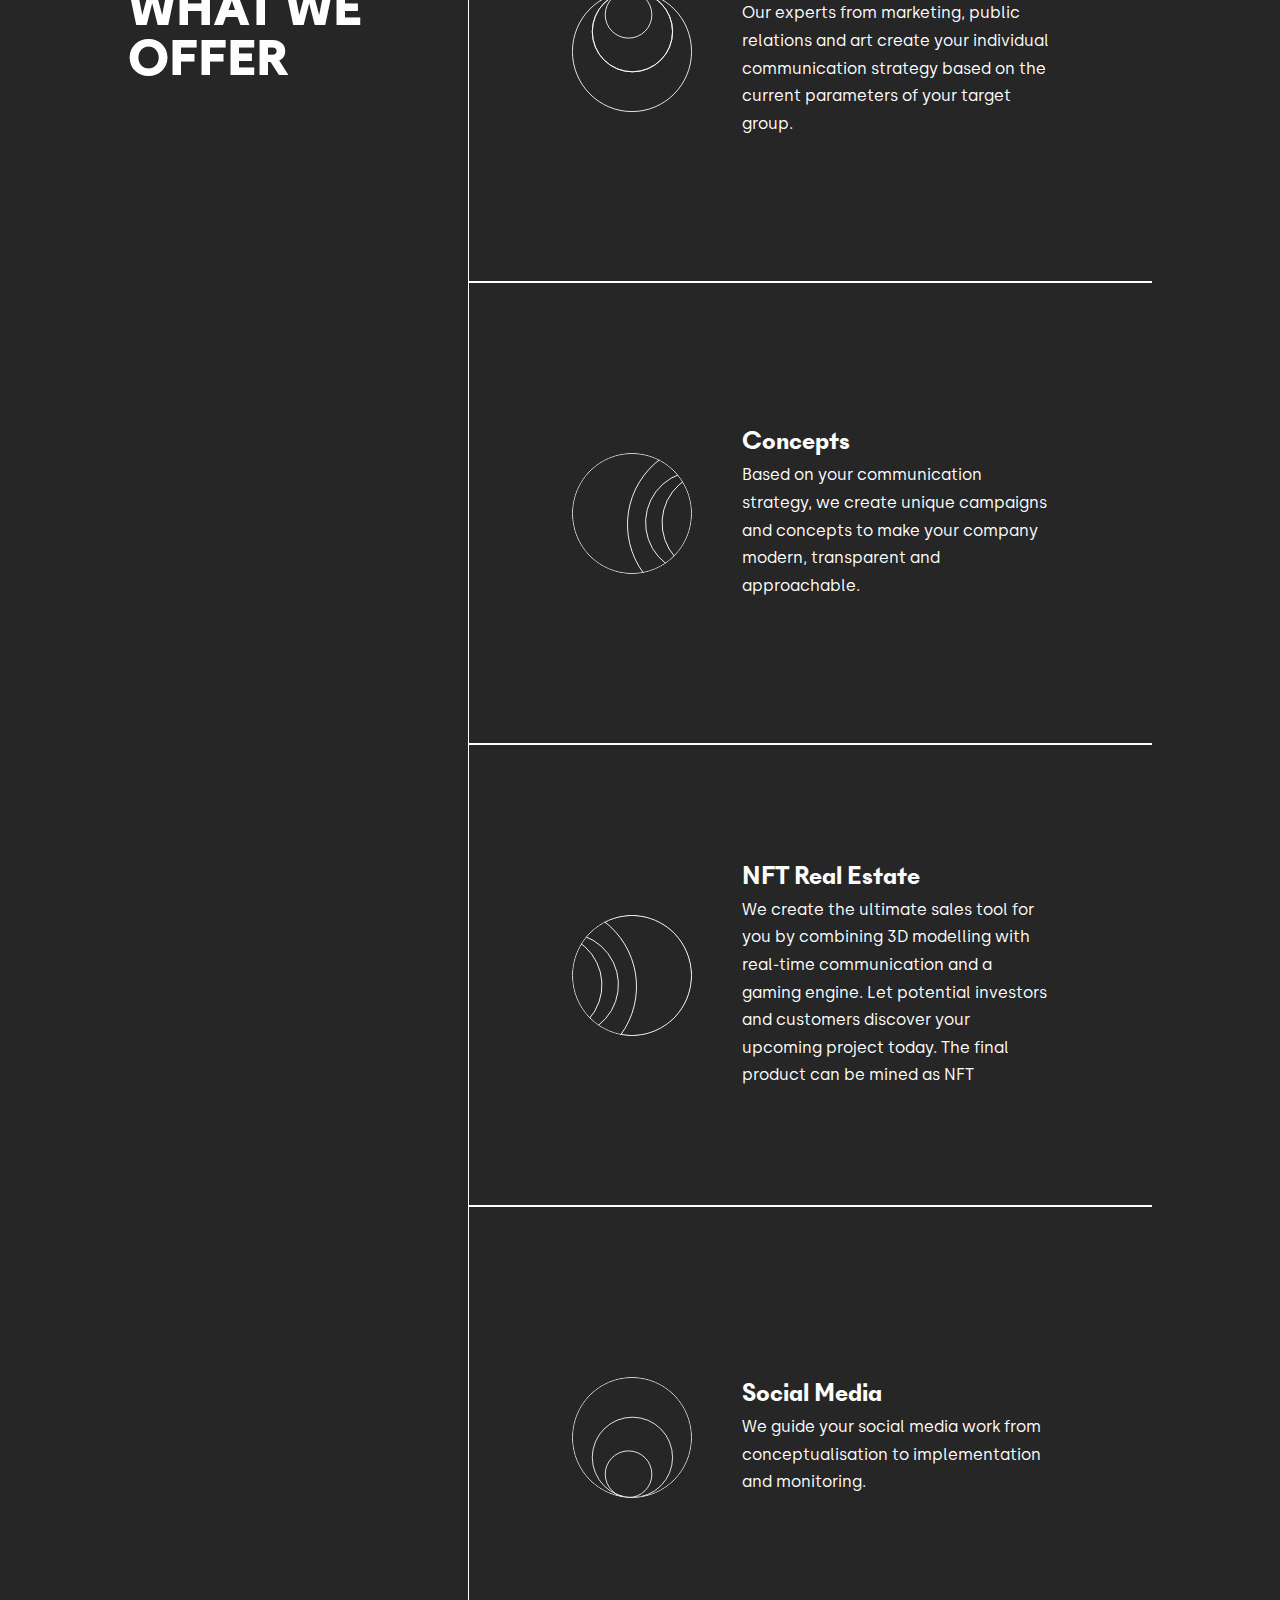
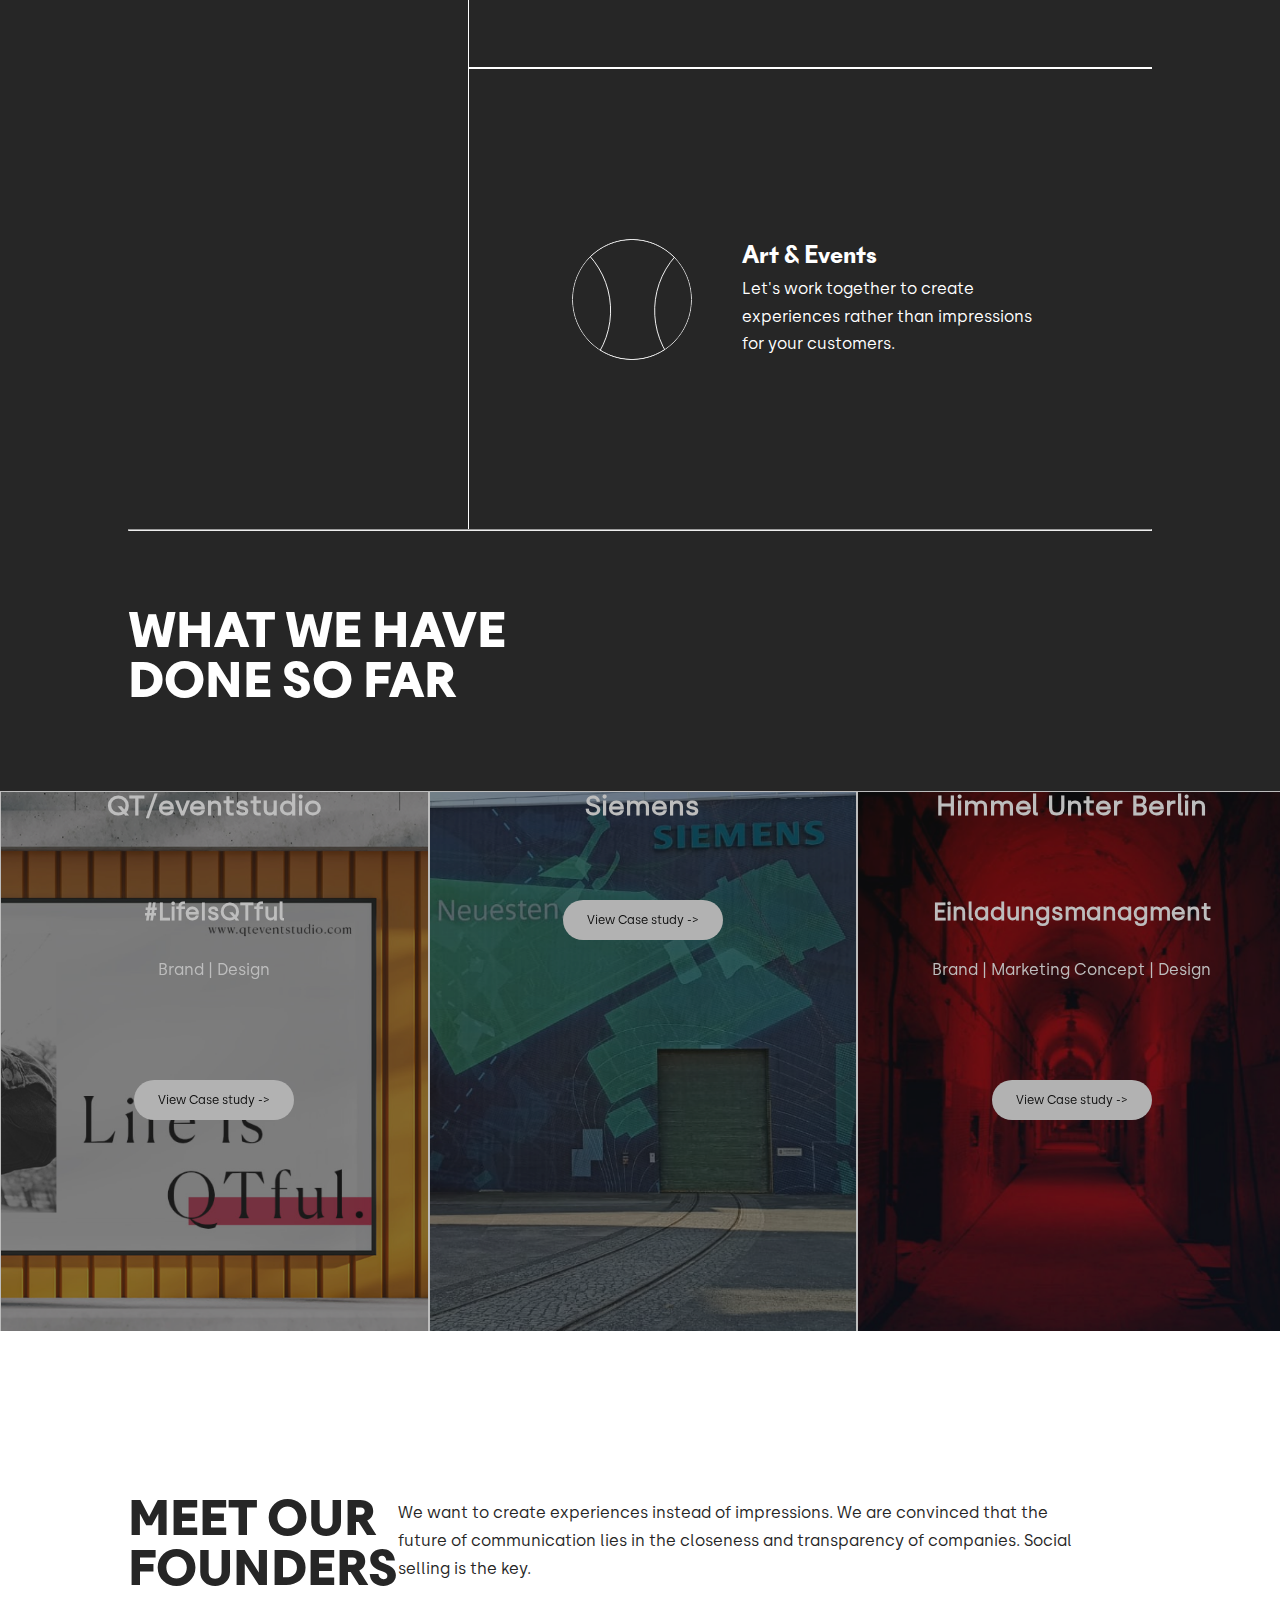
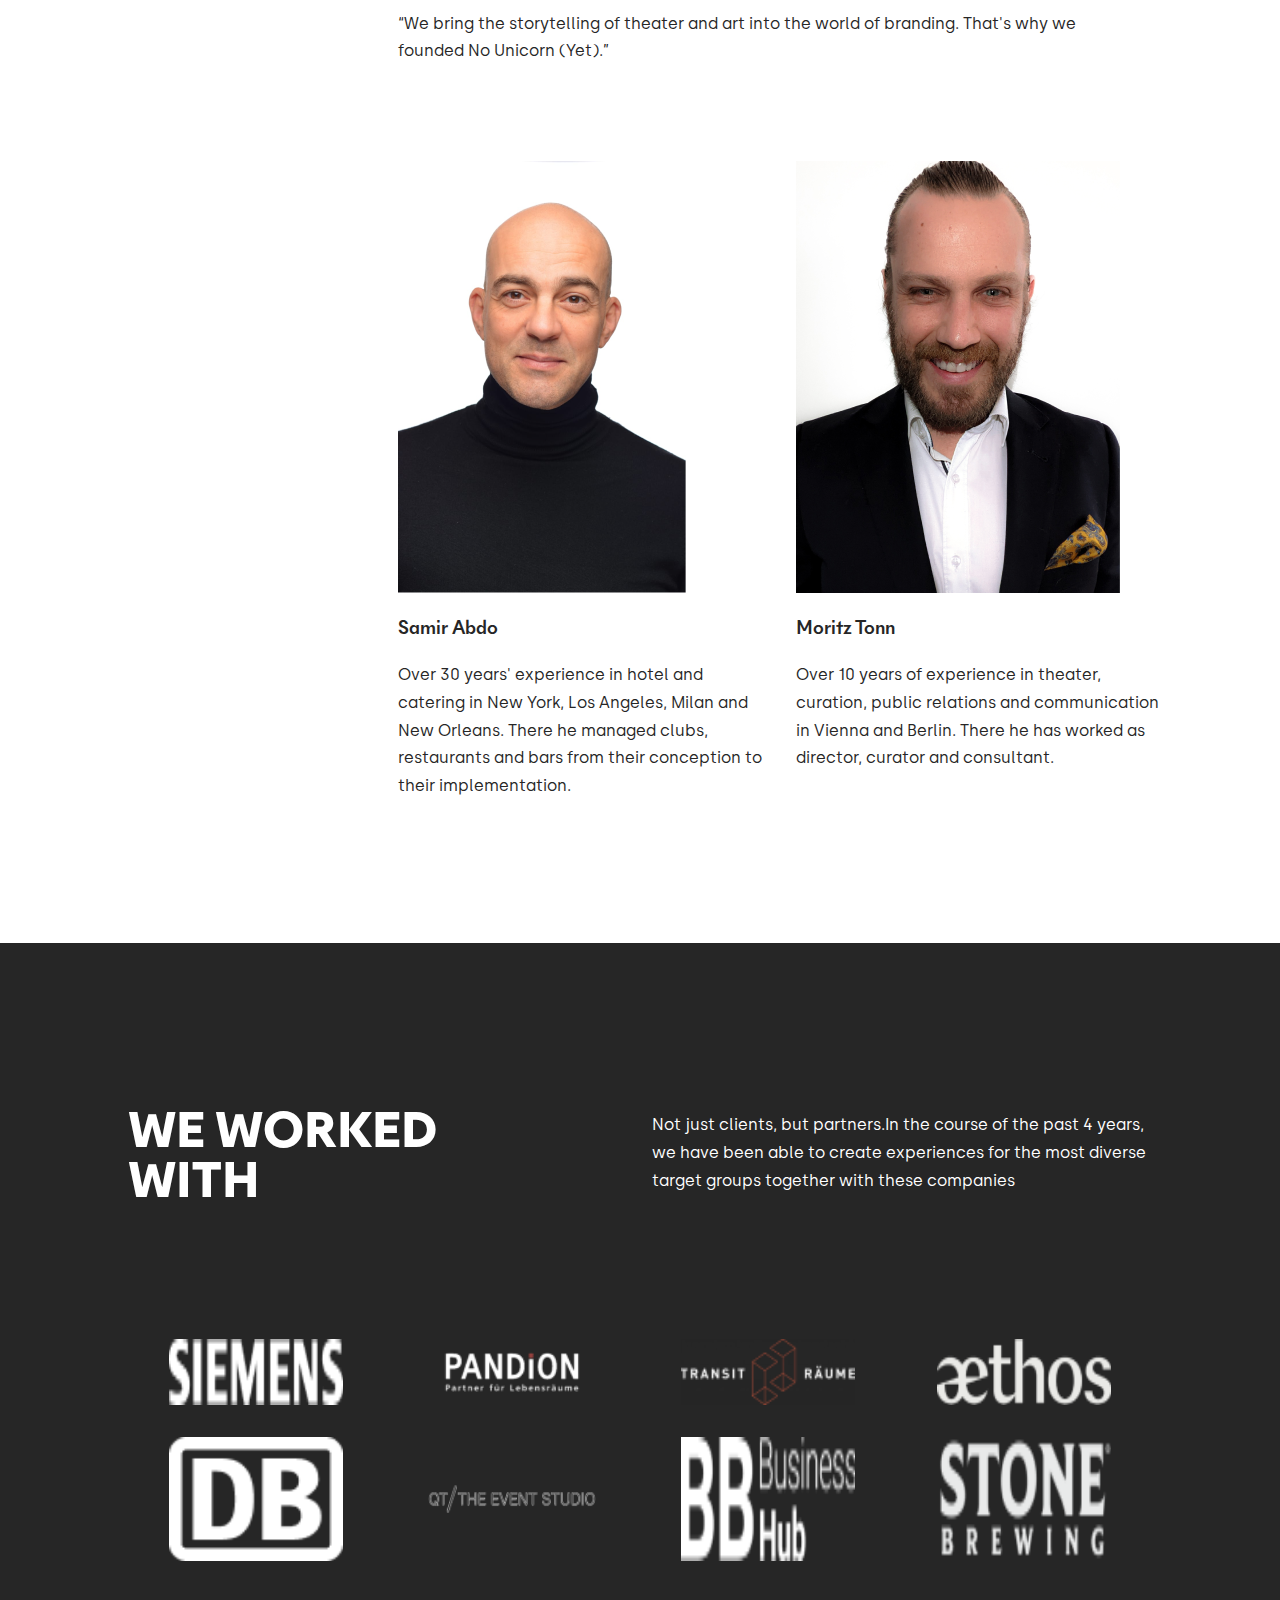
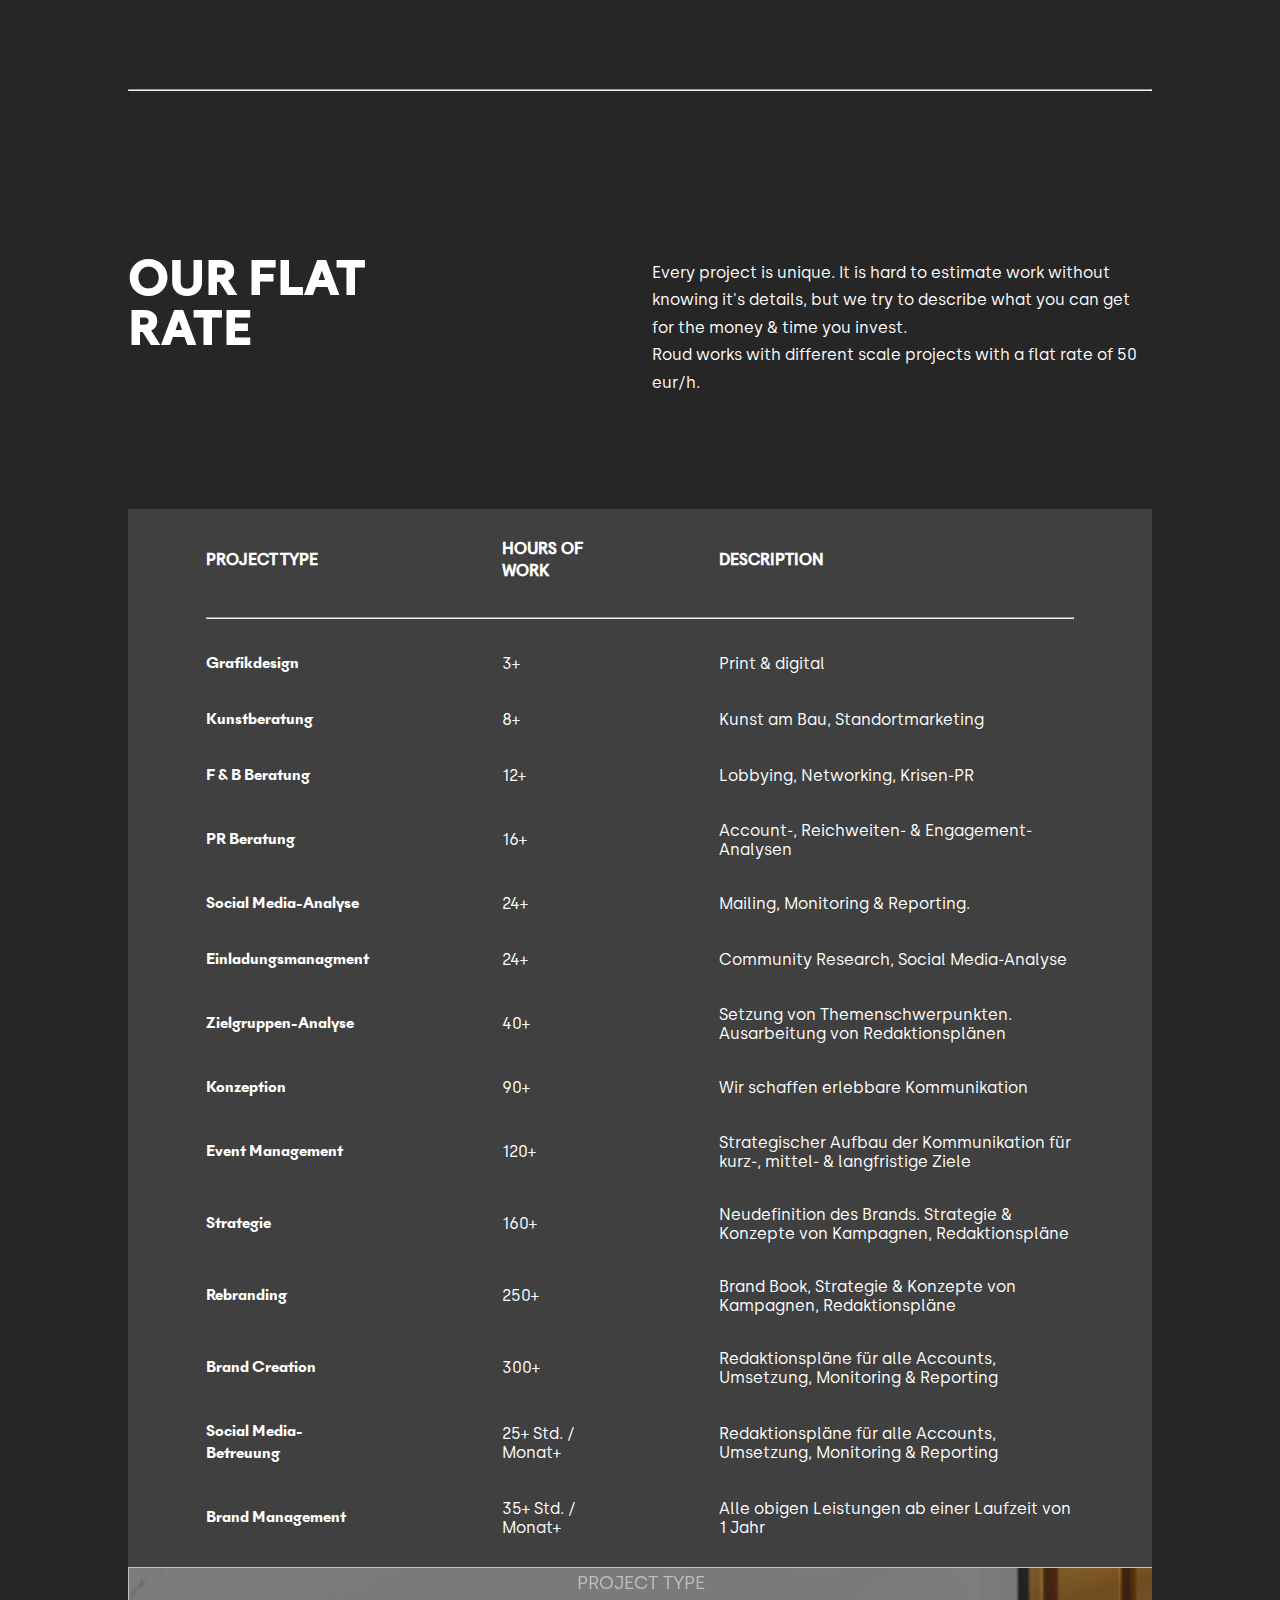
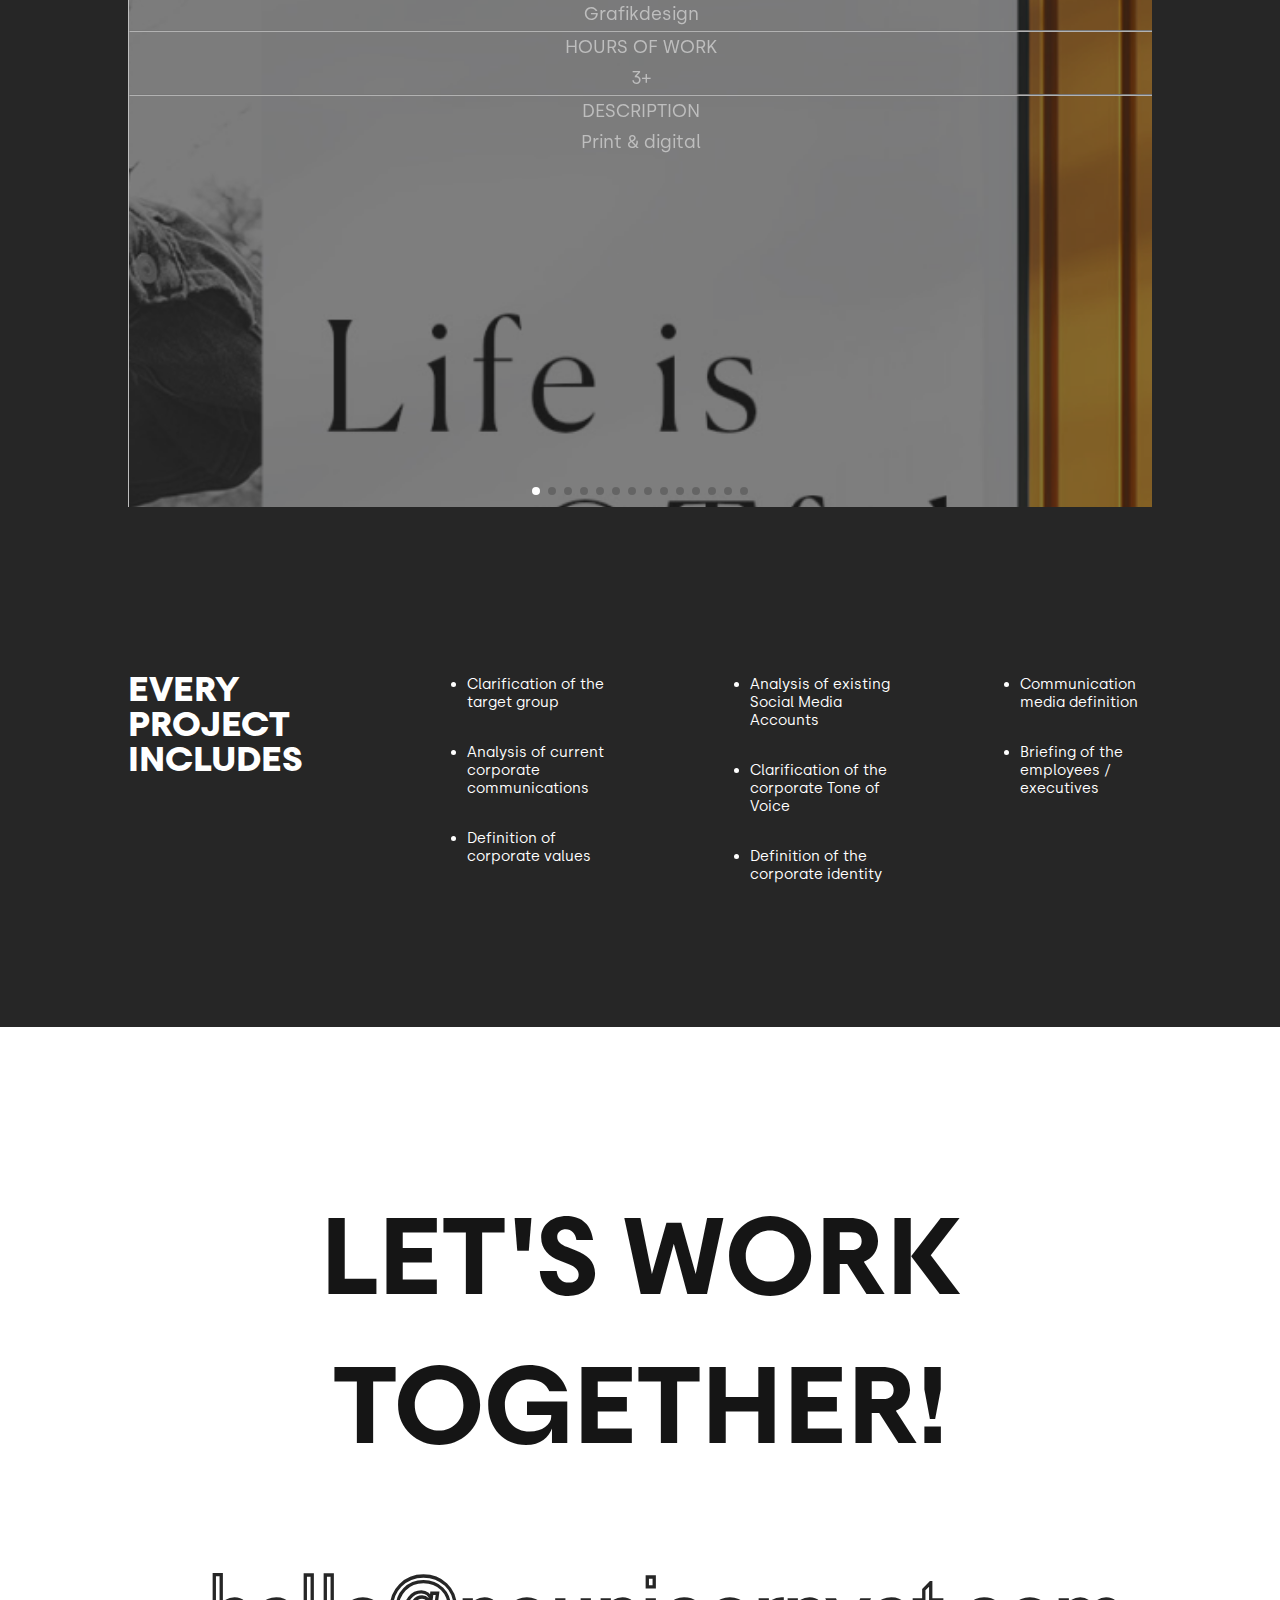
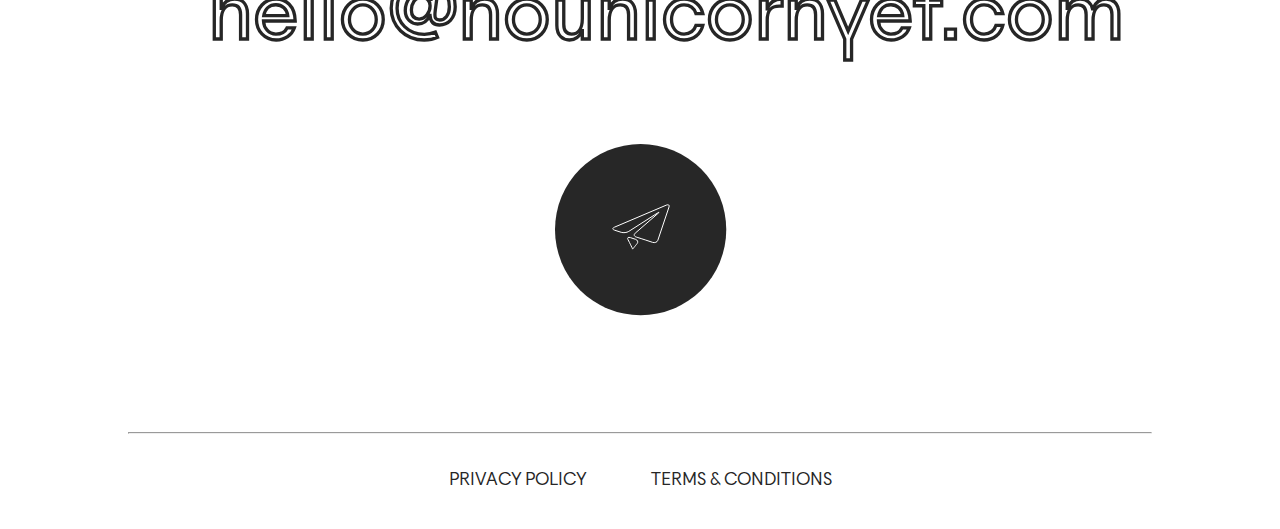
==== commit 7b9ea939: "finished casestudy qt" ====
--- a/index.html
+++ b/index.html
@@ -18,22 +18,22 @@
             <nav>            
                 <ul id="primary-navigation" data-visible="false" class="primary-navigation flex">
                     <li>
-                        <a href="#offer-link">
+                        <a class="nav-item" href="#offer-link">
                             <p>ABOUT</p>
                         </a>
                     </li>
                     <li>
-                        <a href="#founder-link">
+                        <a class="nav-item" href="#founder-link">
                             <p>PORTFOLIO</p>
                         </a>
                     </li>
                     <li>
-                        <a href="#pricing-link">
+                        <a class="nav-item" href="#pricing-link">
                             <p>PRICING</p>
                         </a>
                     </li>
                     <li>
-                        <a href="#contact-link">
+                        <a class="nav-item" href="#contact-link">
                             <p>CONTACT</p>
                         </a>
                     </li>
@@ -185,16 +185,14 @@
                 </p>
             </div>
             <div class="logo-section">
-                <img src="images/logo-placeholder.png" alt="placeholder">
-                <img src="images/logo-placeholder.png" alt="placeholder">
-                <img src="images/logo-placeholder.png" alt="placeholder">
-                <img src="images/logo-placeholder.png" alt="placeholder">
-                <img src="images/logo-placeholder.png" alt="placeholder">
-                <img src="images/logo-placeholder.png" alt="placeholder">
-                <img src="images/logo-placeholder.png" alt="placeholder">
-                <img src="images/logo-placeholder.png" alt="placeholder">
-                <img src="images/logo-placeholder.png" alt="placeholder">
-                <img src="images/logo-placeholder.png" alt="placeholder">
+                <img src="images/Siemens.png" alt="placeholder">
+                <img src="images/Pandion.png" alt="placeholder">
+                <img src="images/Transitraeume.png" alt="placeholder">
+                <img src="images/aethos.png" alt="placeholder">
+                <img src="images/DeutscheBahn.png" alt="placeholder">
+                <img src="images/QTEventStudio.png" alt="placeholder">
+                <img src="images/BusinessHub.png" alt="placeholder">
+                <img src="images/StoneBrewing.png" alt="placeholder">
             </div>
 
             <hr></hr>
@@ -292,142 +290,170 @@
                     <div class="swiper-wrapper">
                         <div class="swiper-slide">
                             <div class="slider-card">
-                                <p>PROJECT TYPE</p>
+                                <p class="pricing-category">PROJECT TYPE</p>
                                 <p>Grafikdesign</p>
-                                <p>HOURS OF WORK</p>
-                                <p>3+</p>
-                                <p>DESCRIPTION</p>
-                                <td>Print & digital</td>
-                            </div> 
-                        </div>
-                        <div class="swiper-slide">
-                            <div class="slider-card">
-                                <p>PROJECT TYPE</p>
+                                <hr></hr>
+                                <p class="pricing-category">HOURS OF WORK</p>
+                                <p class="pricing-content">3+</p>
+                                <hr></hr>
+                                <p class="pricing-category">DESCRIPTION</p>
+                                <p class="pricing-content">Print & digital</td>
+                            </div> 
+                        </div>
+                        <div class="swiper-slide">
+                            <div class="slider-card">
+                                <p class="pricing-category">PROJECT TYPE</p>
                                 <p>Kunst-Beratung</p>
-                                <p>HOURS OF WORK</p>
-                                <p>8+</p>
-                                <p>DESCRIPTION</p>
-                                <td>Kunst am Bau, Standortmarketing</td>
-                            </div> 
-                        </div>
-                        <div class="swiper-slide">
-                            <div class="slider-card">
-                                <p>PROJECT TYPE</p>
+                                <hr></hr>
+                                <p class="pricing-category">HOURS OF WORK</p>
+                                <p class="pricing-content">8+</p>
+                                <hr></hr>
+                                <p class="pricing-category">DESCRIPTION</p>
+                                <p class="pricing-content">Kunst am Bau, Standortmarketing</td>
+                            </div> 
+                        </div>
+                        <div class="swiper-slide">
+                            <div class="slider-card">
+                                <p class="pricing-category">PROJECT TYPE</p>
                                 <p>F&B-Beratung</p>
-                                <p>HOURS OF WORK</p>
-                                <p>12+</p>
-                                <p>DESCRIPTION</p>
-                                <td>Lobbying, Networking, Krisen-PR</td>
-                            </div> 
-                        </div>
-                        <div class="swiper-slide">
-                            <div class="slider-card">
-                                <p>PROJECT TYPE</p>
+                                <hr></hr>
+                                <p class="pricing-category">HOURS OF WORK</p>
+                                <p class="pricing-content">12+</p>
+                                <hr></hr>
+                                <p class="pricing-category">DESCRIPTION</p>
+                                <p class="pricing-content">Lobbying, Networking, Krisen-PR</td>
+                            </div> 
+                        </div>
+                        <div class="swiper-slide">
+                            <div class="slider-card">
+                                <p class="pricing-category">PROJECT TYPE</p>
                                 <p>PR-Beratung</p>
-                                <p>HOURS OF WORK</p>
-                                <p>16+</p>
-                                <p>DESCRIPTION</p>
-                                <td>Lobbying, Networking, Krisen-PR</td>
-                            </div> 
-                        </div>
-                        <div class="swiper-slide">
-                            <div class="slider-card">
-                                <p>PROJECT TYPE</p>
+                                <hr></hr>
+                                <p class="pricing-category">HOURS OF WORK</p>
+                                <p class="pricing-content">16+</p>
+                                <hr></hr>
+                                <p class="pricing-category">DESCRIPTION</p>
+                                <p class="pricing-content">Lobbying, Networking, Krisen-PR</td>
+                            </div> 
+                        </div>
+                        <div class="swiper-slide">
+                            <div class="slider-card">
+                                <p class="pricing-category">PROJECT TYPE</p>
                                 <p>Social Media-Analyse</p>
-                                <p>HOURS OF WORK</p>
-                                <p>24+</p>
-                                <p>DESCRIPTION</p>
-                                <td>Account-, Reichweiten- & Engagement-Analysen</td>
-                            </div> 
-                        </div>
-                        <div class="swiper-slide">
-                            <div class="slider-card">
-                                <p>PROJECT TYPE</p>
+                                <hr></hr>
+                                <p class="pricing-category">HOURS OF WORK</p>
+                                <p class="pricing-content">24+</p>
+                                <hr></hr>
+                                <p class="pricing-category">DESCRIPTION</p>
+                                <p class="pricing-content">Account-, Reichweiten- & Engagement-Analysen</td>
+                            </div> 
+                        </div>
+                        <div class="swiper-slide">
+                            <div class="slider-card">
+                                <p class="pricing-category">PROJECT TYPE</p>
                                 <p>Einladungsmanagement</p>
-                                <p>HOURS OF WORK</p>
-                                <p>24+</p>
-                                <p>DESCRIPTION</p>
-                                <td>Mailing, Monitoring & Reporting. </td>
-                            </div> 
-                        </div>
-                        <div class="swiper-slide">
-                            <div class="slider-card">
-                                <p>PROJECT TYPE</p>
+                                <hr></hr>
+                                <p class="pricing-category">HOURS OF WORK</p>
+                                <p class="pricing-content">24+</p>
+                                <hr></hr>
+                                <p class="pricing-category">DESCRIPTION</p>
+                                <p class="pricing-content">Mailing, Monitoring & Reporting. </td>
+                            </div> 
+                        </div>
+                        <div class="swiper-slide">
+                            <div class="slider-card">
+                                <p class="pricing-category">PROJECT TYPE</p>
                                 <p>Zielgruppen-Analyse</p>
-                                <p>HOURS OF WORK</p>
-                                <p>40+</p>
-                                <p>DESCRIPTION</p>
-                                <td>Community Research, Social Media-Analyse</td>
-                            </div> 
-                        </div>
-                        <div class="swiper-slide">
-                            <div class="slider-card">
-                                <p>PROJECT TYPE</p>
+                                <hr></hr>
+                                <p class="pricing-category">HOURS OF WORK</p>
+                                <p class="pricing-content">40+</p>
+                                <hr></hr>
+                                <p class="pricing-category">DESCRIPTION</p>
+                                <p class="pricing-content">Community Research, Social Media-Analyse</td>
+                            </div> 
+                        </div>
+                        <div class="swiper-slide">
+                            <div class="slider-card">
+                                <p class="pricing-category">PROJECT TYPE</p>
                                 <p>Konzeption</p>
-                                <p>HOURS OF WORK</p>
-                                <p>90+</p>
-                                <p>DESCRIPTION</p>
-                                <td>Setzung von Themenschwerpunkten. Ausarbeitung von Redaktionsplänen</td>
-                            </div> 
-                        </div>
-                        <div class="swiper-slide">
-                            <div class="slider-card">
-                                <p>PROJECT TYPE</p>
+                                <hr></hr>
+                                <p class="pricing-category">HOURS OF WORK</p>
+                                <p class="pricing-content">90+</p>
+                                <hr></hr>
+                                <p class="pricing-category">DESCRIPTION</p>
+                                <p class="pricing-content">Setzung von Themenschwerpunkten. Ausarbeitung von Redaktionsplänen</td>
+                            </div> 
+                        </div>
+                        <div class="swiper-slide">
+                            <div class="slider-card">
+                                <p class="pricing-category">PROJECT TYPE</p>
                                 <p>Event Management</p>
-                                <p>HOURS OF WORK</p>
-                                <p>120+</p>
-                                <p>DESCRIPTION</p>
-                                <td>Wir schaffen erlebbare Kommunikation</td>
-                            </div> 
-                        </div>
-                        <div class="swiper-slide">
-                            <div class="slider-card">
-                                <p>PROJECT TYPE</p>
+                                <hr></hr>
+                                <p class="pricing-category">HOURS OF WORK</p>
+                                <p class="pricing-content">120+</p>
+                                <hr></hr>
+                                <p class="pricing-category">DESCRIPTION</p>
+                                <p class="pricing-content">Wir schaffen erlebbare Kommunikation</td>
+                            </div> 
+                        </div>
+                        <div class="swiper-slide">
+                            <div class="slider-card">
+                                <p class="pricing-category">PROJECT TYPE</p>
                                 <p>Strategie</p>
-                                <p>HOURS OF WORK</p>
-                                <p>160+</p>
-                                <p>DESCRIPTION</p>
-                                <td>Strategischer Aufbau der Kommunikation für kurz-, mittel- & langfristige Ziele</td>
-                            </div> 
-                        </div>
-                        <div class="swiper-slide">
-                            <div class="slider-card">
-                                <p>PROJECT TYPE</p>
+                                <hr></hr>
+                                <p class="pricing-category">HOURS OF WORK</p>
+                                <p class="pricing-content">160+</p>
+                                <hr></hr>
+                                <p class="pricing-category">DESCRIPTION</p>
+                                <p class="pricing-content">Strategischer Aufbau der Kommunikation für kurz-, mittel- & langfristige Ziele</td>
+                            </div> 
+                        </div>
+                        <div class="swiper-slide">
+                            <div class="slider-card">
+                                <p class="pricing-category">PROJECT TYPE</p>
                                 <p>Rebranding</p>
-                                <p>HOURS OF WORK</p>
-                                <p>250+</p>
-                                <p>DESCRIPTION</p>
-                                <td>Neudefinition des Brands. Strategie & Konzepte von Kampagnen, Redaktionspläne</td>
-                            </div> 
-                        </div>
-                        <div class="swiper-slide">
-                            <div class="slider-card">
-                                <p>PROJECT TYPE</p>
+                                <hr></hr>
+                                <p class="pricing-category">HOURS OF WORK</p>
+                                <p class="pricing-content">250+</p>
+                                <hr></hr>
+                                <p class="pricing-category">DESCRIPTION</p>
+                                <p class="pricing-content">Neudefinition des Brands. Strategie & Konzepte von Kampagnen, Redaktionspläne</td>
+                            </div> 
+                        </div>
+                        <div class="swiper-slide">
+                            <div class="slider-card">
+                                <p class="pricing-category">PROJECT TYPE</p>
                                 <p>Brand Creation</p>
-                                <p>HOURS OF WORK</p>
-                                <p>300+</p>
-                                <p>DESCRIPTION</p>
-                                <td>Brand Book, Strategie & Konzepte von Kampagnen, Redaktionspläne</td>
-                            </div> 
-                        </div>
-                        <div class="swiper-slide">
-                            <div class="slider-card">
-                                <p>PROJECT TYPE</p>
+                                <hr></hr>
+                                <p class="pricing-category">HOURS OF WORK</p>
+                                <p class="pricing-content">300+</p>
+                                <hr></hr>
+                                <p class="pricing-category">DESCRIPTION</p>
+                                <p class="pricing-content">Brand Book, Strategie & Konzepte von Kampagnen, Redaktionspläne</td>
+                            </div> 
+                        </div>
+                        <div class="swiper-slide">
+                            <div class="slider-card">
+                                <p class="pricing-category">PROJECT TYPE</p>
                                 <p>Social Media-Betreuung</p>
-                                <p>HOURS OF WORK</p>
-                                <p>25+ Std. / Monat</p>
-                                <p>DESCRIPTION</p>
-                                <td>Redaktionspläne für alle Accounts, Umsetzung, Monitoring & Reporting</td>
-                            </div> 
-                        </div>
-                        <div class="swiper-slide">
-                            <div class="slider-card">
-                                <p>PROJECT TYPE</p>
+                                <hr></hr>
+                                <p class="pricing-category">HOURS OF WORK</p>
+                                <p class="pricing-content">25+ Std. / Monat</p>
+                                <hr></hr>
+                                <p class="pricing-category">DESCRIPTION</p>
+                                <p class="pricing-content">Redaktionspläne für alle Accounts, Umsetzung, Monitoring & Reporting</td>
+                            </div> 
+                        </div>
+                        <div class="swiper-slide">
+                            <div class="slider-card">
+                                <p class="pricing-category">PROJECT TYPE</p>
                                 <p>Brand Management</p>
-                                <p>HOURS OF WORK</p>
-                                <p>35+ Std. / Monat</p>
-                                <p>DESCRIPTION</p>
-                                <td>Alle obigen Leistungen ab einer Laufzeit von 1 Jahr</td>
+                                <hr></hr>
+                                <p class="pricing-category">HOURS OF WORK</p>
+                                <p class="pricing-content">35+ Std. / Monat</p>
+                                <hr></hr>
+                                <p class="pricing-category">DESCRIPTION</p>
+                                <p class="pricing-content">Alle obigen Leistungen ab einer Laufzeit von 1 Jahr</td>
                             </div> 
                         </div>
                     </div>
--- a/styles/styles.css
+++ b/styles/styles.css
@@ -83,7 +83,7 @@
 
 #logo {
   font-family: Vanguard;
-  font-size: 3em;
+  font-size: clamp(2.25em, 4vw, 4em);
   margin: 2rem;
 }
 
@@ -121,7 +121,7 @@
   margin: 0;
 }
 
-@media (max-width: 50rem) {
+@media (max-width: 48rem) {
   .primary-navigation {
     gap: var(--gap, 3rem);
     position: fixed;
@@ -166,6 +166,13 @@
   }
 }
 
+@media (min-width: 30rem) and (max-width: 48rem) {
+  #logo {
+    font-size: 2.25em;
+    color: blue;
+  }
+}
+
 @media (max-width: 30rem) {
   #logo {
     font-size: 2em;
@@ -180,7 +187,6 @@
 .page-wrapper {
   margin: auto;
   width: 80vw;
-  min-width: 800px;
 }
 
 .hero-section {
@@ -221,6 +227,20 @@
   min-width: 800px;
 }
 
+@media (min-width: 30rem) and (max-width: 48rem) {
+  .page-wrapper {
+    min-width: 0;
+  }
+  .hero-section h1 {
+    font-size: clamp(50px, 15vw, 90px);
+  }
+  .hero-section #hero-text {
+    font-size: clamp(20px, 7vw, 40px);
+    margin-top: 0;
+    padding-bottom: 0;
+  }
+}
+
 @media (max-width: 30rem) {
   .hero-section {
     height: 65vh;
@@ -274,6 +294,18 @@
 
 .business-section p {
   font-size: 2em;
+}
+
+@media (min-width: 30rem) and (max-width: 48rem) {
+  .business-section {
+    margin-top: 2.5rem;
+    margin-bottom: 2.5rem;
+    text-align: center;
+  }
+  .business-section p {
+    line-height: 1.5em;
+    font-size: clamp(12px, 4.75vw, 30px);
+  }
 }
 
 @media (max-width: 30rem) {
@@ -346,7 +378,7 @@
   border-bottom: 0px;
 }
 
-@media (max-width: 30rem) {
+@media (min-width: 30rem) and (max-width: 48rem) {
   .offer-section {
     display: block;
   }
@@ -356,6 +388,22 @@
     margin-top: 2.5rem;
   }
   .offer-section .right-side .content-area {
+    height: 20rem;
+    padding-bottom: 2rem;
+    border: 0;
+  }
+}
+
+@media (max-width: 30rem) {
+  .offer-section {
+    display: block;
+  }
+  .offer-section .left-side {
+    position: relative;
+    top: 0;
+    margin-top: 2.5rem;
+  }
+  .offer-section .right-side .content-area {
     border: 0;
   }
 }
@@ -372,6 +420,10 @@
 .swiper {
   width: 100%;
   height: 60vh;
+}
+
+.swiper .swiper-pagination-bullet-active {
+  background-color: white;
 }
 
 .swiper-slide {
@@ -490,6 +542,25 @@
   width: 37ch;
 }
 
+@media (min-width: 30rem) and (max-width: 48rem) {
+  .founder-section .founder-text {
+    display: block;
+    padding-top: 3.5rem;
+  }
+  .founder-section .founder-text p {
+    margin-top: 2rem;
+    width: -webkit-fit-content;
+    width: -moz-fit-content;
+    width: fit-content;
+  }
+  .founder-section .founder-portrait {
+    display: block;
+  }
+  .founder-section .portrait-card:nth-child(2n) {
+    margin-top: 5.5rem;
+  }
+}
+
 @media (max-width: 30rem) {
   .founder-section .founder-text {
     display: block;
@@ -543,7 +614,7 @@
   padding: 1em;
 }
 
-@media (max-width: 30rem) {
+@media (min-width: 30rem) and (max-width: 48rem) {
   .cooperation-section {
     display: block;
   }
@@ -562,6 +633,25 @@
   }
 }
 
+@media (max-width: 30rem) {
+  .cooperation-section {
+    display: block;
+  }
+  .cooperation-section p {
+    margin-top: 2.5rem;
+    width: -webkit-fit-content;
+    width: -moz-fit-content;
+    width: fit-content;
+  }
+  .logo-section img {
+    gap: 0rem;
+    padding: 0.5rem;
+    -webkit-box-flex: 0;
+        -ms-flex: 0 1 5%;
+            flex: 0 1 5%;
+  }
+}
+
 .pricing-section .pricing-text {
   display: -webkit-box;
   display: -ms-flexbox;
@@ -620,18 +710,58 @@
   padding-bottom: 2rem;
 }
 
-@media (min-width: 50rem) {
+@media (min-width: 48rem) {
   .pricingSwiper {
     display: none;
   }
 }
 
-@media (max-width: 50rem) {
+@media (max-width: 48rem) {
   .pricing-section table {
     display: none;
   }
+  .pricingSwiper {
+    height: 50vh;
+  }
   .pricingSwiper .swiper-slide {
+    border: 0;
     background: #404040;
+    -webkit-box-pack: left;
+        -ms-flex-pack: left;
+            justify-content: left;
+  }
+  .pricingSwiper .swiper-slide .slider-card {
+    text-align: left;
+    width: 100%;
+  }
+  .pricingSwiper .swiper-slide .slider-card .pricing-category {
+    font-family: NPS-Medium;
+    font-size: 0.9em;
+  }
+  .pricingSwiper .swiper-slide .slider-card p {
+    padding: 1rem 1.75rem;
+  }
+  .pricingSwiper .swiper-slide .slider-card hr {
+    margin: auto;
+    width: 85%;
+  }
+}
+
+@media (min-width: 30rem) and (max-width: 48rem) {
+  .pricing-section .pricing-text {
+    display: block;
+  }
+  .pricing-section .pricing-text p {
+    margin-top: 2.5rem;
+    width: -webkit-fit-content;
+    width: -moz-fit-content;
+    width: fit-content;
+  }
+  .pricing-section .pricing-includes {
+    display: block !important;
+  }
+  .pricing-section .pricing-includes h3 {
+    margin-bottom: 2.5rem;
   }
 }
 
@@ -698,12 +828,12 @@
   padding: 2rem;
 }
 
-@media (max-width: 30rem) {
+@media (min-width: 30rem) and (max-width: 48rem) {
   .last-section #cta-text {
     font-size: 4rem;
   }
   .last-section #cta-mail {
-    margin-top: 2.5rem;
+    margin: auto;
     width: -webkit-fit-content;
     width: -moz-fit-content;
     width: fit-content;
@@ -718,4 +848,25 @@
     padding: 1rem;
   }
 }
+
+@media (max-width: 30rem) {
+  .last-section #cta-text {
+    font-size: 4rem;
+  }
+  .last-section #cta-mail {
+    margin-top: 2.5rem;
+    width: -webkit-fit-content;
+    width: -moz-fit-content;
+    width: fit-content;
+    font-size: 2.5rem;
+    padding: 0;
+  }
+  .last-section img {
+    margin-top: 2.5rem;
+  }
+  .last-section .footer-font {
+    font-size: 1rem;
+    padding: 1rem;
+  }
+}
 /*# sourceMappingURL=styles.css.map */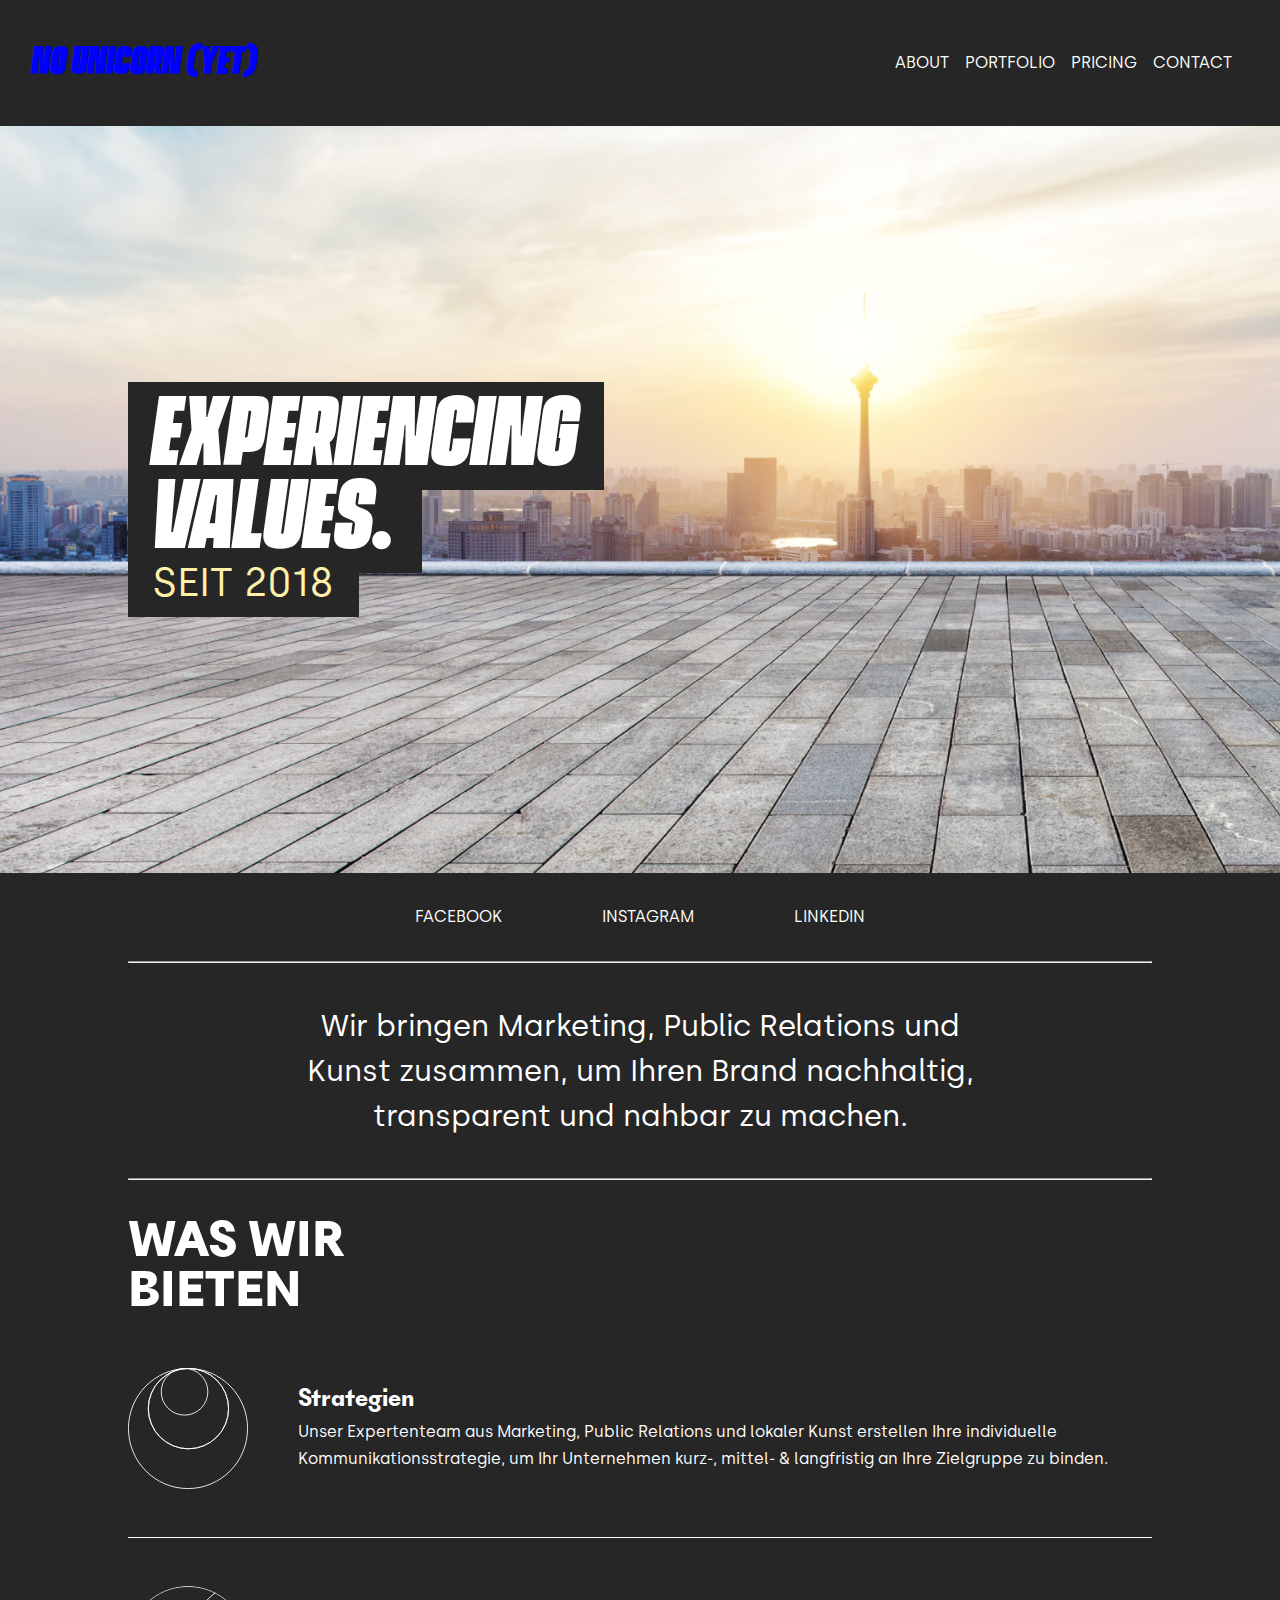
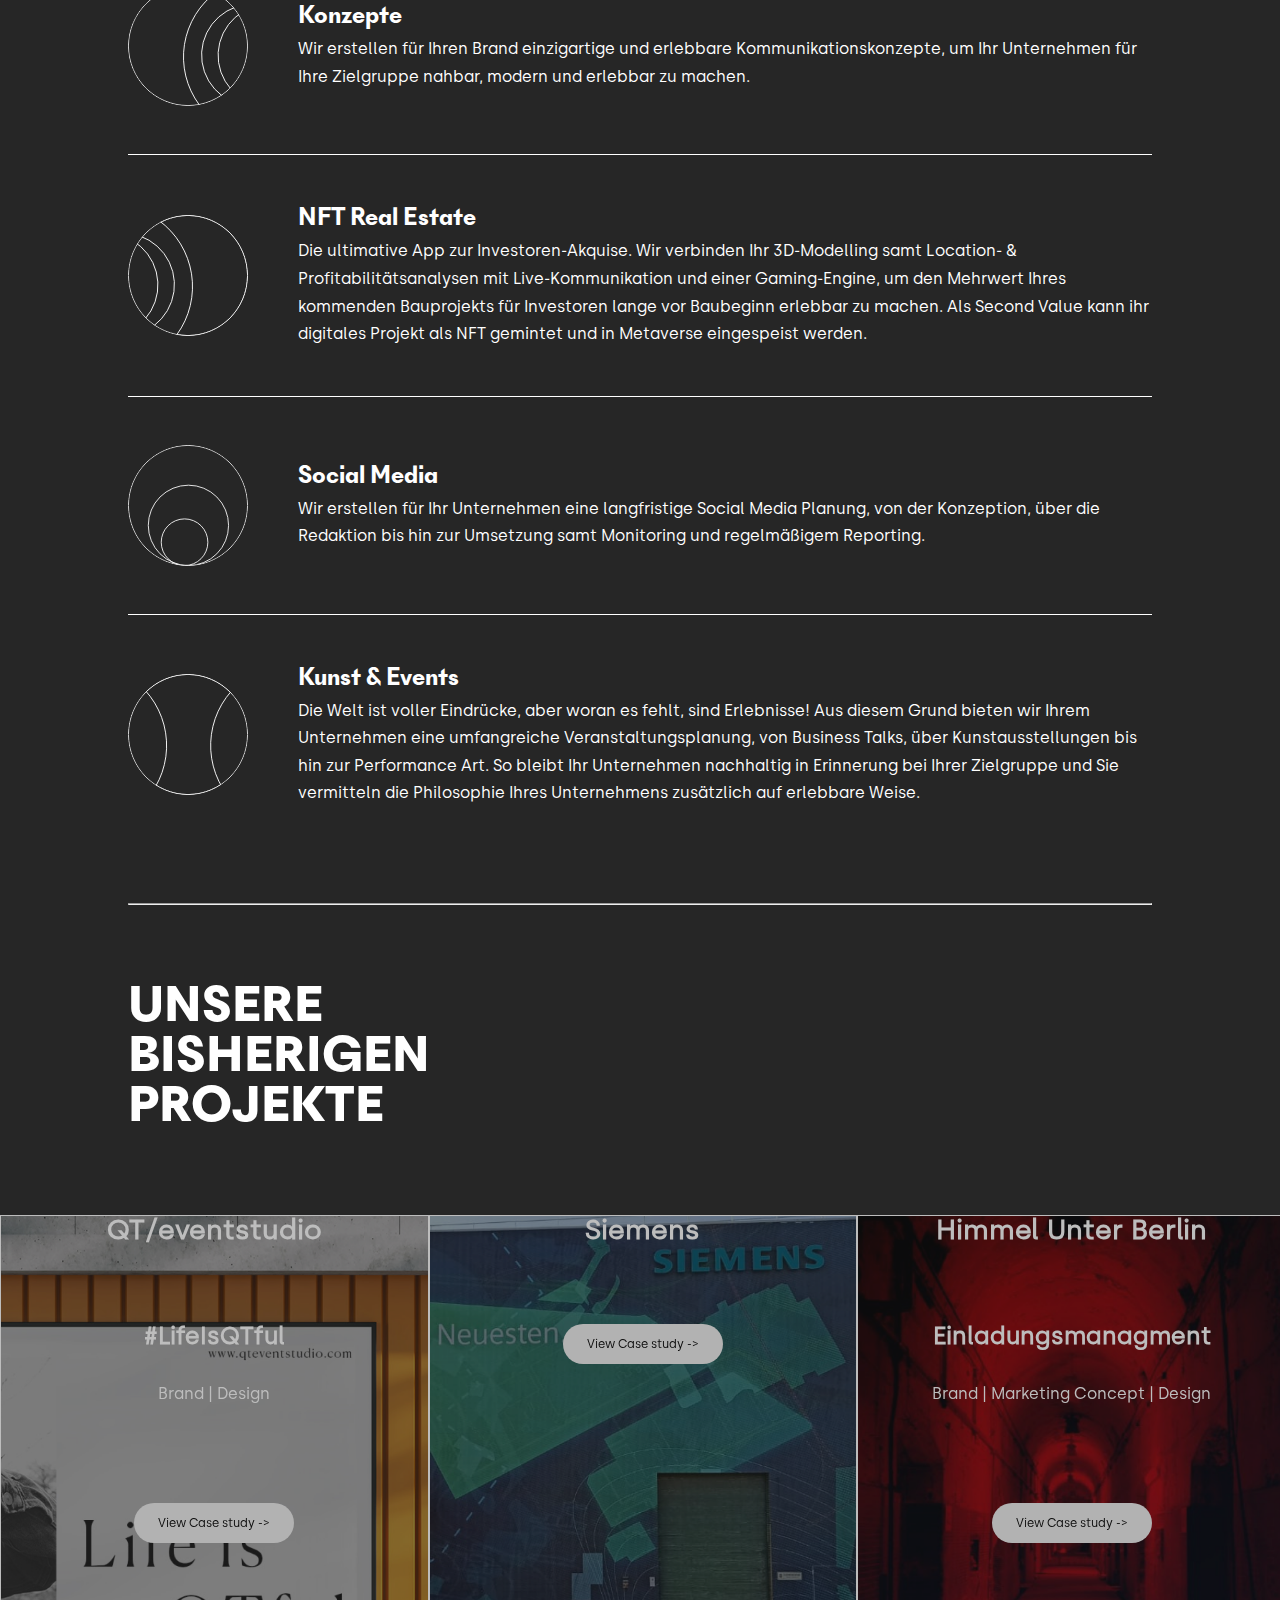
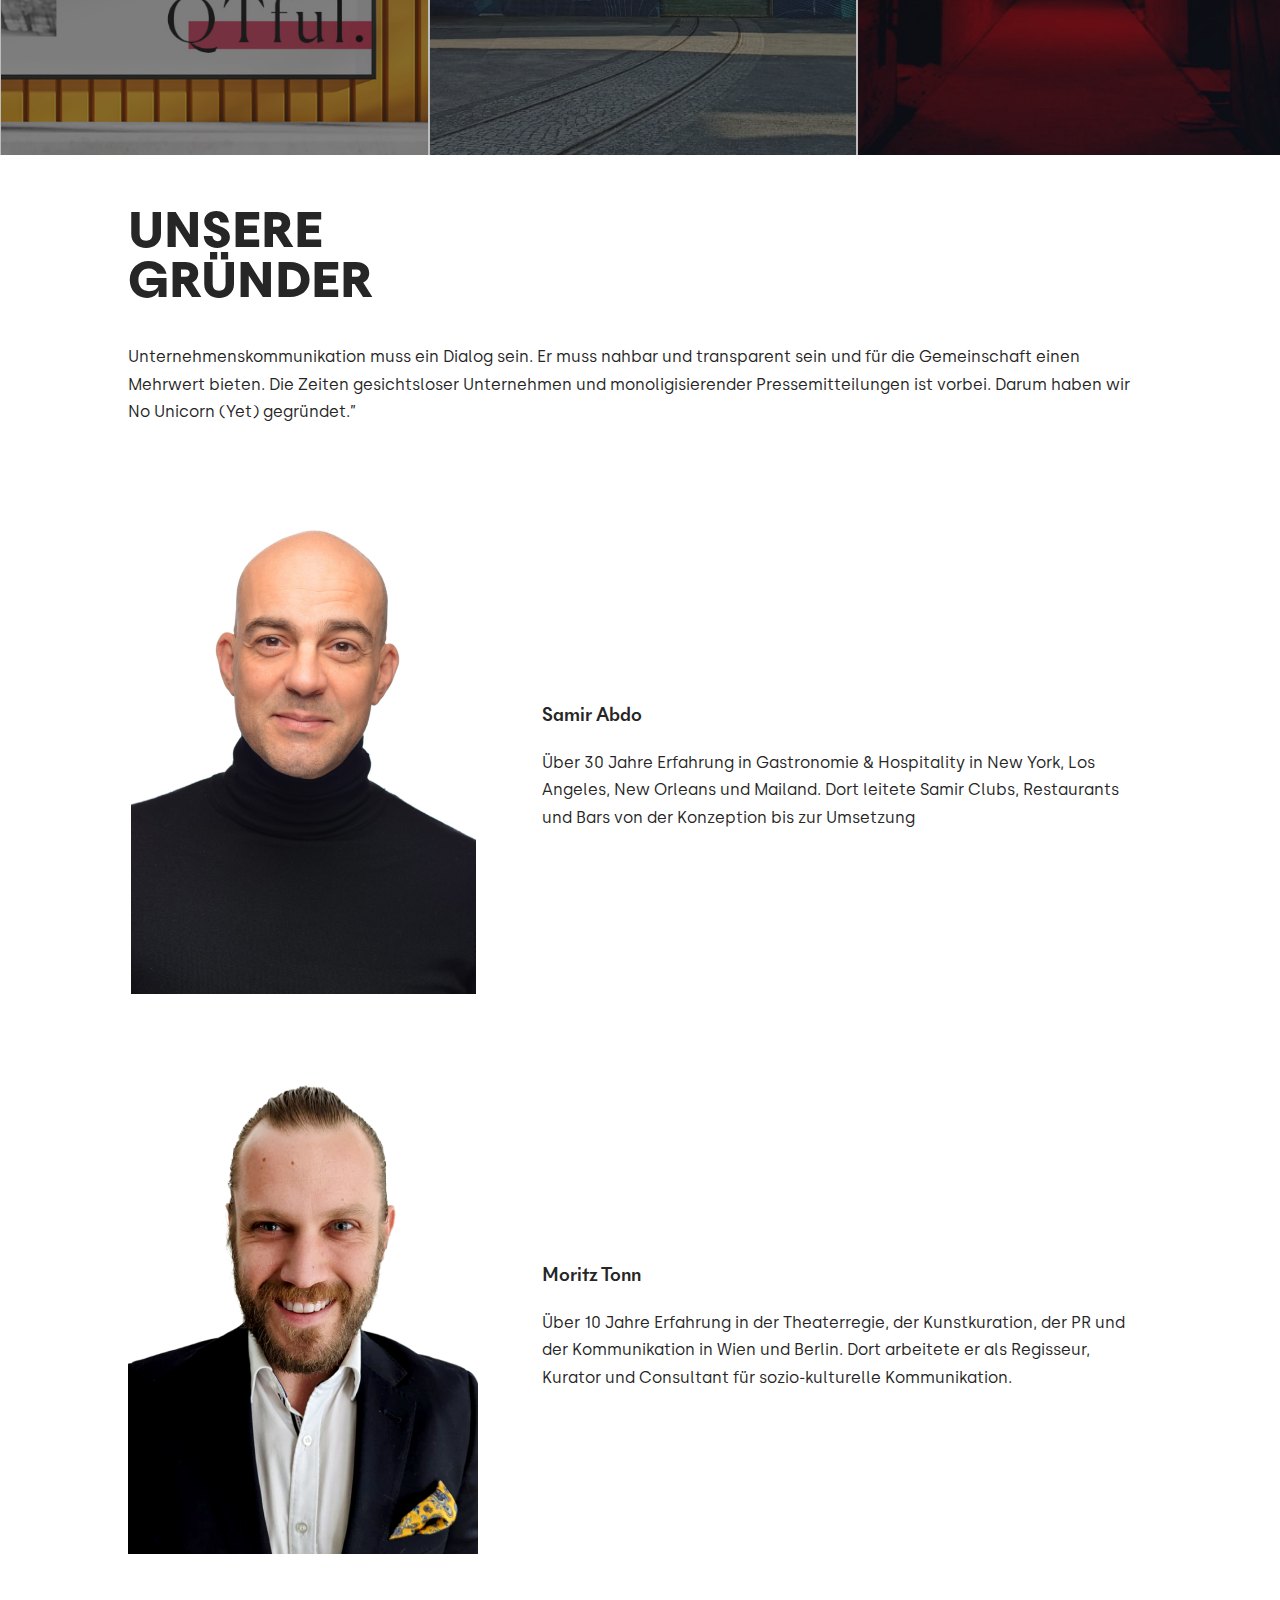
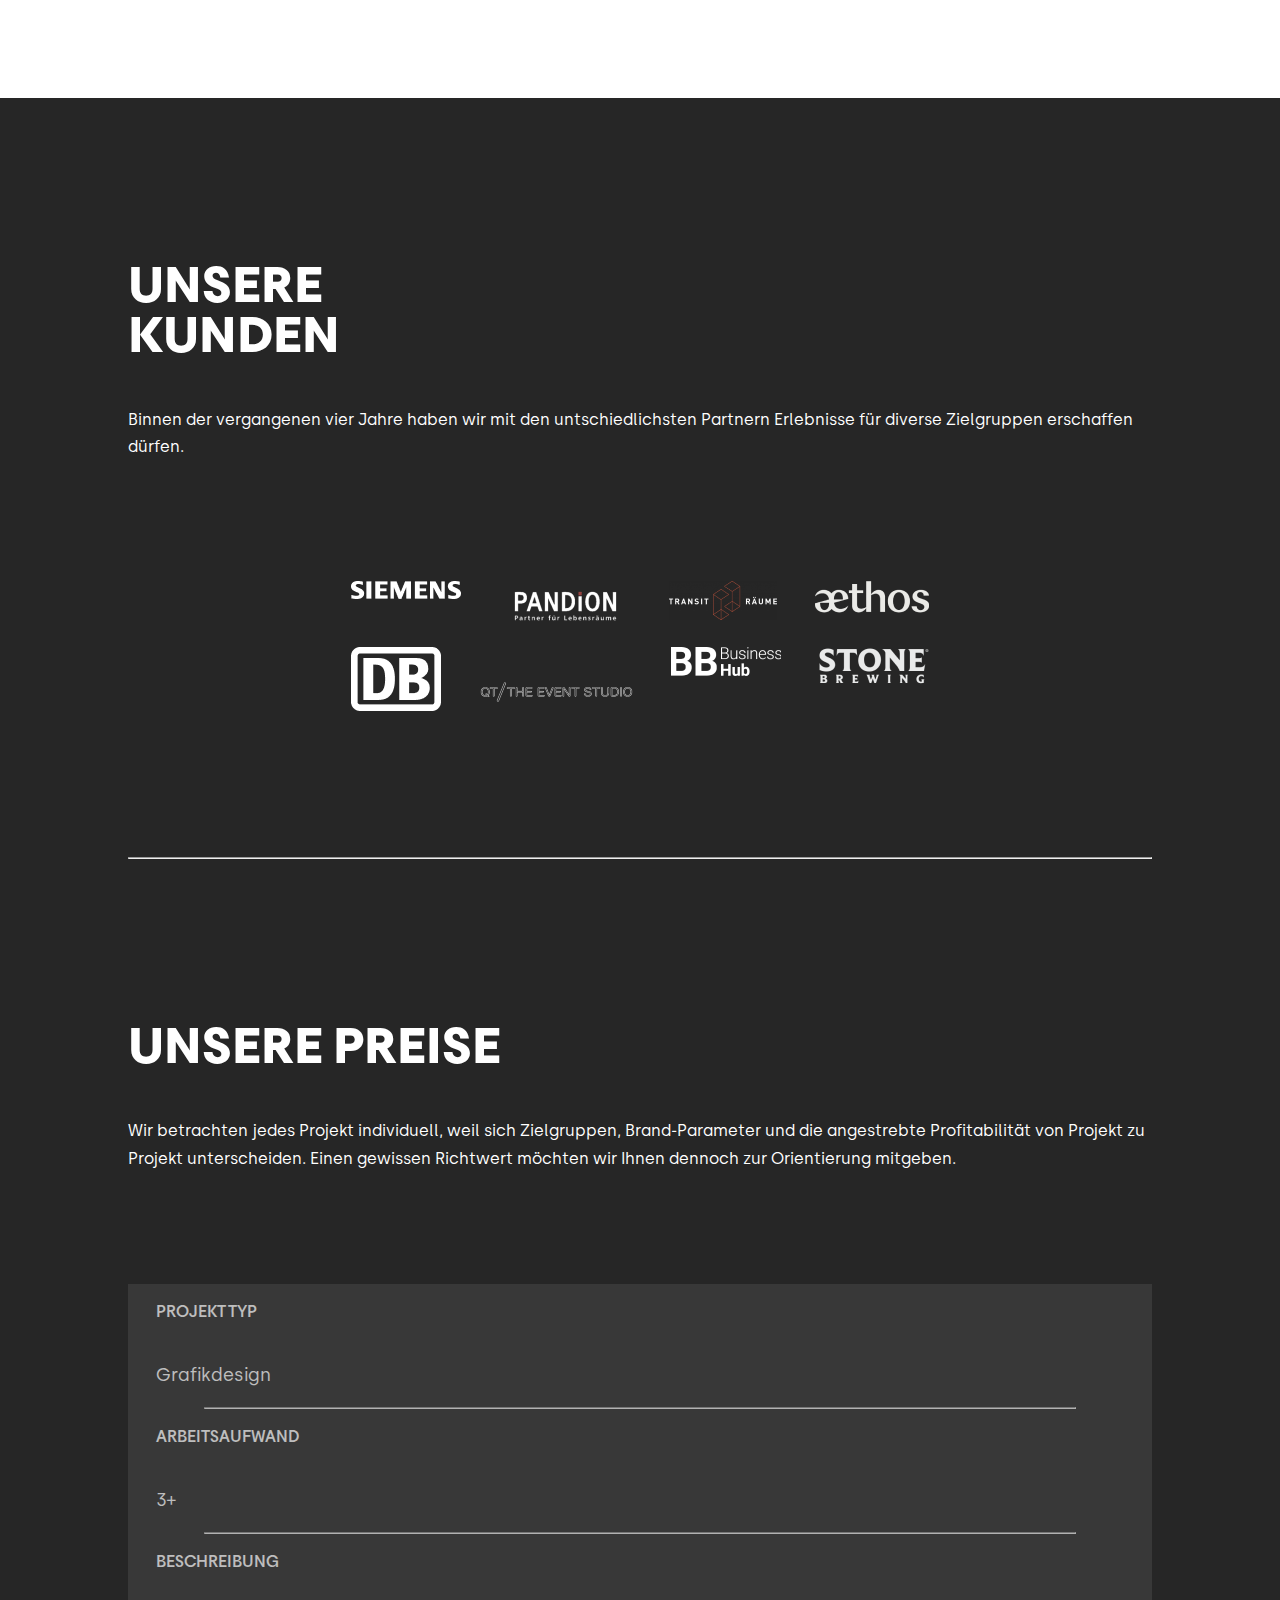
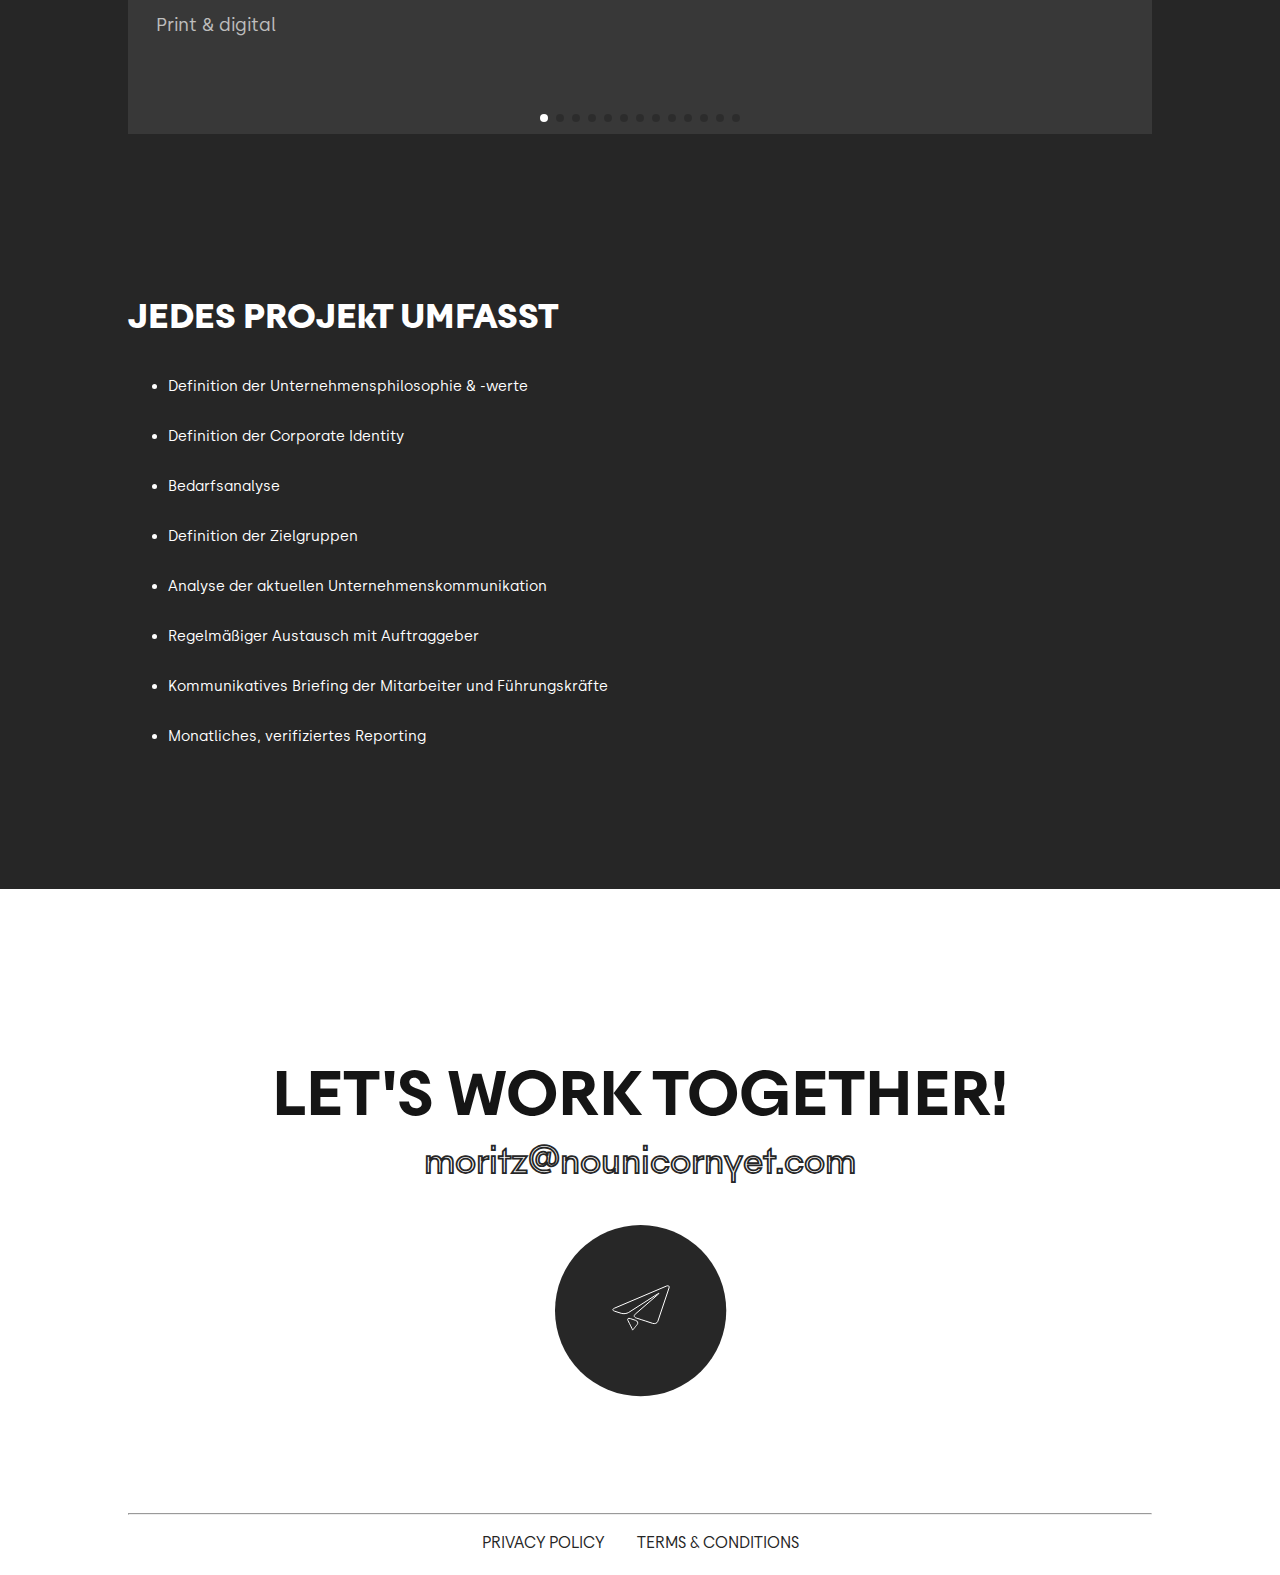
==== commit 7a5b6da5: "added new casestudies and changed responsiveness" ====
--- a/index.html
+++ b/index.html
@@ -11,29 +11,29 @@
 
     <body>
         <header class="primary-header flex">
-            <p id="logo">NO UNICORN (YET)</p>
+            <a href="index.html"><p id="logo">NO UNICORN (YET)</p></a>
 
             <button class="mobile-nav-toggle" aria-controls="primary-navigation" aria-expanded="false"><span class="sr-only"></span></button>
 
             <nav>            
                 <ul id="primary-navigation" data-visible="false" class="primary-navigation flex">
                     <li>
-                        <a class="nav-item" href="#offer-link">
+                        <a class="nav-item" href="index.html#offer-link">
                             <p>ABOUT</p>
                         </a>
                     </li>
                     <li>
-                        <a class="nav-item" href="#founder-link">
+                        <a class="nav-item" href="index.html#founder-link">
                             <p>PORTFOLIO</p>
                         </a>
                     </li>
                     <li>
-                        <a class="nav-item" href="#pricing-link">
+                        <a class="nav-item" href="index.html#pricing-link">
                             <p>PRICING</p>
                         </a>
                     </li>
                     <li>
-                        <a class="nav-item" href="#contact-link">
+                        <a class="nav-item" href="index.html#contact-link">
                             <p>CONTACT</p>
                         </a>
                     </li>
@@ -46,7 +46,7 @@
                 <div class="hero-content">
                     <h1>EXPERIENCING</h1>
                     <h1>VALUES.</h1>
-                    <p id="hero-text">SINCE 2018</p>
+                    <p id="hero-text">SEIT 2018</p>
                 </div>
             </div>
         </div>
@@ -67,58 +67,61 @@
             <hr></hr>
             
             <div class="business-section">
-                <p id="description-text">We combine marketing, public relations and art for the communication of your company. </p>
+                <p id="description-text">Wir bringen Marketing, Public Relations und Kunst zusammen, um Ihren Brand nachhaltig, transparent und nahbar zu machen.</p>
             </div>
 
             <hr></hr>
             <div class="offer-section" id="offer-link">
                 <div class="left-side">
-                    <h2>WHAT WE <br>OFFER</h2>
+                    <h2>WAS WIR <br>BIETEN</h2>
                 </div>
                 <div class="right-side">
                     <div class="content-area">
                         <img src="images/strategies.svg" alt="strategies">
                         <div class="content-text">
-                            <h4>Strategies</h4>
-                            <p>Our experts from marketing, public relations and art create your individual communication strategy based on the current parameters of your target group.</p>
+                            <h4>Strategien</h4>
+                            <p>Unser Expertenteam aus Marketing, Public Relations und lokaler Kunst erstellen Ihre individuelle Kommunikationsstrategie, um Ihr Unternehmen kurz-, mittel- & langfristig an Ihre Zielgruppe zu binden. </p>
                         </div>
                     </div>
                     <div class="content-area">
                         <img src="images/concepts.svg" alt="concepts">
                         <div class="content-text">
-                            <h4>Concepts</h4>
-                            <p>Based on your communication strategy, we create unique campaigns and concepts to make your company modern, transparent and approachable.</p>
+                            <h4>Konzepte</h4>
+                            <p>Wir erstellen für Ihren Brand einzigartige und erlebbare Kommunikationskonzepte, um Ihr Unternehmen für Ihre Zielgruppe nahbar, modern und erlebbar zu machen. </p>
                         </div>
                     </div>
                     <div class="content-area">
                         <img src="images/nftrealestate.svg" alt="nftrealestate">
                         <div class="content-text">
                             <h4>NFT Real Estate</h4>
-                            <p>We create the ultimate sales tool for you by combining 3D modelling with real-time communication and a gaming engine. Let potential investors and customers discover your upcoming project today. The final product can be mined as NFT</p>
+                            <p>Die ultimative App zur Investoren-Akquise. Wir verbinden Ihr 3D-Modelling samt Location- & Profitabilitätsanalysen mit Live-Kommunikation und einer Gaming-Engine, um den Mehrwert Ihres kommenden Bauprojekts für Investoren lange vor Baubeginn erlebbar zu machen.
+
+                            Als Second Value kann ihr digitales Projekt als NFT gemintet und in Metaverse eingespeist werden. 
+                            </p>
                         </div>
                     </div>
                     <div class="content-area">
                         <img src="images/socialmedia.svg" alt="socialmedia">
                         <div class="content-text">
                             <h4>Social Media</h4>
-                            <p>We guide your social media work from conceptualisation to implementation and monitoring.</p>
+                            <p>Wir erstellen für Ihr Unternehmen eine langfristige Social Media Planung, von der Konzeption, über die Redaktion bis hin zur Umsetzung samt Monitoring und regelmäßigem Reporting.</p>
                         </div>
                     </div>
                     <div class="content-area">
                         <img src="images/artevents.svg" alt="artevents">
                         <div class="content-text">
-                            <h4>Art & Events</h4>
-                            <p>Let's work together to create experiences rather than impressions for your customers. </p>
-                        </div>
-                    </div>
-                </div>
-            </div>
-            <hr></hr>
+                            <h4>Kunst & Events</h4>
+                            <p>Die Welt ist voller Eindrücke, aber woran es fehlt, sind Erlebnisse! Aus diesem Grund bieten wir Ihrem Unternehmen eine umfangreiche Veranstaltungsplanung, von Business Talks, über Kunstausstellungen bis hin zur Performance Art. So bleibt Ihr Unternehmen nachhaltig in Erinnerung bei Ihrer Zielgruppe und Sie vermitteln die Philosophie Ihres Unternehmens zusätzlich auf erlebbare Weise. </p>
+                        </div>
+                    </div>
+                </div>
+                <hr></hr>
+            </div>
         </div>
 
         <div class="casestudy-section">
             <div class="page-wrapper">
-                <h2>WHAT WE HAVE DONE SO FAR</h2>
+                <h2>UNSERE BISHERIGEN PROJEKTE</h2>
             </div>
         </div>
 
@@ -129,13 +132,13 @@
                         <h3 class="casestudy-name unselectable">QT/eventstudio</h4>
                         <h3 class="casestudy-slogan unselectable">#LifeIsQTful</h3>
                         <p class="casestudy-action unselectable">Brand | Design</p>
-                        <button class="casestudy-bttn">View Case study -></button>
+                        <a href="casestudy_qteventstudio.html"><button class="casestudy-bttn">View Case study -></button></a>
                     </div> 
                 </div>
                 <div class="swiper-slide">
                     <div class="slider-card">
                         <h3 class="casestudy-name unselectable">Siemens</h4>
-                        <button class="casestudy-bttn">View Case study -></button>
+                        <a href="casestudy_siemens.html"><button class="casestudy-bttn">View Case study -></button></a>
                     </div> 
                 </div>
                 <div class="swiper-slide">
@@ -143,7 +146,7 @@
                         <h3 class="casestudy-name unselectable">Himmel Unter Berlin</h4>
                         <h3 class="casestudy-slogan unselectable">Einladungsmanagment</h3>
                         <p class="casestudy-action unselectable">Brand | Marketing Concept | Design</p>
-                        <button class="casestudy-bttn">View Case study -></button>
+                        <a href="casestudy_pandion.html"><button class="casestudy-bttn">View Case study -></button></a>
                     </div> 
                 </div>
             </div>
@@ -153,24 +156,25 @@
         <div class="founder-section">
             <div class="page-wrapper">
                 <div class="founder-text" id="founder-link">
-                    <h2>MEET OUR<br>FOUNDERS</h2>
+                    <h2>UNSERE<br>GRÜNDER</h2>
                     <div class="founder-rightside">
                         <p>
-                            We want to create experiences instead of impressions. We are convinced that the future of communication lies in the closeness and transparency of companies. Social selling is the key.
-                            <br><br>
-                            “We bring the storytelling of theater and art into the world of branding. 
-                            That's why we founded No Unicorn (Yet).”
+                            Unternehmenskommunikation muss ein Dialog sein. Er muss nahbar und transparent sein und für die Gemeinschaft einen Mehrwert bieten. Die Zeiten gesichtsloser Unternehmen und monoligisierender Pressemitteilungen ist vorbei. Darum haben wir No Unicorn (Yet) gegründet.”
                         </p>
                         <div class="founder-portrait">
                             <div class="portrait-card">
                                 <img src="images/founder_picture1.png" alt="Samir Abdo">
-                                <p class="portrait-name">Samir  Abdo</p>
-                                <p>Over 30 years' experience in hotel and catering in New York, Los Angeles, Milan and New Orleans. There he managed clubs, restaurants and bars from their conception to their implementation.</p>
+                                <div class="founder-description">
+                                    <p class="portrait-name">Samir  Abdo</p>
+                                    <p>Über 30 Jahre Erfahrung in Gastronomie & Hospitality in New York, Los Angeles, New Orleans und Mailand. Dort leitete Samir Clubs, Restaurants und Bars von der Konzeption bis zur Umsetzung </p>
+                                </div>
                             </div>
                             <div class="portrait-card">
                                 <img src="images/founder_picture2.png" alt="Moritz Tonn">
-                                <p class="portrait-name">Moritz Tonn</p>
-                                <p>Over 10 years of experience in theater, curation, public relations and communication in Vienna and Berlin. There he has worked as director, curator and consultant.</p>
+                                <div class="founder-description">
+                                    <p class="portrait-name">Moritz Tonn</p>
+                                    <p>Über 10 Jahre Erfahrung in der Theaterregie, der Kunstkuration, der PR und der Kommunikation in Wien und Berlin. Dort arbeitete er als Regisseur, Kurator und Consultant für sozio-kulturelle Kommunikation.</p>
+                                </div>
                             </div>
                         </div>
                     </div>
@@ -179,9 +183,9 @@
         </div>
         <div class="page-wrapper">
             <div class="cooperation-section">
-                <h2>WE WORKED<br>WITH</h2>
+                <h2>UNSERE<br>KUNDEN</h2>
                 <p>
-                    Not just clients, but partners.In the course of the past 4 years, we have been able to create experiences for the most diverse target groups together with these companies
+                    Binnen der vergangenen vier Jahre haben wir mit den untschiedlichsten Partnern Erlebnisse für diverse Zielgruppen erschaffen dürfen. 
                 </p>
             </div>
             <div class="logo-section">
@@ -199,11 +203,9 @@
 
             <div class="pricing-section" id="pricing-link">
                 <div class="pricing-text">
-                    <h2>OUR FLAT<br>RATE</h2>
+                    <h2>UNSERE PREISE</h2>
                     <p>
-                        Every project is unique. It is hard to estimate work without knowing it's details, but we try to describe what you can get for the money & time you invest.
-                        <br>
-                        Roud works with different scale projects with a flat rate of 50 eur/h.
+                        Wir betrachten jedes Projekt individuell, weil sich Zielgruppen, Brand-Parameter und die angestrebte Profitabilität von Projekt zu Projekt unterscheiden. Einen gewissen Richtwert möchten wir Ihnen dennoch zur Orientierung mitgeben.
                     </p>
                 </div>
                 <!-- desktop -->
@@ -225,11 +227,6 @@
                         <td class="highlighted">Kunstberatung</td>
                         <td>8+</td>
                         <td>Kunst am Bau, Standortmarketing</td>
-                    </tr>
-                    <tr>
-                        <td class="highlighted">F & B Beratung</td>
-                        <td>12+</td>
-                        <td>Lobbying, Networking, Krisen-PR</td>
                     </tr>
                     <tr>
                         <td class="highlighted">PR Beratung</td>
@@ -290,169 +287,157 @@
                     <div class="swiper-wrapper">
                         <div class="swiper-slide">
                             <div class="slider-card">
-                                <p class="pricing-category">PROJECT TYPE</p>
+                                <p class="pricing-category">PROJEKT TYP</p>
                                 <p>Grafikdesign</p>
                                 <hr></hr>
-                                <p class="pricing-category">HOURS OF WORK</p>
+                                <p class="pricing-category">ARBEITSAUFWAND</p>
                                 <p class="pricing-content">3+</p>
                                 <hr></hr>
-                                <p class="pricing-category">DESCRIPTION</p>
+                                <p class="pricing-category">BESCHREIBUNG</p>
                                 <p class="pricing-content">Print & digital</td>
                             </div> 
                         </div>
                         <div class="swiper-slide">
                             <div class="slider-card">
-                                <p class="pricing-category">PROJECT TYPE</p>
+                                <p class="pricing-category">PROJEKT TYP</p>
                                 <p>Kunst-Beratung</p>
                                 <hr></hr>
-                                <p class="pricing-category">HOURS OF WORK</p>
+                                <p class="pricing-category">ARBEITSAUFWAND</p>
                                 <p class="pricing-content">8+</p>
                                 <hr></hr>
-                                <p class="pricing-category">DESCRIPTION</p>
+                                <p class="pricing-category">BESCHREIBUNG</p>
                                 <p class="pricing-content">Kunst am Bau, Standortmarketing</td>
                             </div> 
                         </div>
                         <div class="swiper-slide">
                             <div class="slider-card">
-                                <p class="pricing-category">PROJECT TYPE</p>
-                                <p>F&B-Beratung</p>
-                                <hr></hr>
-                                <p class="pricing-category">HOURS OF WORK</p>
-                                <p class="pricing-content">12+</p>
-                                <hr></hr>
-                                <p class="pricing-category">DESCRIPTION</p>
+                                <p class="pricing-category">PROJEKT TYP</p>
+                                <p>PR-Beratung</p>
+                                <hr></hr>
+                                <p class="pricing-category">ARBEITSAUFWAND</p>
+                                <p class="pricing-content">16+</p>
+                                <hr></hr>
+                                <p class="pricing-category">BESCHREIBUNG</p>
                                 <p class="pricing-content">Lobbying, Networking, Krisen-PR</td>
                             </div> 
                         </div>
                         <div class="swiper-slide">
                             <div class="slider-card">
-                                <p class="pricing-category">PROJECT TYPE</p>
-                                <p>PR-Beratung</p>
-                                <hr></hr>
-                                <p class="pricing-category">HOURS OF WORK</p>
-                                <p class="pricing-content">16+</p>
-                                <hr></hr>
-                                <p class="pricing-category">DESCRIPTION</p>
-                                <p class="pricing-content">Lobbying, Networking, Krisen-PR</td>
-                            </div> 
-                        </div>
-                        <div class="swiper-slide">
-                            <div class="slider-card">
-                                <p class="pricing-category">PROJECT TYPE</p>
+                                <p class="pricing-category">PROJEKT TYP</p>
                                 <p>Social Media-Analyse</p>
                                 <hr></hr>
-                                <p class="pricing-category">HOURS OF WORK</p>
+                                <p class="pricing-category">ARBEITSAUFWAND</p>
                                 <p class="pricing-content">24+</p>
                                 <hr></hr>
-                                <p class="pricing-category">DESCRIPTION</p>
+                                <p class="pricing-category">BESCHREIBUNG</p>
                                 <p class="pricing-content">Account-, Reichweiten- & Engagement-Analysen</td>
                             </div> 
                         </div>
                         <div class="swiper-slide">
                             <div class="slider-card">
-                                <p class="pricing-category">PROJECT TYPE</p>
+                                <p class="pricing-category">PROJEKT TYP</p>
                                 <p>Einladungsmanagement</p>
                                 <hr></hr>
-                                <p class="pricing-category">HOURS OF WORK</p>
+                                <p class="pricing-category">ARBEITSAUFWAND</p>
                                 <p class="pricing-content">24+</p>
                                 <hr></hr>
-                                <p class="pricing-category">DESCRIPTION</p>
+                                <p class="pricing-category">BESCHREIBUNG</p>
                                 <p class="pricing-content">Mailing, Monitoring & Reporting. </td>
                             </div> 
                         </div>
                         <div class="swiper-slide">
                             <div class="slider-card">
-                                <p class="pricing-category">PROJECT TYPE</p>
+                                <p class="pricing-category">PROJEKT TYP</p>
                                 <p>Zielgruppen-Analyse</p>
                                 <hr></hr>
-                                <p class="pricing-category">HOURS OF WORK</p>
+                                <p class="pricing-category">ARBEITSAUFWAND</p>
                                 <p class="pricing-content">40+</p>
                                 <hr></hr>
-                                <p class="pricing-category">DESCRIPTION</p>
+                                <p class="pricing-category">BESCHREIBUNG</p>
                                 <p class="pricing-content">Community Research, Social Media-Analyse</td>
                             </div> 
                         </div>
                         <div class="swiper-slide">
                             <div class="slider-card">
-                                <p class="pricing-category">PROJECT TYPE</p>
+                                <p class="pricing-category">PROJEKT TYP</p>
                                 <p>Konzeption</p>
                                 <hr></hr>
-                                <p class="pricing-category">HOURS OF WORK</p>
+                                <p class="pricing-category">ARBEITSAUFWAND</p>
                                 <p class="pricing-content">90+</p>
                                 <hr></hr>
-                                <p class="pricing-category">DESCRIPTION</p>
+                                <p class="pricing-category">BESCHREIBUNG</p>
                                 <p class="pricing-content">Setzung von Themenschwerpunkten. Ausarbeitung von Redaktionsplänen</td>
                             </div> 
                         </div>
                         <div class="swiper-slide">
                             <div class="slider-card">
-                                <p class="pricing-category">PROJECT TYPE</p>
+                                <p class="pricing-category">PROJEKT TYP</p>
                                 <p>Event Management</p>
                                 <hr></hr>
-                                <p class="pricing-category">HOURS OF WORK</p>
+                                <p class="pricing-category">ARBEITSAUFWAND</p>
                                 <p class="pricing-content">120+</p>
                                 <hr></hr>
-                                <p class="pricing-category">DESCRIPTION</p>
+                                <p class="pricing-category">BESCHREIBUNG</p>
                                 <p class="pricing-content">Wir schaffen erlebbare Kommunikation</td>
                             </div> 
                         </div>
                         <div class="swiper-slide">
                             <div class="slider-card">
-                                <p class="pricing-category">PROJECT TYPE</p>
+                                <p class="pricing-category">PROJEKT TYP</p>
                                 <p>Strategie</p>
                                 <hr></hr>
-                                <p class="pricing-category">HOURS OF WORK</p>
+                                <p class="pricing-category">ARBEITSAUFWAND</p>
                                 <p class="pricing-content">160+</p>
                                 <hr></hr>
-                                <p class="pricing-category">DESCRIPTION</p>
+                                <p class="pricing-category">BESCHREIBUNG</p>
                                 <p class="pricing-content">Strategischer Aufbau der Kommunikation für kurz-, mittel- & langfristige Ziele</td>
                             </div> 
                         </div>
                         <div class="swiper-slide">
                             <div class="slider-card">
-                                <p class="pricing-category">PROJECT TYPE</p>
+                                <p class="pricing-category">PROJEKT TYP</p>
                                 <p>Rebranding</p>
                                 <hr></hr>
-                                <p class="pricing-category">HOURS OF WORK</p>
+                                <p class="pricing-category">ARBEITSAUFWAND</p>
                                 <p class="pricing-content">250+</p>
                                 <hr></hr>
-                                <p class="pricing-category">DESCRIPTION</p>
+                                <p class="pricing-category">BESCHREIBUNG</p>
                                 <p class="pricing-content">Neudefinition des Brands. Strategie & Konzepte von Kampagnen, Redaktionspläne</td>
                             </div> 
                         </div>
                         <div class="swiper-slide">
                             <div class="slider-card">
-                                <p class="pricing-category">PROJECT TYPE</p>
+                                <p class="pricing-category">PROJEKT TYP</p>
                                 <p>Brand Creation</p>
                                 <hr></hr>
-                                <p class="pricing-category">HOURS OF WORK</p>
+                                <p class="pricing-category">ARBEITSAUFWAND</p>
                                 <p class="pricing-content">300+</p>
                                 <hr></hr>
-                                <p class="pricing-category">DESCRIPTION</p>
+                                <p class="pricing-category">BESCHREIBUNG</p>
                                 <p class="pricing-content">Brand Book, Strategie & Konzepte von Kampagnen, Redaktionspläne</td>
                             </div> 
                         </div>
                         <div class="swiper-slide">
                             <div class="slider-card">
-                                <p class="pricing-category">PROJECT TYPE</p>
+                                <p class="pricing-category">PROJEKT TYP</p>
                                 <p>Social Media-Betreuung</p>
                                 <hr></hr>
-                                <p class="pricing-category">HOURS OF WORK</p>
+                                <p class="pricing-category">ARBEITSAUFWAND</p>
                                 <p class="pricing-content">25+ Std. / Monat</p>
                                 <hr></hr>
-                                <p class="pricing-category">DESCRIPTION</p>
+                                <p class="pricing-category">BESCHREIBUNG</p>
                                 <p class="pricing-content">Redaktionspläne für alle Accounts, Umsetzung, Monitoring & Reporting</td>
                             </div> 
                         </div>
                         <div class="swiper-slide">
                             <div class="slider-card">
-                                <p class="pricing-category">PROJECT TYPE</p>
+                                <p class="pricing-category">PROJEKT TYP</p>
                                 <p>Brand Management</p>
                                 <hr></hr>
-                                <p class="pricing-category">HOURS OF WORK</p>
+                                <p class="pricing-category">ARBEITSAUFWAND</p>
                                 <p class="pricing-content">35+ Std. / Monat</p>
                                 <hr></hr>
-                                <p class="pricing-category">DESCRIPTION</p>
+                                <p class="pricing-category">BESCHREIBUNG</p>
                                 <p class="pricing-content">Alle obigen Leistungen ab einer Laufzeit von 1 Jahr</td>
                             </div> 
                         </div>
@@ -461,20 +446,21 @@
                 </div>
 
                 <div class="pricing-includes">
-                    <h3>EVERY PROJECT INCLUDES</h3>
+                    <h3>JEDES PROJEkT
+                        UMFASST</h3>
                     <ul>
-                        <li>Clarification of the target group</li>
-                        <li>Analysis of current corporate communications</li>
-                        <li>Definition of corporate values</li>
+                        <li>Definition der Unternehmensphilosophie & -werte </li>
+                        <li>Definition der Corporate Identity</li>
+                        <li>Bedarfsanalyse</li>
                     </ul>
                     <ul>
-                        <li>Analysis of existing Social Media Accounts</li>
-                        <li>Clarification of the corporate Tone of Voice</li>
-                        <li>Definition of the corporate identity</li>
+                        <li>Definition der Zielgruppen</li>
+                        <li>Analyse der aktuellen Unternehmenskommunikation </li>
+                        <li>Regelmäßiger Austausch mit Auftraggeber </li>
                     </ul>
                     <ul>
-                        <li>Communication media definition </li>
-                        <li>Briefing of the employees / executives</li>
+                        <li>Kommunikatives Briefing der Mitarbeiter und Führungskräfte</li>
+                        <li>Monatliches, verifiziertes Reporting</li>
                     </ul>
                 </div>
             </div>
@@ -483,7 +469,7 @@
             <div class="page-wrapper">
                 <div class="cta-section">
                     <h1 id="cta-text">LET'S WORK TOGETHER!</h1>
-                    <h2 id="cta-mail">hello@nounicornyet.com</h2>
+                    <h2 id="cta-mail">moritz@nounicornyet.com</h2>
                     <img src="images/mail-cta.svg" alt="mail">
                 </div>
                 <hr></hr>
--- a/styles/styles.css
+++ b/styles/styles.css
@@ -166,7 +166,7 @@
   }
 }
 
-@media (min-width: 30rem) and (max-width: 48rem) {
+@media (min-width: 30rem) and (max-width: 82rem) {
   #logo {
     font-size: 2.25em;
     color: blue;
@@ -187,6 +187,7 @@
 .page-wrapper {
   margin: auto;
   width: 80vw;
+  max-width: 100rem;
 }
 
 .hero-section {
@@ -227,7 +228,7 @@
   min-width: 800px;
 }
 
-@media (min-width: 30rem) and (max-width: 48rem) {
+@media (min-width: 30rem) and (max-width: 82rem) {
   .page-wrapper {
     min-width: 0;
   }
@@ -296,7 +297,7 @@
   font-size: 2em;
 }
 
-@media (min-width: 30rem) and (max-width: 48rem) {
+@media (min-width: 30rem) and (max-width: 82rem) {
   .business-section {
     margin-top: 2.5rem;
     margin-bottom: 2.5rem;
@@ -378,7 +379,7 @@
   border-bottom: 0px;
 }
 
-@media (min-width: 30rem) and (max-width: 48rem) {
+@media (max-width: 82rem) {
   .offer-section {
     display: block;
   }
@@ -388,23 +389,42 @@
     margin-top: 2.5rem;
   }
   .offer-section .right-side .content-area {
-    height: 20rem;
-    padding-bottom: 2rem;
+    -webkit-box-pack: start;
+        -ms-flex-pack: start;
+            justify-content: flex-start;
+    height: -webkit-fit-content;
+    height: -moz-fit-content;
+    height: fit-content;
+    padding: 3rem 0;
     border: 0;
-  }
-}
-
-@media (max-width: 30rem) {
-  .offer-section {
-    display: block;
-  }
-  .offer-section .left-side {
-    position: relative;
-    top: 0;
-    margin-top: 2.5rem;
-  }
-  .offer-section .right-side .content-area {
-    border: 0;
+    border-bottom: 1px solid white !important;
+  }
+  .offer-section .right-side .content-area .content-text {
+    width: -webkit-fit-content;
+    width: -moz-fit-content;
+    width: fit-content;
+  }
+  .offer-section .right-side .content-area:last-child {
+    border-bottom: 0 !important;
+  }
+  .offer-section hr {
+    margin-top: 3rem;
+  }
+}
+
+@media (max-width: 46rem) {
+  .offer-section .content-area {
+    display: block !important;
+    height: -webkit-fit-content !important;
+    height: -moz-fit-content !important;
+    height: fit-content !important;
+  }
+  .offer-section .content-area .content-text {
+    margin-top: 3rem;
+    padding: 0 !important;
+  }
+  .offer-section .content-area img {
+    margin-top: 3rem;
   }
 }
 
@@ -542,7 +562,7 @@
   width: 37ch;
 }
 
-@media (min-width: 30rem) and (max-width: 48rem) {
+@media (min-width: 46rem) and (max-width: 82rem) {
   .founder-section .founder-text {
     display: block;
     padding-top: 3.5rem;
@@ -556,18 +576,29 @@
   .founder-section .founder-portrait {
     display: block;
   }
+  .founder-section .portrait-card {
+    display: -webkit-box;
+    display: -ms-flexbox;
+    display: flex;
+    gap: 4rem;
+  }
+  .founder-section .portrait-card .founder-description {
+    margin: auto;
+  }
+  .founder-section .portrait-card p {
+    margin-top: 0;
+  }
   .founder-section .portrait-card:nth-child(2n) {
     margin-top: 5.5rem;
   }
 }
 
-@media (max-width: 30rem) {
+@media (max-width: 46rem) {
   .founder-section .founder-text {
     display: block;
     padding-top: 3.5rem;
   }
   .founder-section .founder-text p {
-    margin-top: 2rem;
     width: -webkit-fit-content;
     width: -moz-fit-content;
     width: fit-content;
@@ -596,6 +627,8 @@
 }
 
 .logo-section {
+  margin: auto;
+  width: 60%;
   display: -webkit-box;
   display: -ms-flexbox;
   display: flex;
@@ -607,14 +640,19 @@
 }
 
 .logo-section img {
-  width: 117px;
+  width: -webkit-fit-content;
+  width: -moz-fit-content;
+  width: fit-content;
+  height: -webkit-fit-content;
+  height: -moz-fit-content;
+  height: fit-content;
   -webkit-box-flex: 0;
-      -ms-flex: 0 1 17%;
-          flex: 0 1 17%;
+      -ms-flex: 0 1 20%;
+          flex: 0 1 20%;
   padding: 1em;
 }
 
-@media (min-width: 30rem) and (max-width: 48rem) {
+@media (min-width: 30rem) and (max-width: 82rem) {
   .cooperation-section {
     display: block;
   }
@@ -710,13 +748,13 @@
   padding-bottom: 2rem;
 }
 
-@media (min-width: 48rem) {
+@media (min-width: 82rem) {
   .pricingSwiper {
     display: none;
   }
 }
 
-@media (max-width: 48rem) {
+@media (max-width: 82rem) {
   .pricing-section table {
     display: none;
   }
@@ -747,7 +785,7 @@
   }
 }
 
-@media (min-width: 30rem) and (max-width: 48rem) {
+@media (min-width: 30rem) and (max-width: 82rem) {
   .pricing-section .pricing-text {
     display: block;
   }
@@ -828,7 +866,7 @@
   padding: 2rem;
 }
 
-@media (min-width: 30rem) and (max-width: 48rem) {
+@media (min-width: 30rem) and (max-width: 82rem) {
   .last-section #cta-text {
     font-size: 4rem;
   }
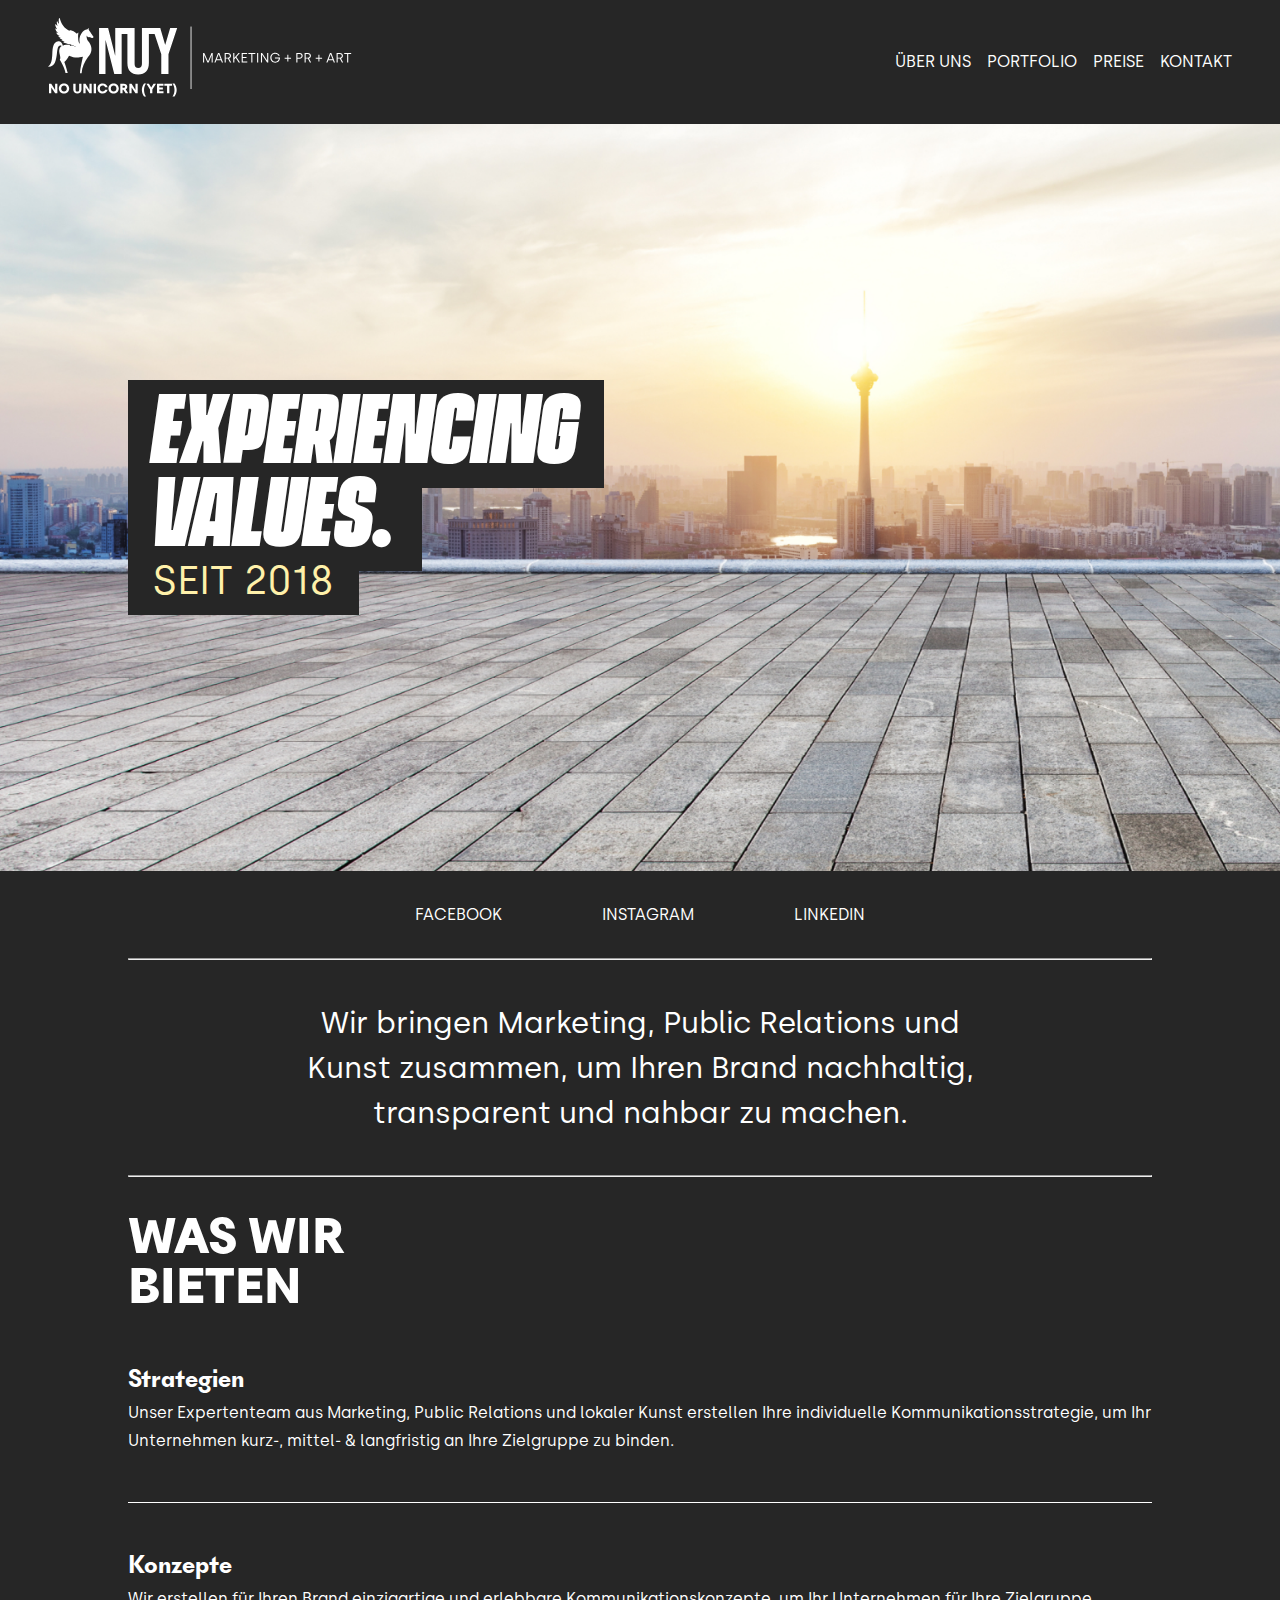
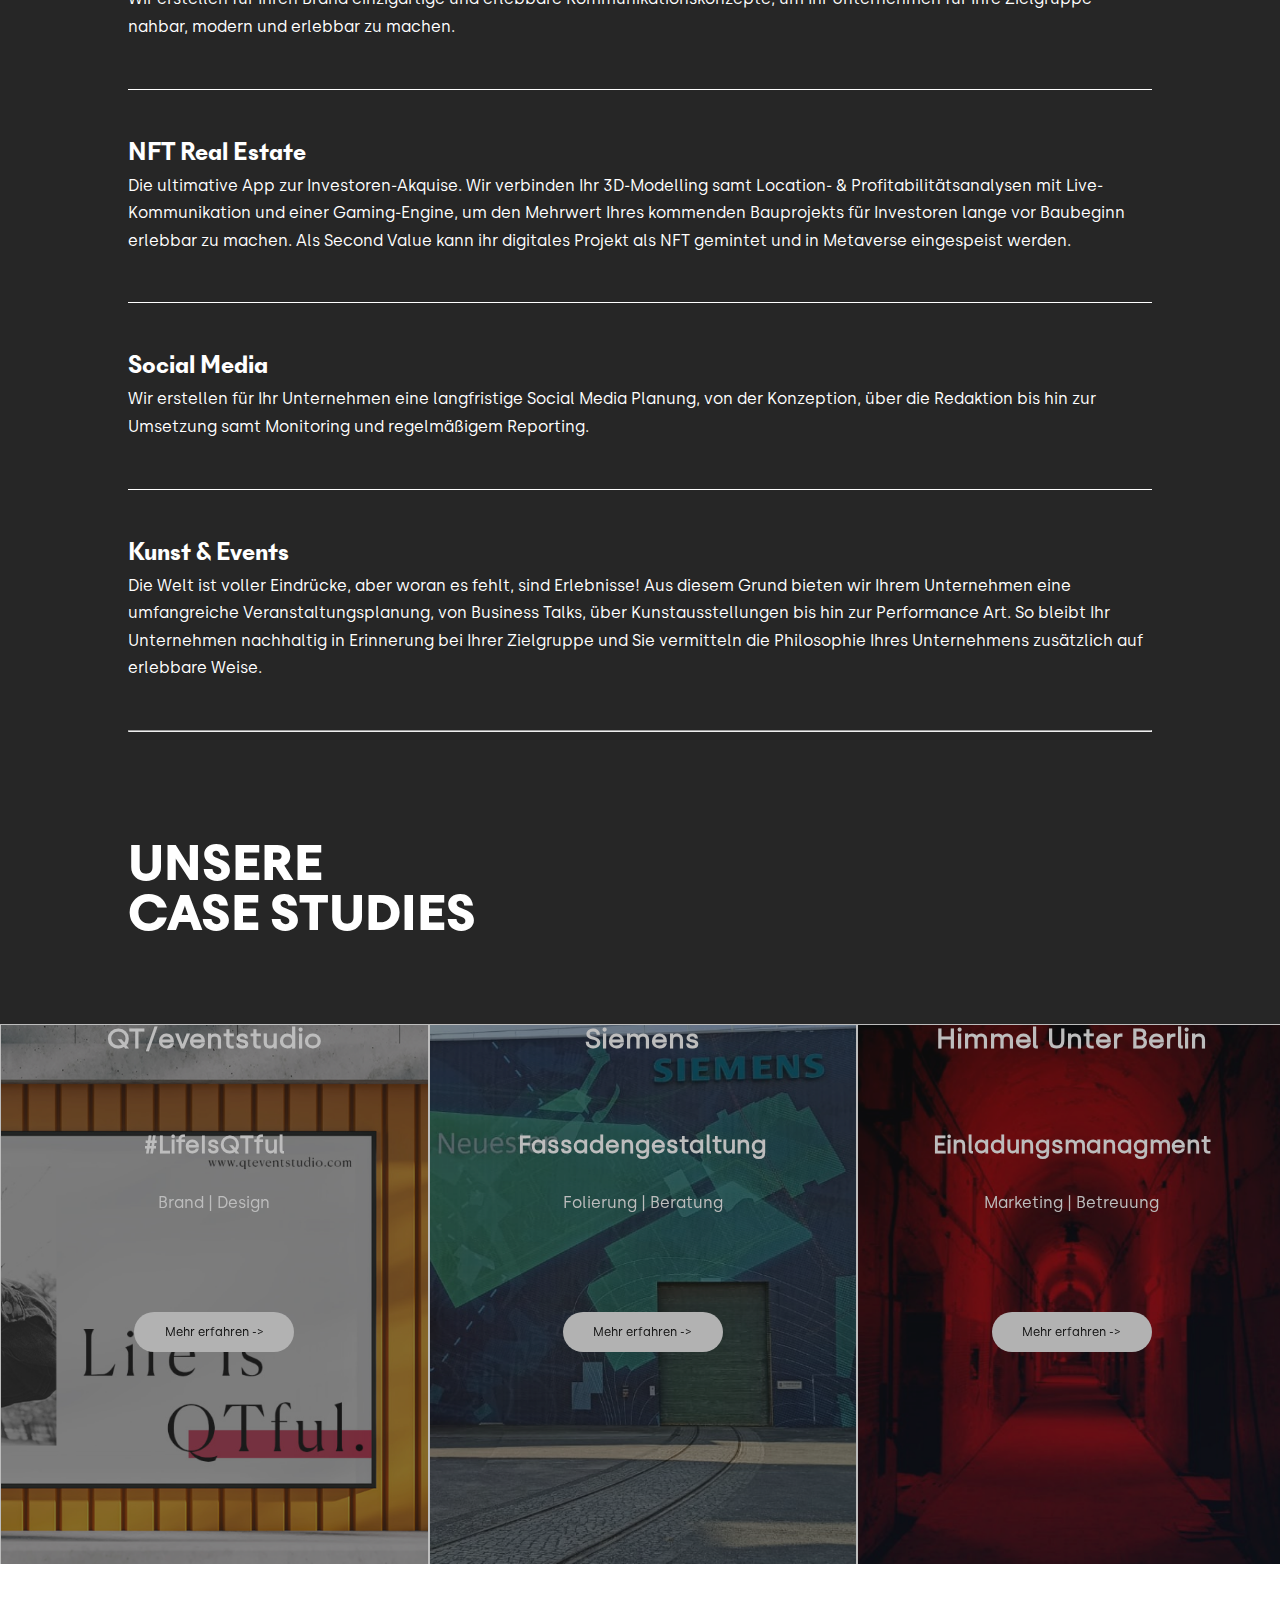
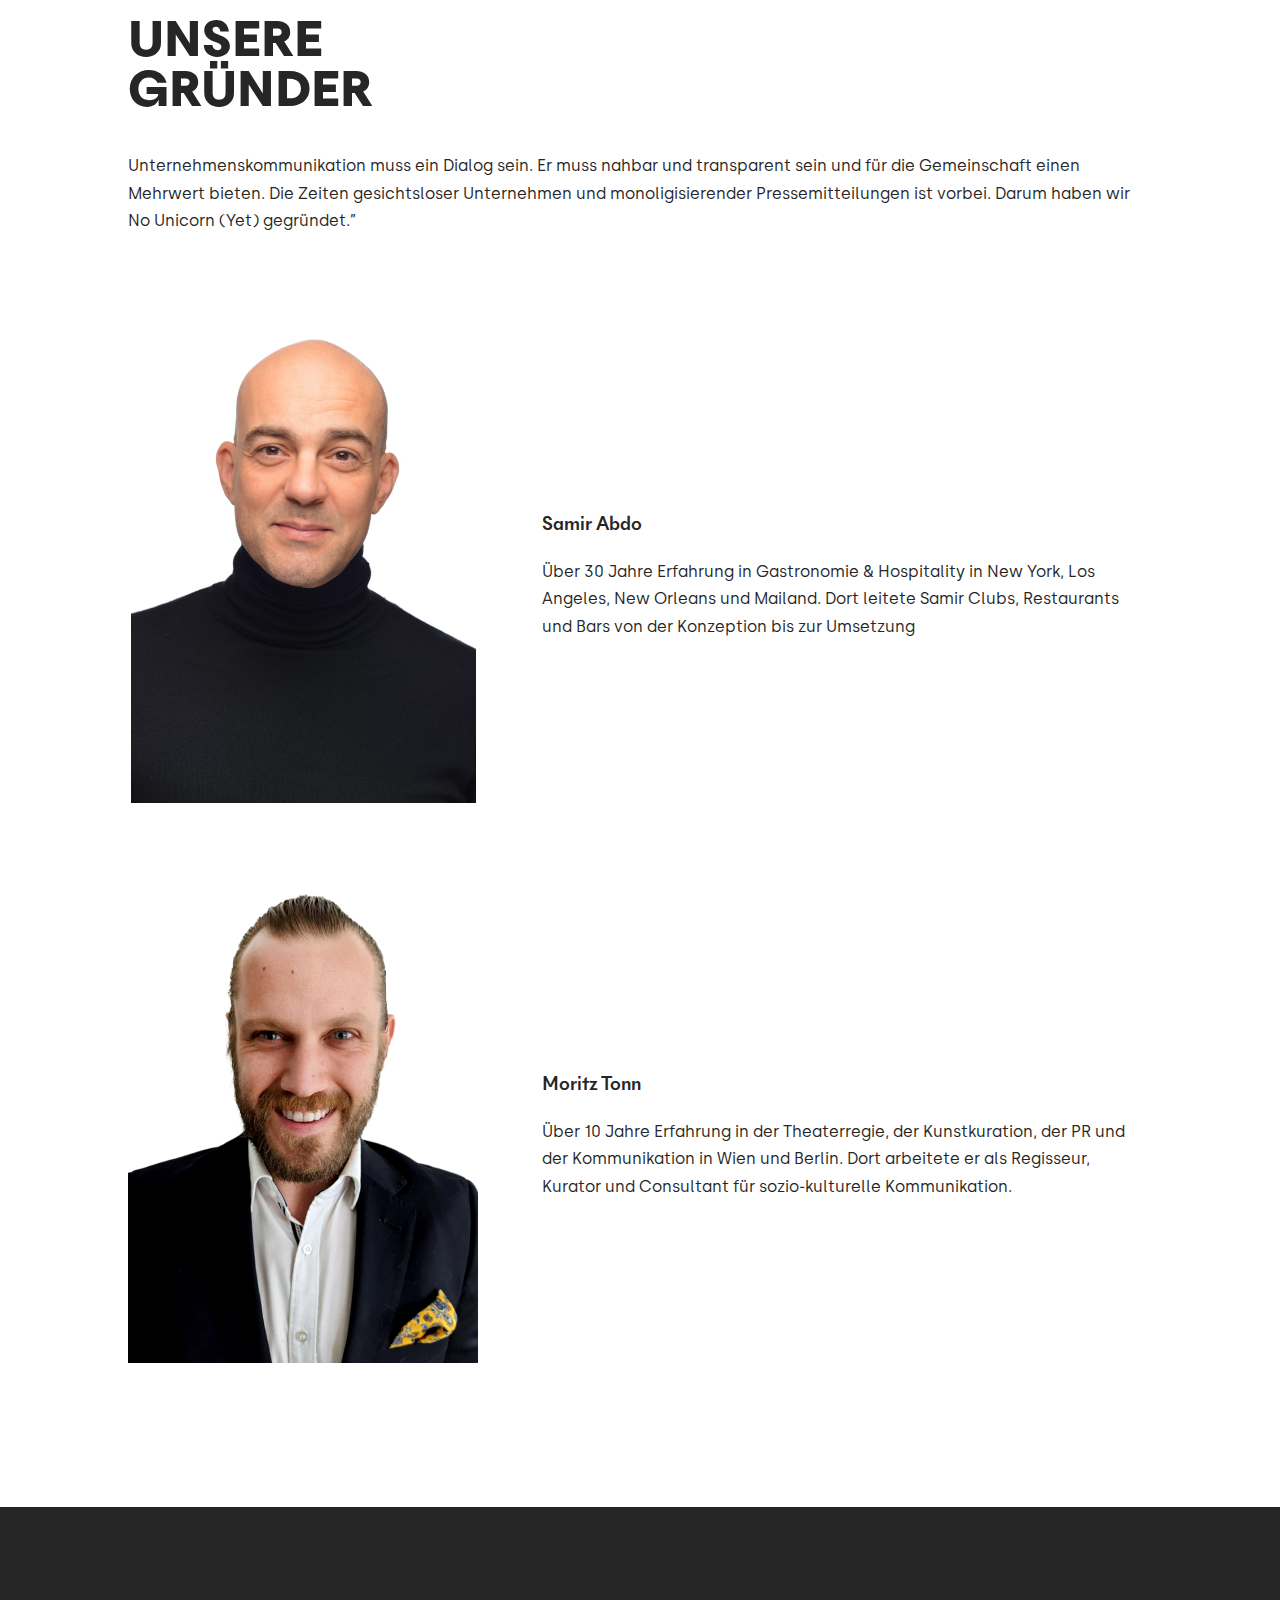
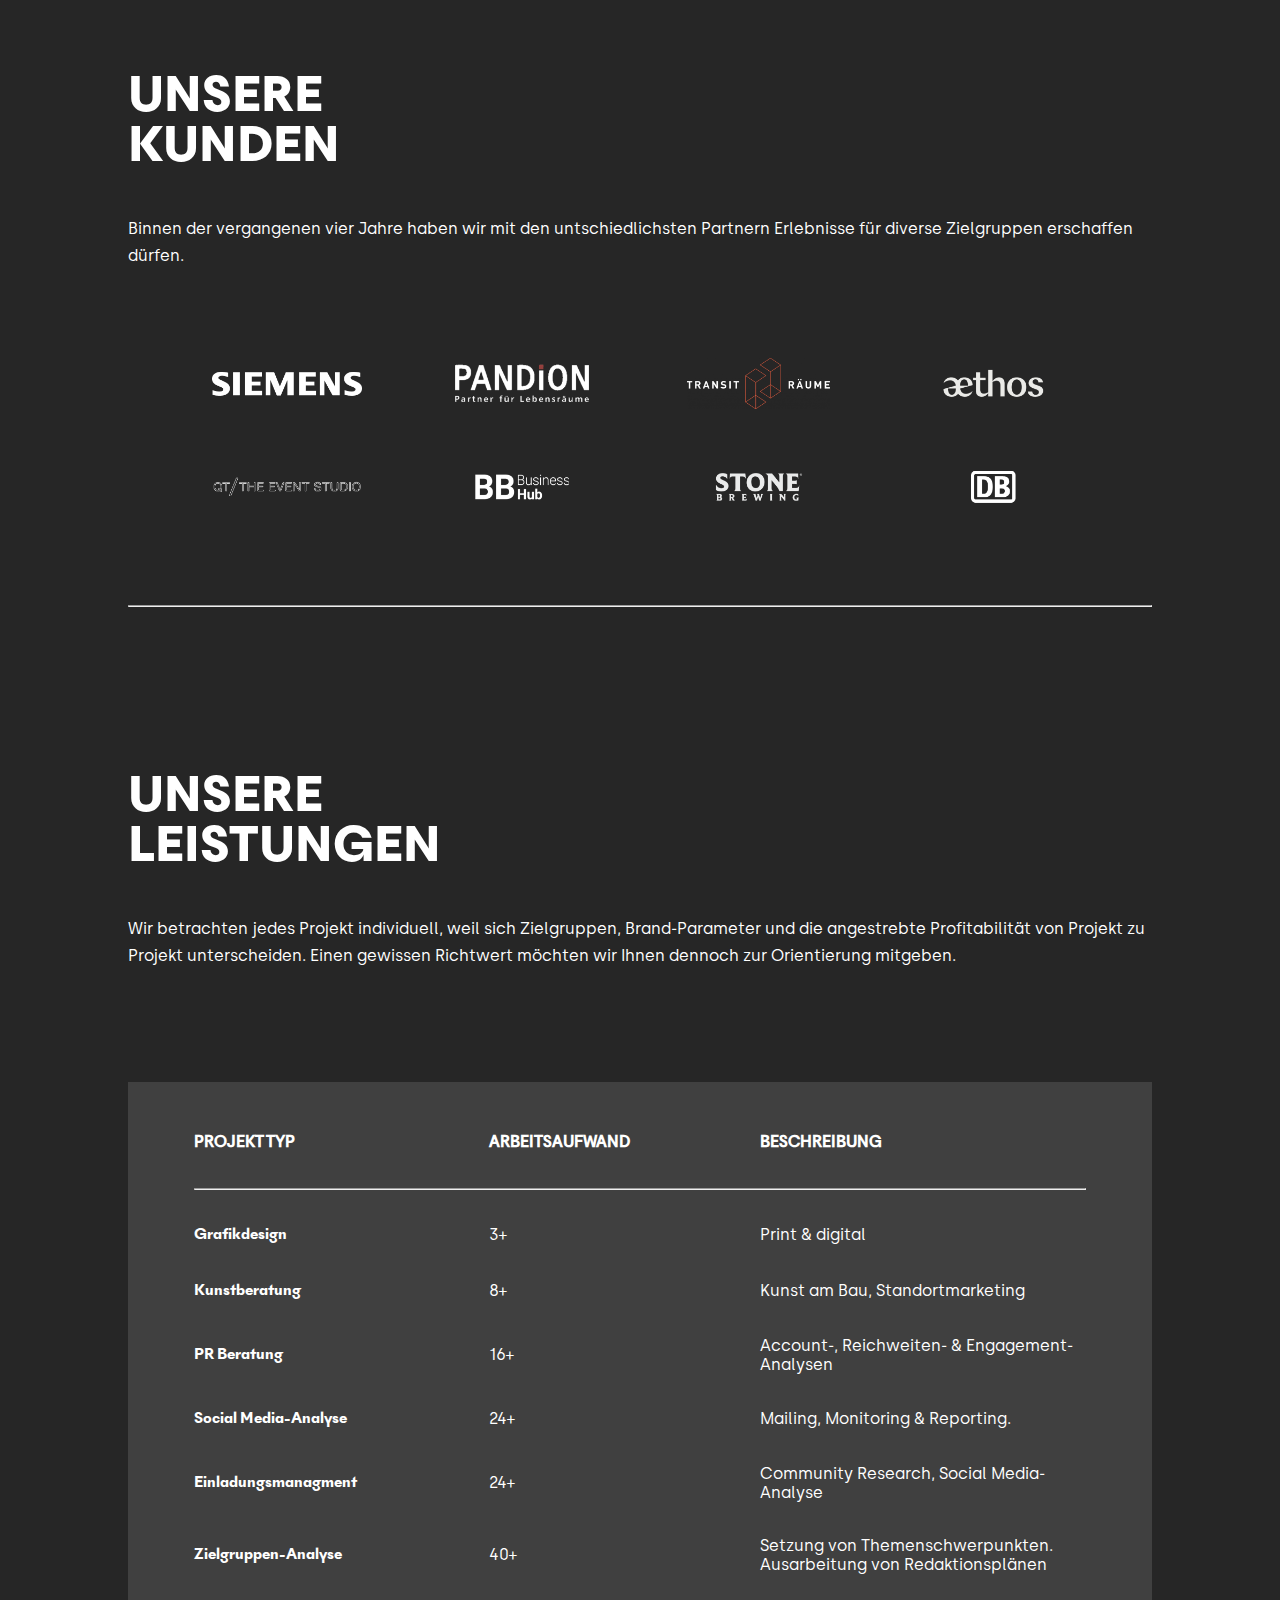
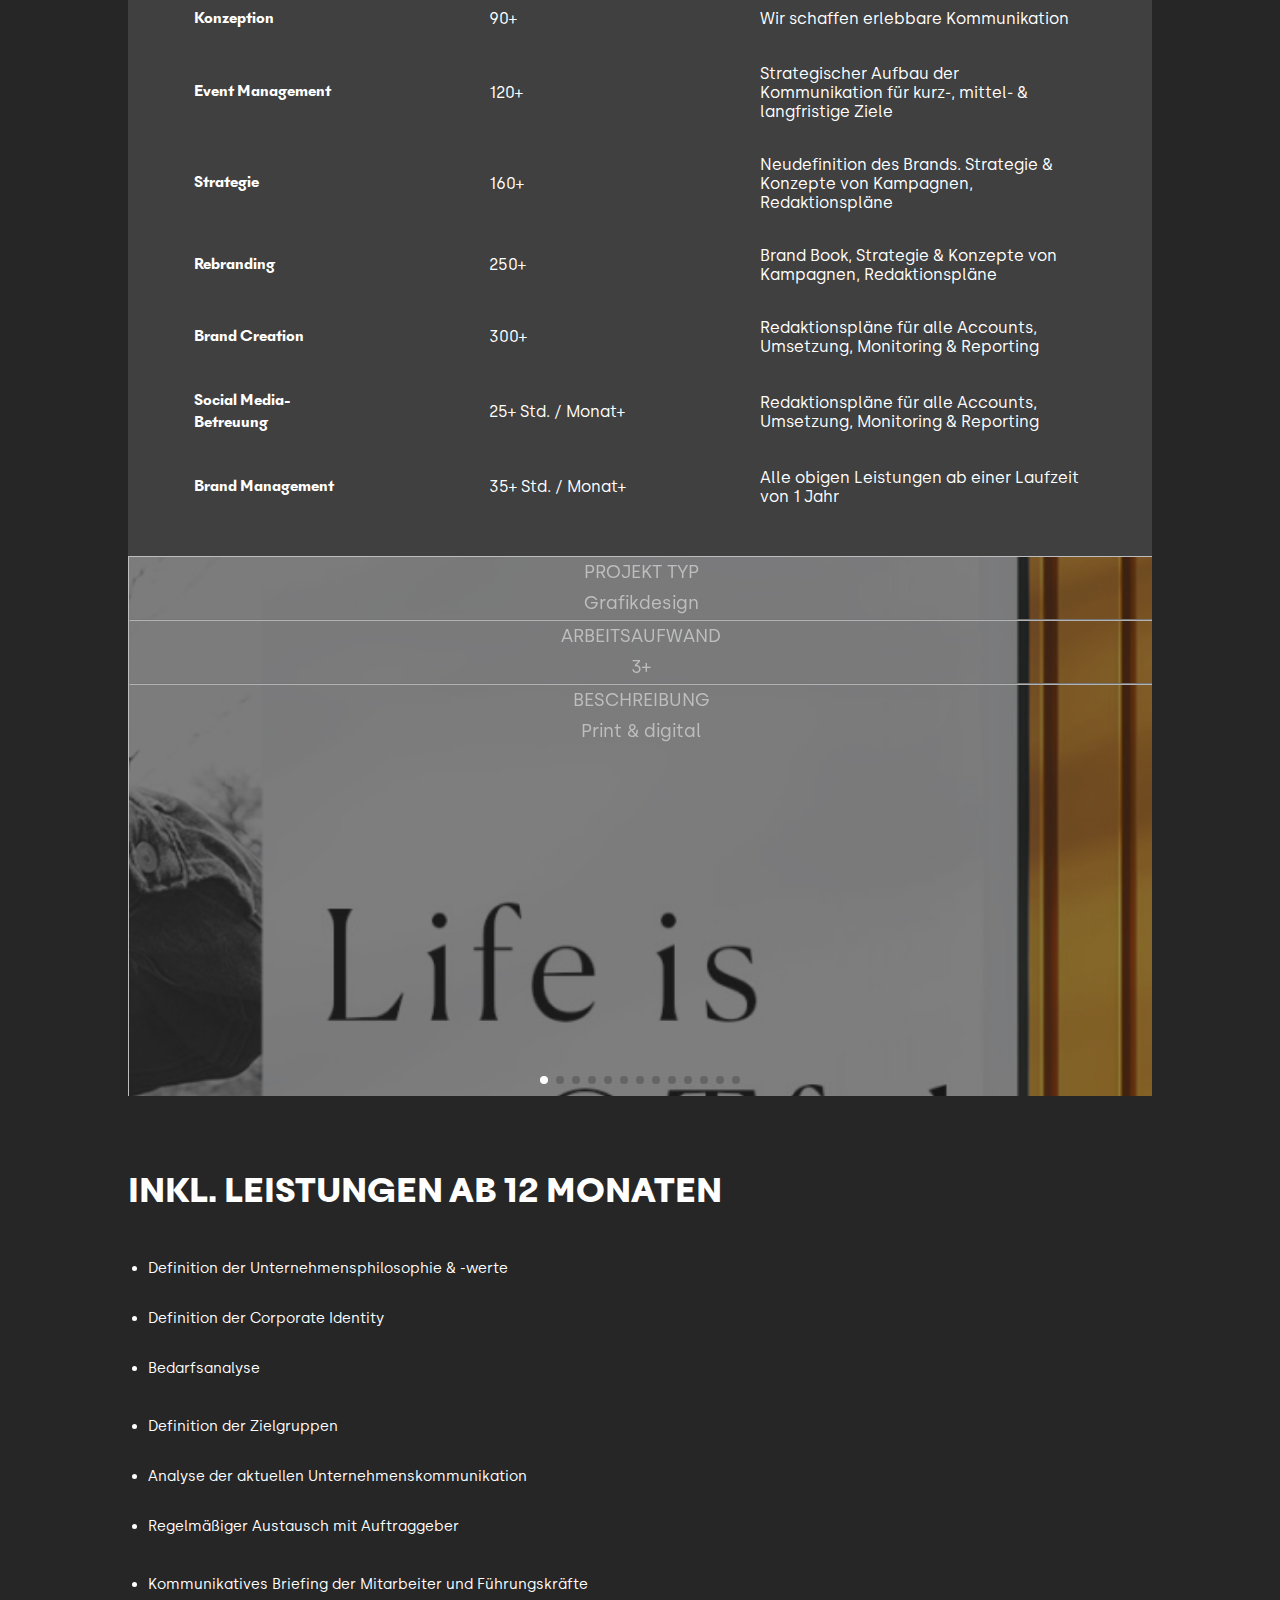
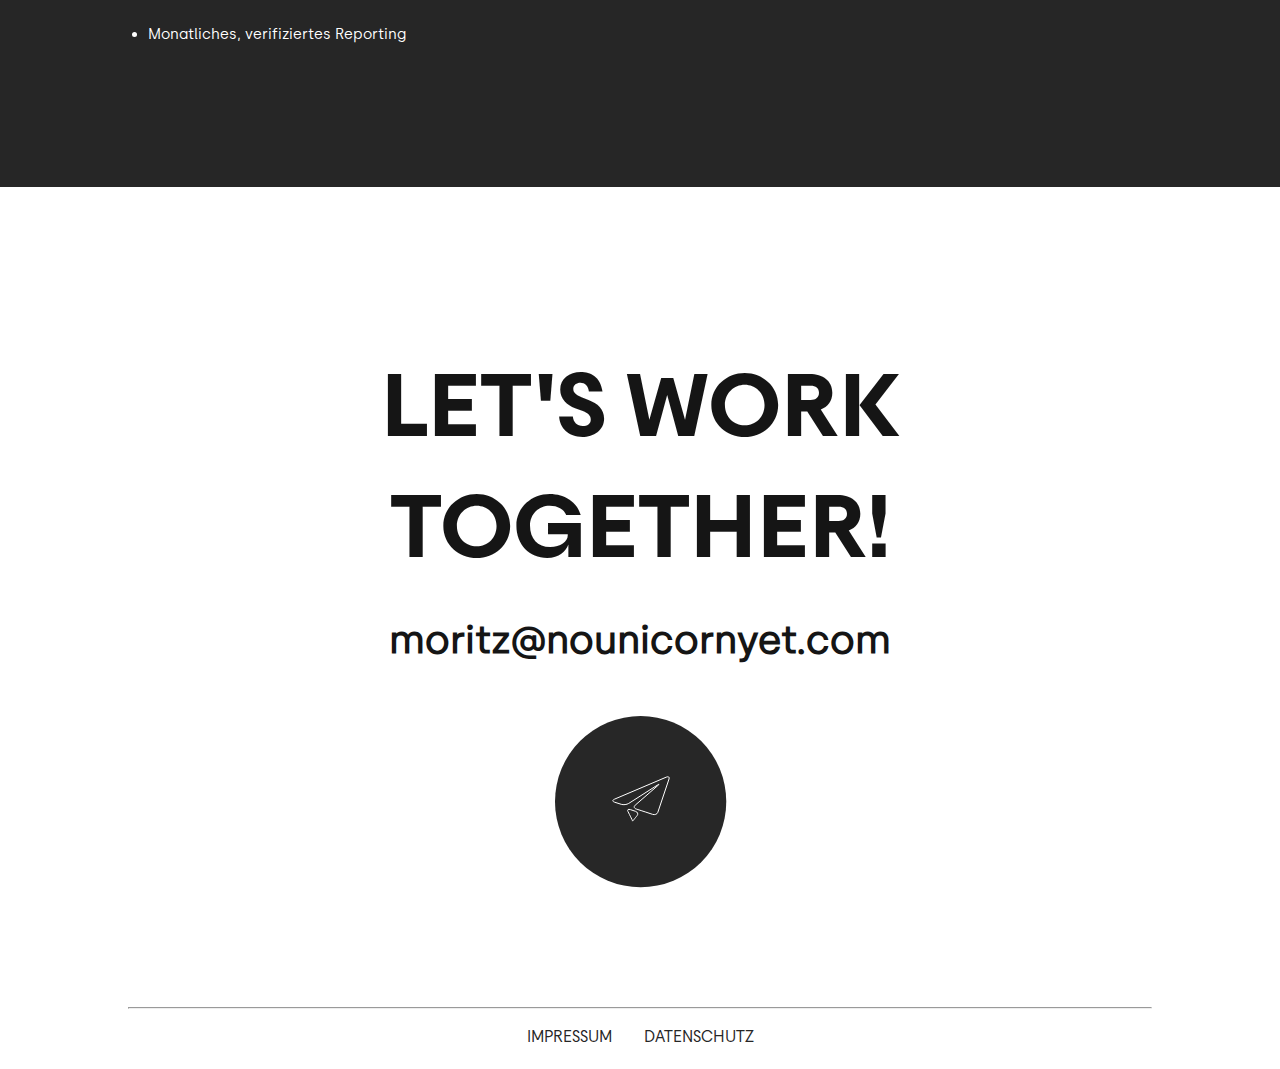
==== commit 31524a38: "added new logo and responsivness" ====
--- a/index.html
+++ b/index.html
@@ -11,7 +11,8 @@
 
     <body>
         <header class="primary-header flex">
-            <a href="index.html"><p id="logo">NO UNICORN (YET)</p></a>
+            <a href="index.html"><img class="logo" src="./images/logo.svg" alt="logo"></a>
+            <a href="index.html"><img class="logo-mobile" src="./images/logo-mobile.svg" alt="logo"></a>
 
             <button class="mobile-nav-toggle" aria-controls="primary-navigation" aria-expanded="false"><span class="sr-only"></span></button>
 
@@ -19,22 +20,22 @@
                 <ul id="primary-navigation" data-visible="false" class="primary-navigation flex">
                     <li>
                         <a class="nav-item" href="index.html#offer-link">
-                            <p>ABOUT</p>
+                            <p>ÜBER UNS</p>
                         </a>
                     </li>
                     <li>
-                        <a class="nav-item" href="index.html#founder-link">
+                        <a class="nav-item" href="index.html#casestudy-link">
                             <p>PORTFOLIO</p>
                         </a>
                     </li>
                     <li>
                         <a class="nav-item" href="index.html#pricing-link">
-                            <p>PRICING</p>
+                            <p>PREISE</p>
                         </a>
                     </li>
                     <li>
                         <a class="nav-item" href="index.html#contact-link">
-                            <p>CONTACT</p>
+                            <p>KONTAKT</p>
                         </a>
                     </li>
                 </ul>
@@ -53,13 +54,13 @@
 
         <div class="page-wrapper">
             <div class="socials-section">
-                <a href="#">
+                <a href="https://www.facebook.com/nounicornyet/">
                     <p>FACEBOOK</p>
                 </a>
-                <a href="#">
+                <a href="https://www.instagram.com/nounicornyet/">
                     <p>INSTAGRAM</p>
                 </a>
-                <a href="#">
+                <a href="https://www.linkedin.com/company/nounicornyet">
                     <p>LINKEDIN</p>
                 </a>
             </div>
@@ -73,25 +74,22 @@
             <hr></hr>
             <div class="offer-section" id="offer-link">
                 <div class="left-side">
-                    <h2>WAS WIR <br>BIETEN</h2>
+                    <h2 class="sticky-text">WAS WIR <br>BIETEN</h2>
                 </div>
                 <div class="right-side">
                     <div class="content-area">
-                        <img src="images/strategies.svg" alt="strategies">
                         <div class="content-text">
                             <h4>Strategien</h4>
                             <p>Unser Expertenteam aus Marketing, Public Relations und lokaler Kunst erstellen Ihre individuelle Kommunikationsstrategie, um Ihr Unternehmen kurz-, mittel- & langfristig an Ihre Zielgruppe zu binden. </p>
                         </div>
                     </div>
                     <div class="content-area">
-                        <img src="images/concepts.svg" alt="concepts">
                         <div class="content-text">
                             <h4>Konzepte</h4>
                             <p>Wir erstellen für Ihren Brand einzigartige und erlebbare Kommunikationskonzepte, um Ihr Unternehmen für Ihre Zielgruppe nahbar, modern und erlebbar zu machen. </p>
                         </div>
                     </div>
                     <div class="content-area">
-                        <img src="images/nftrealestate.svg" alt="nftrealestate">
                         <div class="content-text">
                             <h4>NFT Real Estate</h4>
                             <p>Die ultimative App zur Investoren-Akquise. Wir verbinden Ihr 3D-Modelling samt Location- & Profitabilitätsanalysen mit Live-Kommunikation und einer Gaming-Engine, um den Mehrwert Ihres kommenden Bauprojekts für Investoren lange vor Baubeginn erlebbar zu machen.
@@ -101,27 +99,27 @@
                         </div>
                     </div>
                     <div class="content-area">
-                        <img src="images/socialmedia.svg" alt="socialmedia">
                         <div class="content-text">
                             <h4>Social Media</h4>
                             <p>Wir erstellen für Ihr Unternehmen eine langfristige Social Media Planung, von der Konzeption, über die Redaktion bis hin zur Umsetzung samt Monitoring und regelmäßigem Reporting.</p>
                         </div>
                     </div>
                     <div class="content-area">
-                        <img src="images/artevents.svg" alt="artevents">
                         <div class="content-text">
                             <h4>Kunst & Events</h4>
                             <p>Die Welt ist voller Eindrücke, aber woran es fehlt, sind Erlebnisse! Aus diesem Grund bieten wir Ihrem Unternehmen eine umfangreiche Veranstaltungsplanung, von Business Talks, über Kunstausstellungen bis hin zur Performance Art. So bleibt Ihr Unternehmen nachhaltig in Erinnerung bei Ihrer Zielgruppe und Sie vermitteln die Philosophie Ihres Unternehmens zusätzlich auf erlebbare Weise. </p>
                         </div>
                     </div>
                 </div>
-                <hr></hr>
-            </div>
-        </div>
-
-        <div class="casestudy-section">
+            </div>
+        </div>
+        <div class="page-wrapper">
+            <hr></hr>
+        </div>
+        <div class="casestudy-section" id="casestudy-link">
             <div class="page-wrapper">
-                <h2>UNSERE BISHERIGEN PROJEKTE</h2>
+                
+                <h2>UNSERE <br> CASE STUDIES</h2>
             </div>
         </div>
 
@@ -132,21 +130,23 @@
                         <h3 class="casestudy-name unselectable">QT/eventstudio</h4>
                         <h3 class="casestudy-slogan unselectable">#LifeIsQTful</h3>
                         <p class="casestudy-action unselectable">Brand | Design</p>
-                        <a href="casestudy_qteventstudio.html"><button class="casestudy-bttn">View Case study -></button></a>
+                        <a href="casestudy_qteventstudio.html"><button class="casestudy-bttn">Mehr erfahren -></button></a>
                     </div> 
                 </div>
                 <div class="swiper-slide">
                     <div class="slider-card">
                         <h3 class="casestudy-name unselectable">Siemens</h4>
-                        <a href="casestudy_siemens.html"><button class="casestudy-bttn">View Case study -></button></a>
+                        <h3 class="casestudy-slogan unselectable">Fassadengestaltung</h3>
+                        <p class="casestudy-action unselectable">Folierung | Beratung</p>
+                        <a href="casestudy_siemens.html"><button class="casestudy-bttn">Mehr erfahren -></button></a>
                     </div> 
                 </div>
                 <div class="swiper-slide">
                     <div class="slider-card">
                         <h3 class="casestudy-name unselectable">Himmel Unter Berlin</h4>
                         <h3 class="casestudy-slogan unselectable">Einladungsmanagment</h3>
-                        <p class="casestudy-action unselectable">Brand | Marketing Concept | Design</p>
-                        <a href="casestudy_pandion.html"><button class="casestudy-bttn">View Case study -></button></a>
+                        <p class="casestudy-action unselectable">Marketing | Betreuung</p>
+                        <a href="casestudy_pandion.html"><button class="casestudy-bttn">Mehr erfahren -></button></a>
                     </div> 
                 </div>
             </div>
@@ -163,7 +163,7 @@
                         </p>
                         <div class="founder-portrait">
                             <div class="portrait-card">
-                                <img src="images/founder_picture1.png" alt="Samir Abdo">
+                                <img src="images/founder_picture1.png"  alt="Samir Abdo">
                                 <div class="founder-description">
                                     <p class="portrait-name">Samir  Abdo</p>
                                     <p>Über 30 Jahre Erfahrung in Gastronomie & Hospitality in New York, Los Angeles, New Orleans und Mailand. Dort leitete Samir Clubs, Restaurants und Bars von der Konzeption bis zur Umsetzung </p>
@@ -189,21 +189,37 @@
                 </p>
             </div>
             <div class="logo-section">
-                <img src="images/Siemens.png" alt="placeholder">
-                <img src="images/Pandion.png" alt="placeholder">
-                <img src="images/Transitraeume.png" alt="placeholder">
-                <img src="images/aethos.png" alt="placeholder">
-                <img src="images/DeutscheBahn.png" alt="placeholder">
-                <img src="images/QTEventStudio.png" alt="placeholder">
-                <img src="images/BusinessHub.png" alt="placeholder">
-                <img src="images/StoneBrewing.png" alt="placeholder">
+                <div class="logo-image">
+                    <img src="images/logo/Siemens.png" alt="siemens-logo">
+                </div>
+                <div class="logo-image">
+                    <img src="images/logo/Pandion.png" alt="pandion-logo">
+                </div>
+                <div class="logo-image">
+                    <img src="images/logo/Transitraeume.png" alt="transitraueme-logo">
+                </div>
+                <div class="logo-image">
+                    <img src="images/logo/aethos.png" alt="aethos-logo">
+                </div>
+                <div class="logo-image">
+                    <img src="images/logo/QTEventStudio.png" alt="qt-logo">
+                </div>
+                <div class="logo-image">
+                    <img src="images/logo/BusinessHub.png" alt="businesshub-logo">
+                </div>
+                <div class="logo-image">
+                    <img src="images/logo/StoneBrewing.png" alt="stonebrewing-logo">
+                </div>  
+                <div class="logo-image">
+                    <img src="images/logo/DeutscheBahn.png" alt="db-logo">
+                </div>         
             </div>
 
             <hr></hr>
 
             <div class="pricing-section" id="pricing-link">
                 <div class="pricing-text">
-                    <h2>UNSERE PREISE</h2>
+                    <h2>UNSERE<br> LEISTUNGEN</h2>
                     <p>
                         Wir betrachten jedes Projekt individuell, weil sich Zielgruppen, Brand-Parameter und die angestrebte Profitabilität von Projekt zu Projekt unterscheiden. Einen gewissen Richtwert möchten wir Ihnen dennoch zur Orientierung mitgeben.
                     </p>
@@ -211,9 +227,9 @@
                 <!-- desktop -->
                 <table>
                     <tr>
-                        <th align="left">PROJECT TYPE</th>
-                        <th align="left">HOURS OF WORK</th>
-                        <th align="left">DESCRIPTION</th>
+                        <th align="left">PROJEKT TYP</th>
+                        <th align="left">ARBEITSAUFWAND</th>
+                        <th align="left">BESCHREIBUNG</th>
                     </tr>
                     <tr> 
                         <td colspan="3"> <hr /> </td>      
@@ -446,8 +462,7 @@
                 </div>
 
                 <div class="pricing-includes">
-                    <h3>JEDES PROJEkT
-                        UMFASST</h3>
+                    <h3>INKL. LEISTUNGEN AB 12 MONATEN</h3>
                     <ul>
                         <li>Definition der Unternehmensphilosophie & -werte </li>
                         <li>Definition der Corporate Identity</li>
@@ -470,12 +485,12 @@
                 <div class="cta-section">
                     <h1 id="cta-text">LET'S WORK TOGETHER!</h1>
                     <h2 id="cta-mail">moritz@nounicornyet.com</h2>
-                    <img src="images/mail-cta.svg" alt="mail">
+                    <a href="mailto:moritz@nounicornyet.com"><img src="images/mail-cta.svg" alt="mail"></a>
                 </div>
                 <hr></hr>
                 <div class="footer-section">
-                    <p class="footer-font">PRIVACY POLICY</p>
-                    <p class="footer-font">TERMS & CONDITIONS</p>
+                    <a href="impressum.html"><p class="footer-font">IMPRESSUM</p></a>
+                    <a href="datenschutz.html"><p class="footer-font">DATENSCHUTZ</p></a>
                 </div>
             </div>
         </div>
--- a/styles/styles.css
+++ b/styles/styles.css
@@ -81,10 +81,14 @@
   overflow-x: hidden;
 }
 
-#logo {
-  font-family: Vanguard;
-  font-size: clamp(2.25em, 4vw, 4em);
-  margin: 2rem;
+.logo {
+  margin-left: 2rem;
+  width: 19rem;
+  padding: 1rem 0;
+}
+
+.logo-mobile {
+  display: none;
 }
 
 .flex {
@@ -109,6 +113,7 @@
   -webkit-box-pack: justify;
       -ms-flex-pack: justify;
           justify-content: space-between;
+  margin-left: 1rem;
 }
 
 .mobile-nav-toggle {
@@ -121,7 +126,21 @@
   margin: 0;
 }
 
-@media (max-width: 48rem) {
+@media (max-width: 51.6rem) {
+  .logo {
+    display: none;
+  }
+  .logo-mobile {
+    display: block;
+    width: 20vw;
+    min-width: 6rem;
+    padding: 1rem 0;
+  }
+  .primary-header {
+    -webkit-box-pack: start;
+        -ms-flex-pack: start;
+            justify-content: flex-start;
+  }
   .primary-navigation {
     gap: var(--gap, 3rem);
     position: fixed;
@@ -150,7 +169,7 @@
   .mobile-nav-toggle {
     display: block;
     position: absolute;
-    top: 3.25rem;
+    top: 5vw;
     right: 2rem;
     z-index: 10;
     background-color: transparent;
@@ -166,21 +185,10 @@
   }
 }
 
-@media (min-width: 30rem) and (max-width: 82rem) {
-  #logo {
-    font-size: 2.25em;
-    color: blue;
-  }
-}
-
 @media (max-width: 30rem) {
-  #logo {
-    font-size: 2em;
-    color: red;
-  }
   .mobile-nav-toggle {
     width: 1.5rem;
-    top: 2.75rem;
+    top: 1.75rem;
   }
 }
 
@@ -188,6 +196,12 @@
   margin: auto;
   width: 80vw;
   max-width: 100rem;
+}
+
+@media (max-width: 51.6rem) {
+  .page-wrapper {
+    width: 90vw;
+  }
 }
 
 .hero-section {
@@ -225,7 +239,6 @@
   margin-top: auto;
   margin-bottom: auto;
   width: 80vw;
-  min-width: 800px;
 }
 
 @media (min-width: 30rem) and (max-width: 82rem) {
@@ -341,6 +354,10 @@
   position: sticky;
   position: -webkit-sticky;
   /* Safari */
+}
+
+.offer-section .left-side .sticky-text {
+  padding-bottom: 100px;
 }
 
 .offer-section .right-side .content-area {
@@ -362,12 +379,7 @@
   height: 460px;
 }
 
-.offer-section .right-side .content-area img {
-  width: 120px;
-}
-
 .offer-section .right-side .content-area .content-text {
-  padding-left: 50px;
   width: 45%;
 }
 
@@ -388,10 +400,10 @@
     top: 0;
     margin-top: 2.5rem;
   }
+  .offer-section .left-side .sticky-text {
+    padding-bottom: 0;
+  }
   .offer-section .right-side .content-area {
-    -webkit-box-pack: start;
-        -ms-flex-pack: start;
-            justify-content: flex-start;
     height: -webkit-fit-content;
     height: -moz-fit-content;
     height: fit-content;
@@ -429,17 +441,17 @@
 }
 
 .casestudy-section {
-  margin-top: 5rem;
+  margin-top: 7rem;
 }
 
 .casestudy-section h2 {
-  width: 15ch;
   margin-bottom: 5rem;
 }
 
 .swiper {
   width: 100%;
   height: 60vh;
+  min-height: 30rem;
 }
 
 .swiper .swiper-pagination-bullet-active {
@@ -546,7 +558,6 @@
       -ms-flex-pack: justify;
           justify-content: space-between;
   padding-bottom: 7rem;
-  min-width: 360px;
 }
 
 .founder-section .founder-portrait .portrait-name {
@@ -567,8 +578,10 @@
     display: block;
     padding-top: 3.5rem;
   }
+  .founder-section .founder-text h2 {
+    padding-bottom: 2rem;
+  }
   .founder-section .founder-text p {
-    margin-top: 2rem;
     width: -webkit-fit-content;
     width: -moz-fit-content;
     width: fit-content;
@@ -598,6 +611,9 @@
     display: block;
     padding-top: 3.5rem;
   }
+  .founder-section .founder-text h2 {
+    padding-bottom: 2rem;
+  }
   .founder-section .founder-text p {
     width: -webkit-fit-content;
     width: -moz-fit-content;
@@ -605,9 +621,16 @@
   }
   .founder-section .founder-portrait {
     display: block;
+    min-width: none !important;
   }
   .founder-section .portrait-card:nth-child(2n) {
     margin-top: 5.5rem;
+  }
+}
+
+@media (max-width: 30rem) {
+  .founder-section img {
+    width: 100%;
   }
 }
 
@@ -619,7 +642,7 @@
       -ms-flex-pack: justify;
           justify-content: space-between;
   padding-top: 10.5rem;
-  padding-bottom: 7rem;
+  padding-bottom: 5rem;
 }
 
 .cooperation-section p {
@@ -627,29 +650,33 @@
 }
 
 .logo-section {
-  margin: auto;
-  width: 60%;
-  display: -webkit-box;
-  display: -ms-flexbox;
-  display: flex;
-  -ms-flex-pack: distribute;
-      justify-content: space-around;
+  display: -webkit-box;
+  display: -ms-flexbox;
+  display: flex;
   -ms-flex-wrap: wrap;
       flex-wrap: wrap;
-  padding-bottom: 7rem;
+  -webkit-box-pack: center;
+      -ms-flex-pack: center;
+          justify-content: center;
+  padding-bottom: 3rem;
+}
+
+.logo-section .logo-image {
+  -webkit-box-flex: 0;
+      -ms-flex: 0 0 23%;
+          flex: 0 0 23%;
+  padding-bottom: 2rem;
+  text-align: center;
 }
 
 .logo-section img {
-  width: -webkit-fit-content;
-  width: -moz-fit-content;
-  width: fit-content;
-  height: -webkit-fit-content;
-  height: -moz-fit-content;
-  height: fit-content;
-  -webkit-box-flex: 0;
-      -ms-flex: 0 1 20%;
-          flex: 0 1 20%;
-  padding: 1em;
+  width: 150px;
+}
+
+@media (max-width: 30rem) {
+  .logo-section img {
+    width: 125px;
+  }
 }
 
 @media (min-width: 30rem) and (max-width: 82rem) {
@@ -708,9 +735,10 @@
 .pricing-section table {
   margin-left: auto;
   margin-right: auto;
+  width: 100%;
   color: white;
   background-color: #404040;
-  padding: 0.75rem;
+  padding: 2rem 0;
 }
 
 .pricing-section table th {
@@ -734,11 +762,14 @@
   -ms-flex-pack: distribute;
       justify-content: space-around;
   gap: 5.2em;
-  padding-top: 10.5rem;
+  margin-top: 5rem;
   padding-bottom: 7rem;
 }
 
 .pricing-section ul {
+  padding: 1.25rem;
+  padding-bottom: 0;
+  padding-top: 0.5rem;
   color: white;
 }
 
@@ -748,13 +779,13 @@
   padding-bottom: 2rem;
 }
 
-@media (min-width: 82rem) {
+@media (min-width: 64rem) {
   .pricingSwiper {
     display: none;
   }
 }
 
-@media (max-width: 82rem) {
+@media (max-width: 64rem) {
   .pricing-section table {
     display: none;
   }
@@ -762,8 +793,12 @@
     height: 50vh;
   }
   .pricingSwiper .swiper-slide {
+    -webkit-box-align: baseline;
+        -ms-flex-align: baseline;
+            align-items: baseline;
     border: 0;
     background: #404040;
+    opacity: 100%;
     -webkit-box-pack: left;
         -ms-flex-pack: left;
             justify-content: left;
@@ -777,7 +812,7 @@
     font-size: 0.9em;
   }
   .pricingSwiper .swiper-slide .slider-card p {
-    padding: 1rem 1.75rem;
+    padding: 1rem 6vw;
   }
   .pricingSwiper .swiper-slide .slider-card hr {
     margin: auto;
@@ -818,6 +853,9 @@
   }
   .pricing-section .pricing-includes h3 {
     margin-bottom: 2.5rem;
+  }
+  .pricingSwiper {
+    height: 35rem;
   }
 }
 
@@ -836,15 +874,19 @@
 
 .last-section #cta-text {
   font-family: NPS-Bold;
-  font-size: 110px;
+  font-size: clamp(3rem, 7vw, 8rem);
   color: #151515;
 }
 
 .last-section #cta-mail {
-  -webkit-text-stroke: #262626 0.5px;
-  font-family: NPS-Regular;
-  font-size: 90px;
-  padding: 5rem;
+  color: #151515;
+  font-family: Silka-Regular;
+  font-size: clamp(1.25rem, 3vw, 4rem);
+  padding: 1.5rem 0;
+}
+
+.last-section img {
+  padding-top: 2rem;
 }
 
 .last-section .footer-section {
@@ -867,20 +909,6 @@
 }
 
 @media (min-width: 30rem) and (max-width: 82rem) {
-  .last-section #cta-text {
-    font-size: 4rem;
-  }
-  .last-section #cta-mail {
-    margin: auto;
-    width: -webkit-fit-content;
-    width: -moz-fit-content;
-    width: fit-content;
-    font-size: 2.5rem;
-    padding: 0;
-  }
-  .last-section img {
-    margin-top: 2.5rem;
-  }
   .last-section .footer-font {
     font-size: 1rem;
     padding: 1rem;
@@ -888,20 +916,6 @@
 }
 
 @media (max-width: 30rem) {
-  .last-section #cta-text {
-    font-size: 4rem;
-  }
-  .last-section #cta-mail {
-    margin-top: 2.5rem;
-    width: -webkit-fit-content;
-    width: -moz-fit-content;
-    width: fit-content;
-    font-size: 2.5rem;
-    padding: 0;
-  }
-  .last-section img {
-    margin-top: 2.5rem;
-  }
   .last-section .footer-font {
     font-size: 1rem;
     padding: 1rem;
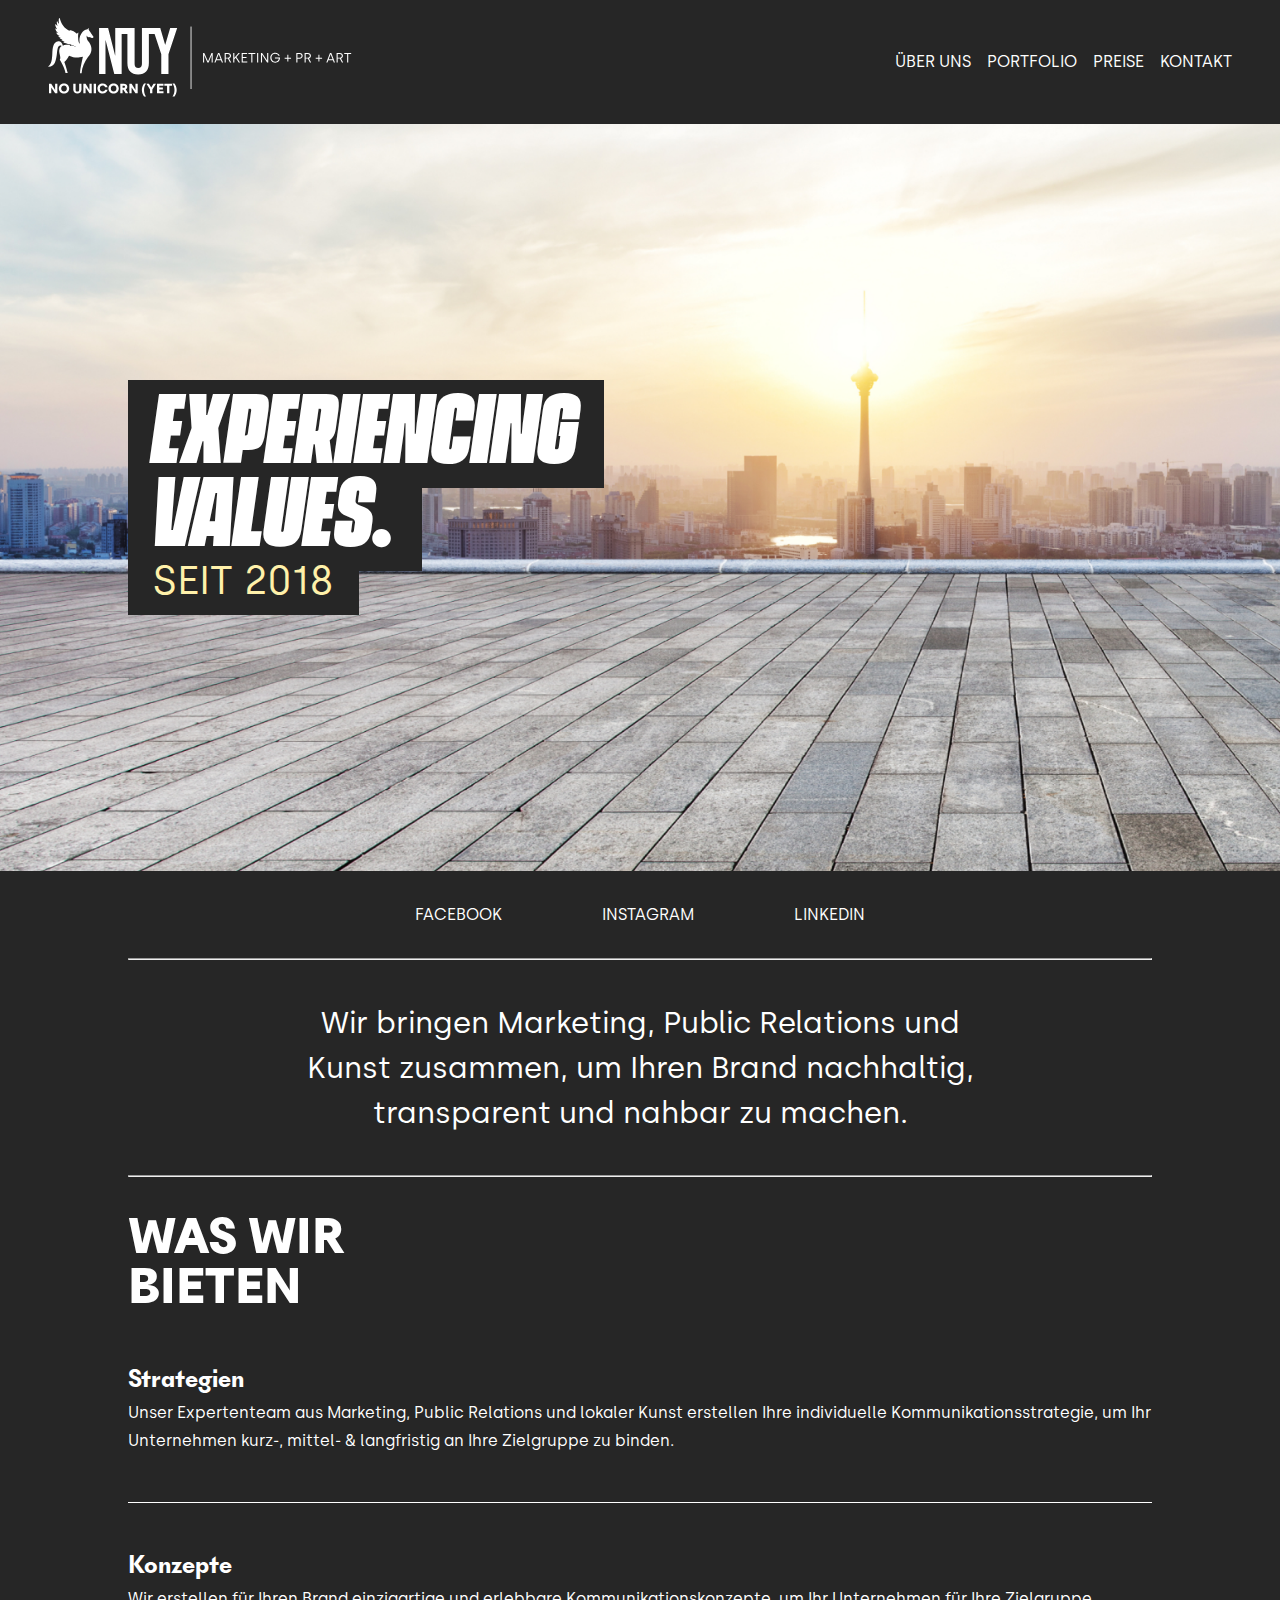
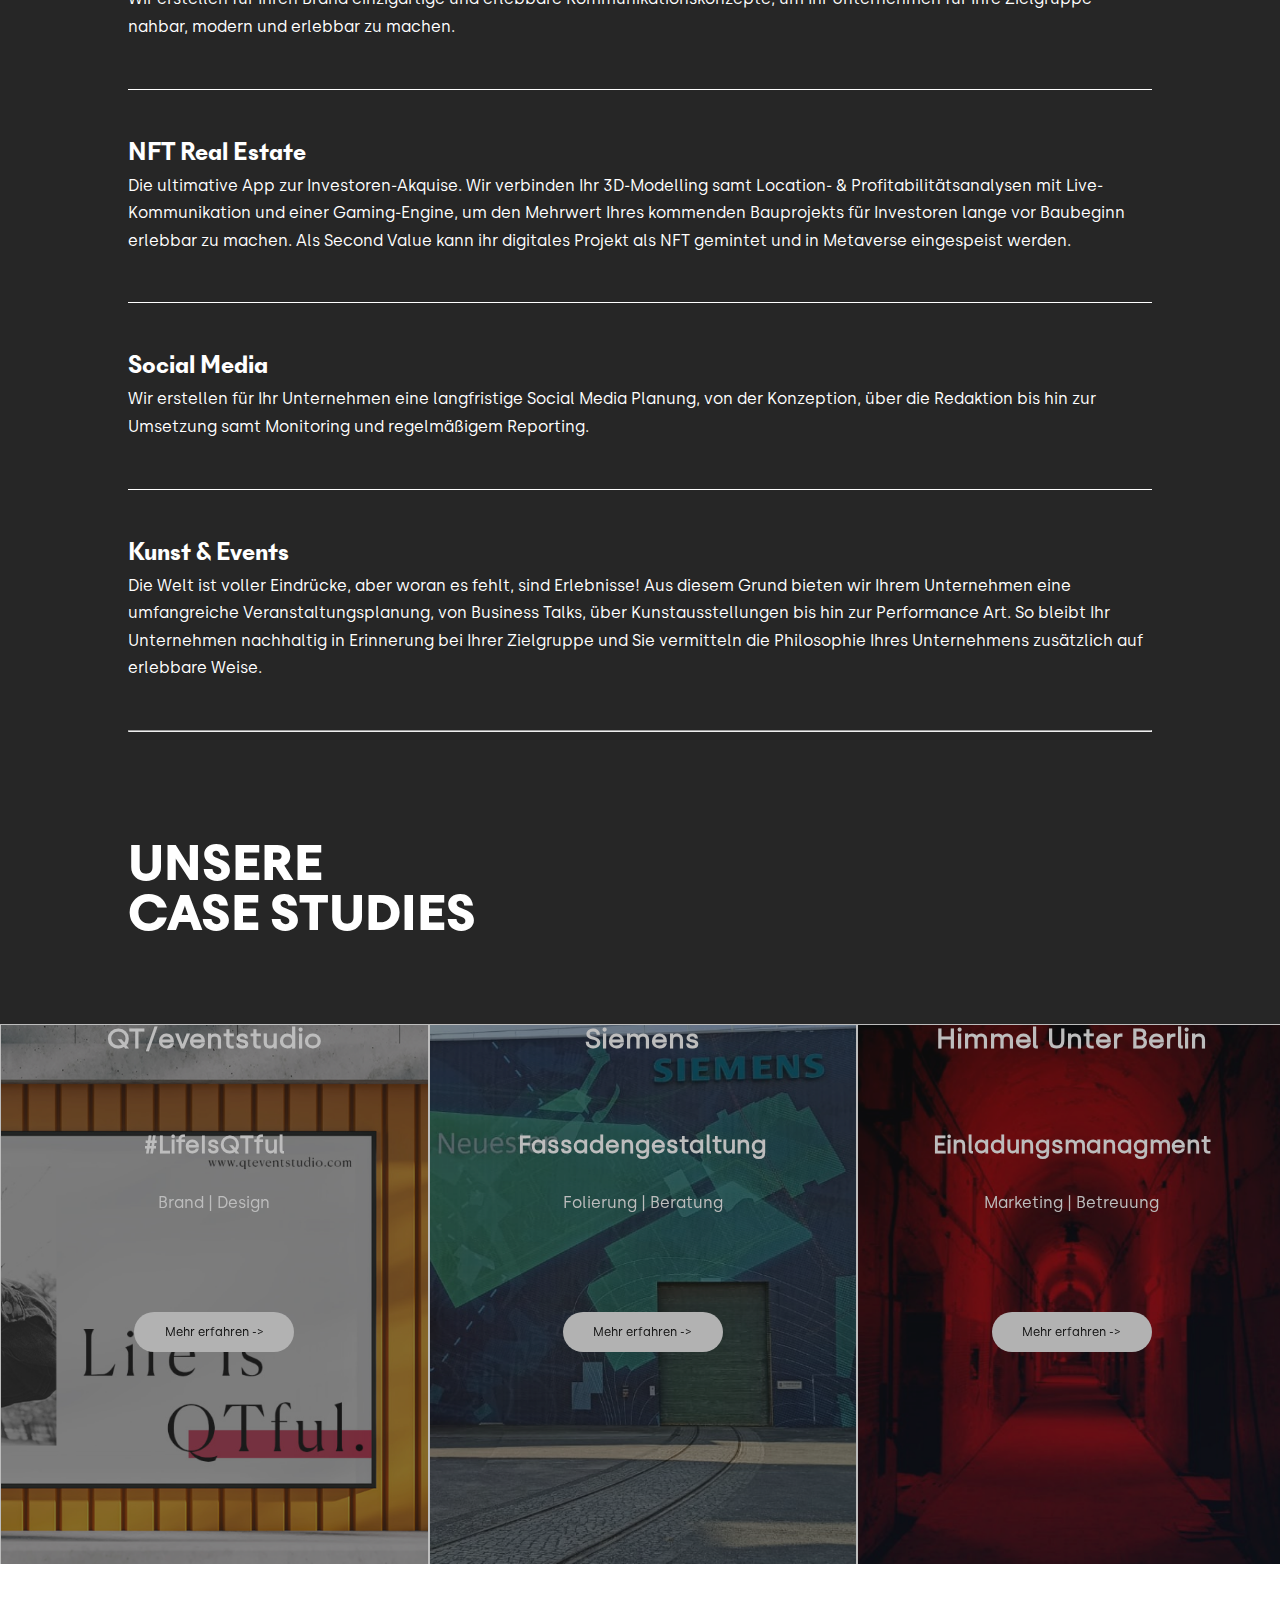
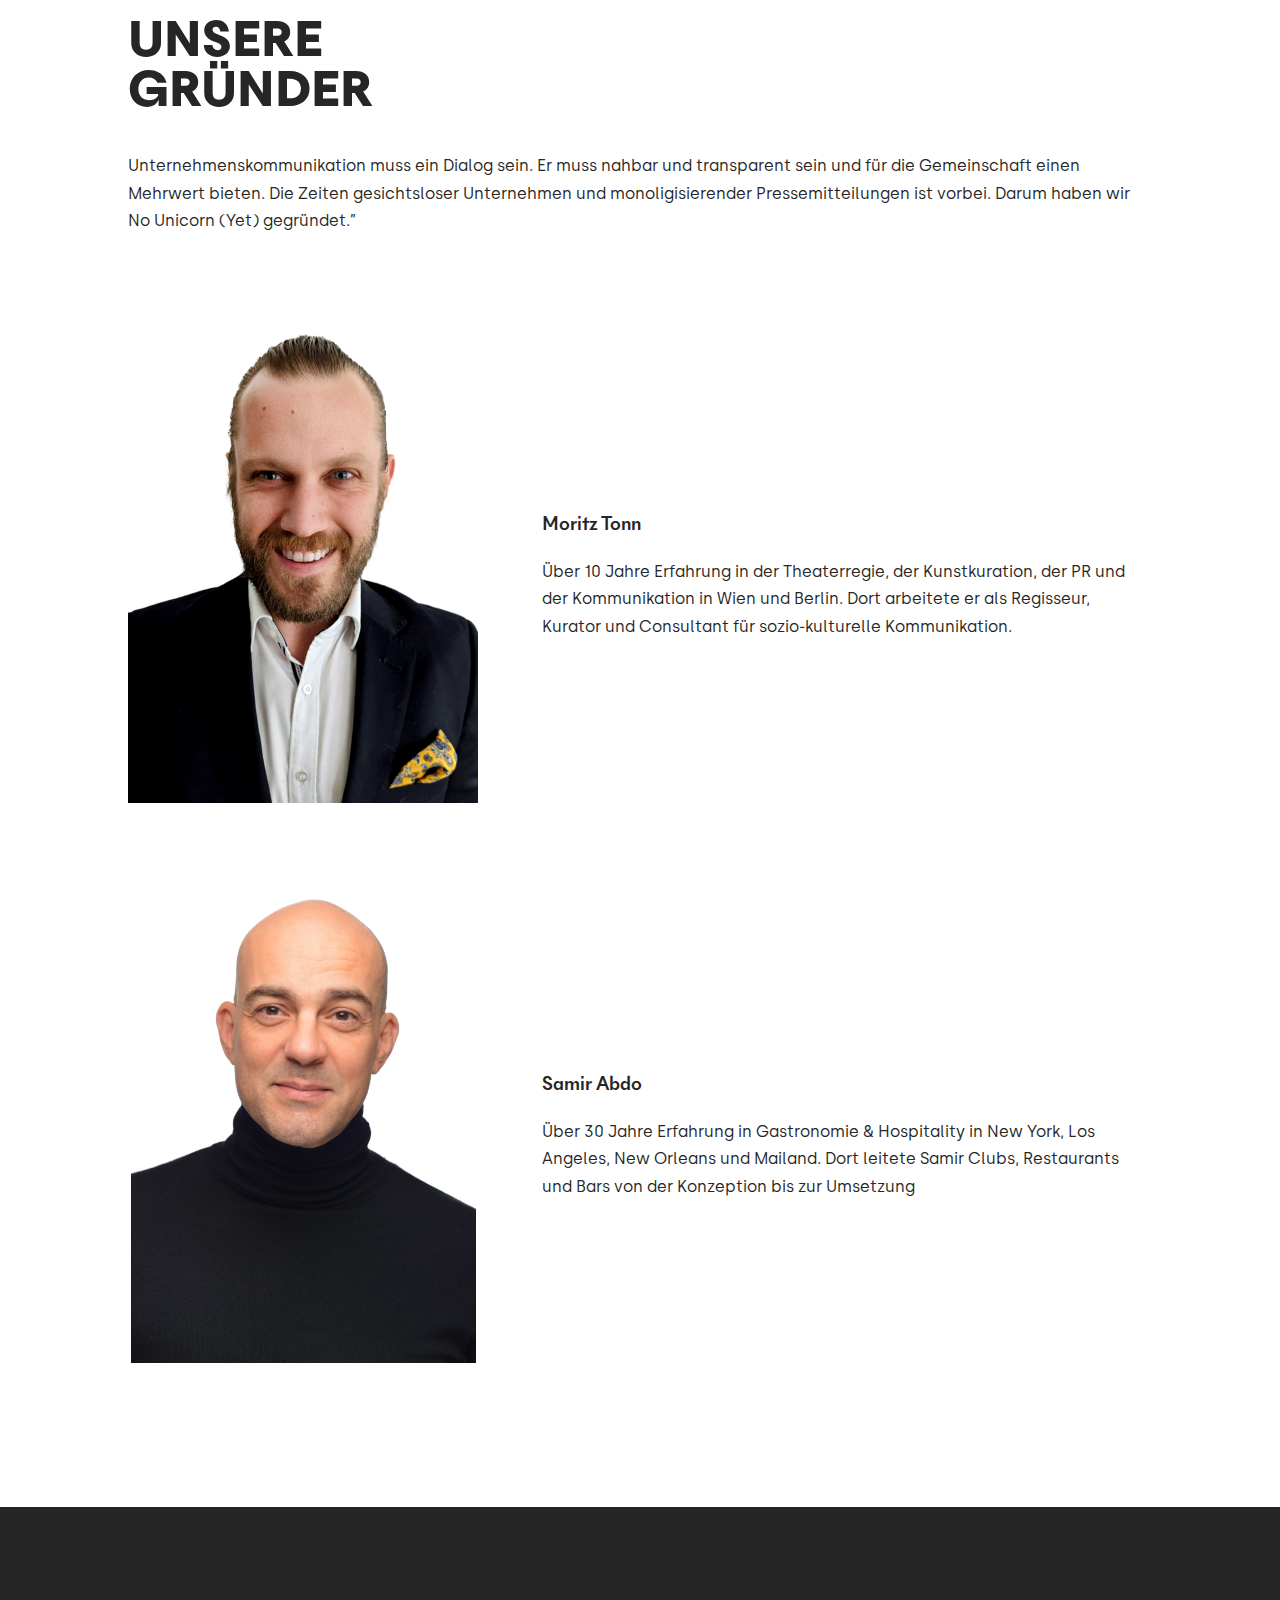
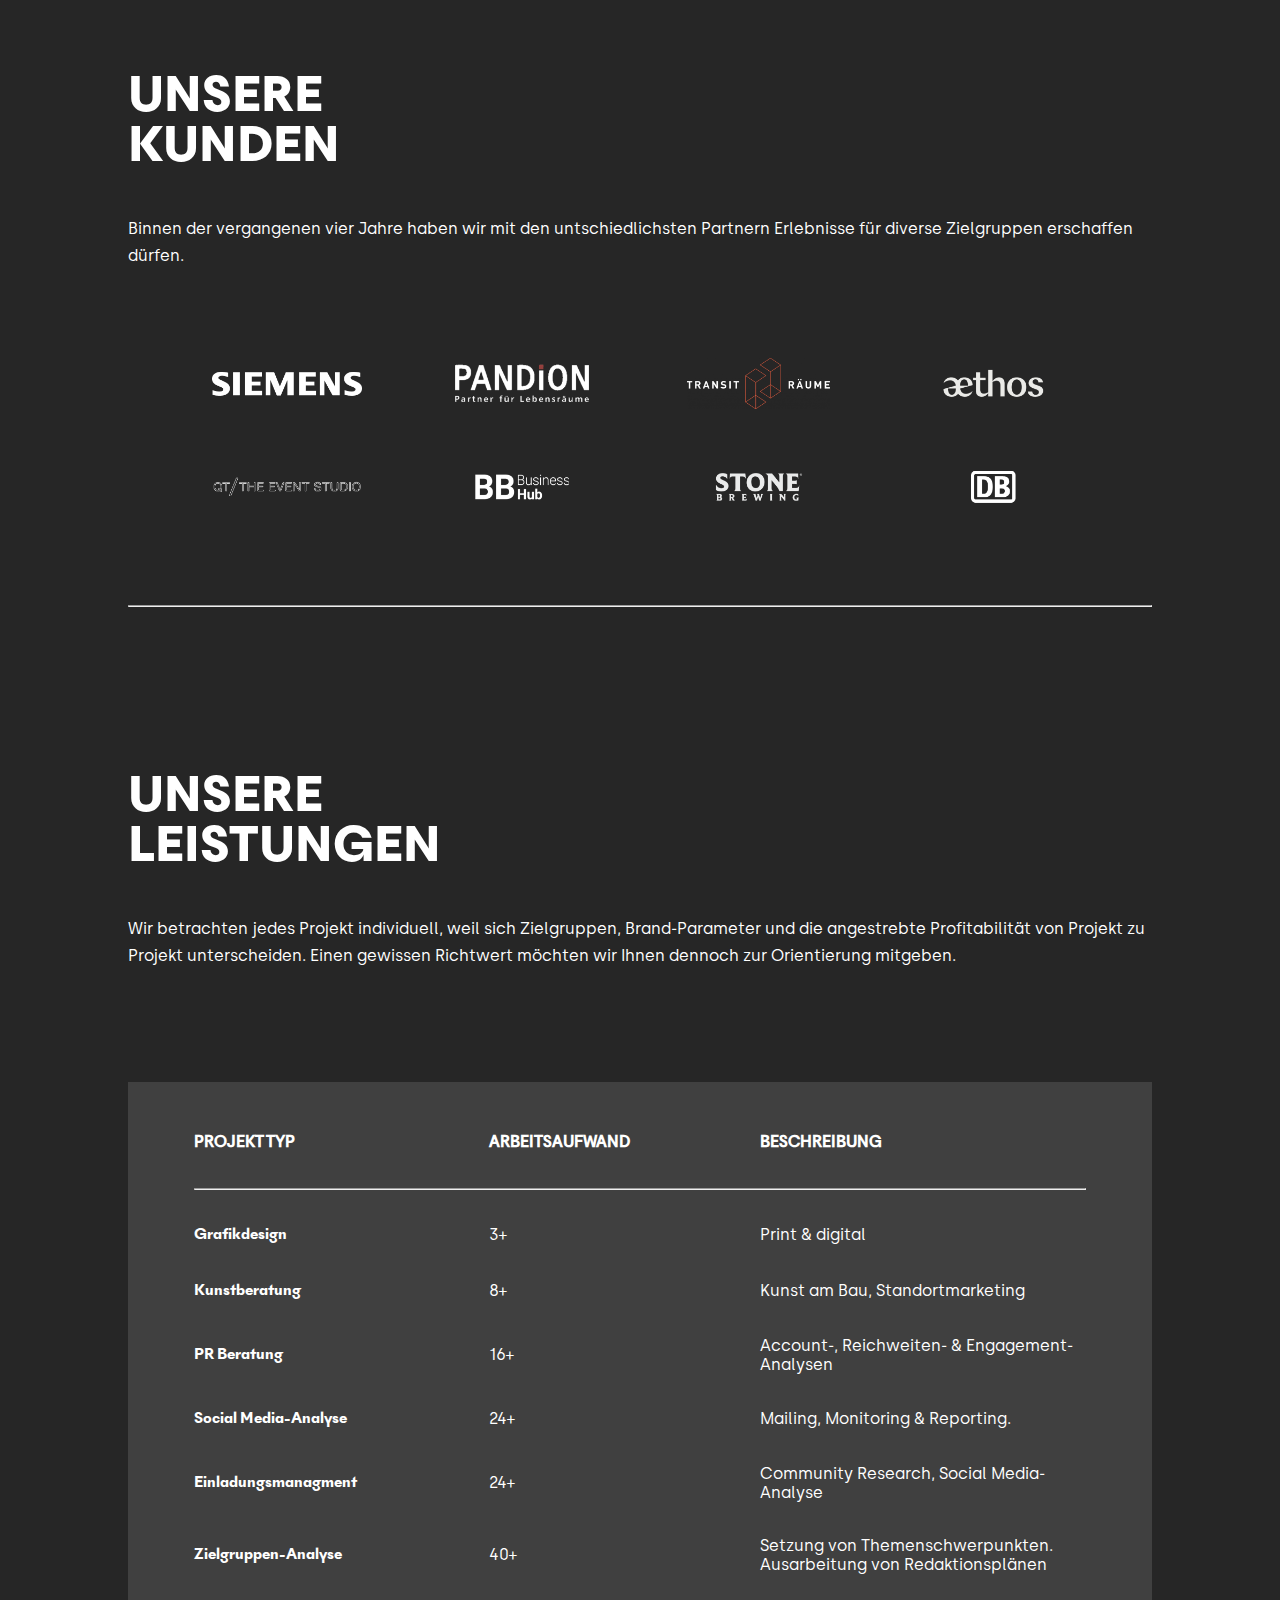
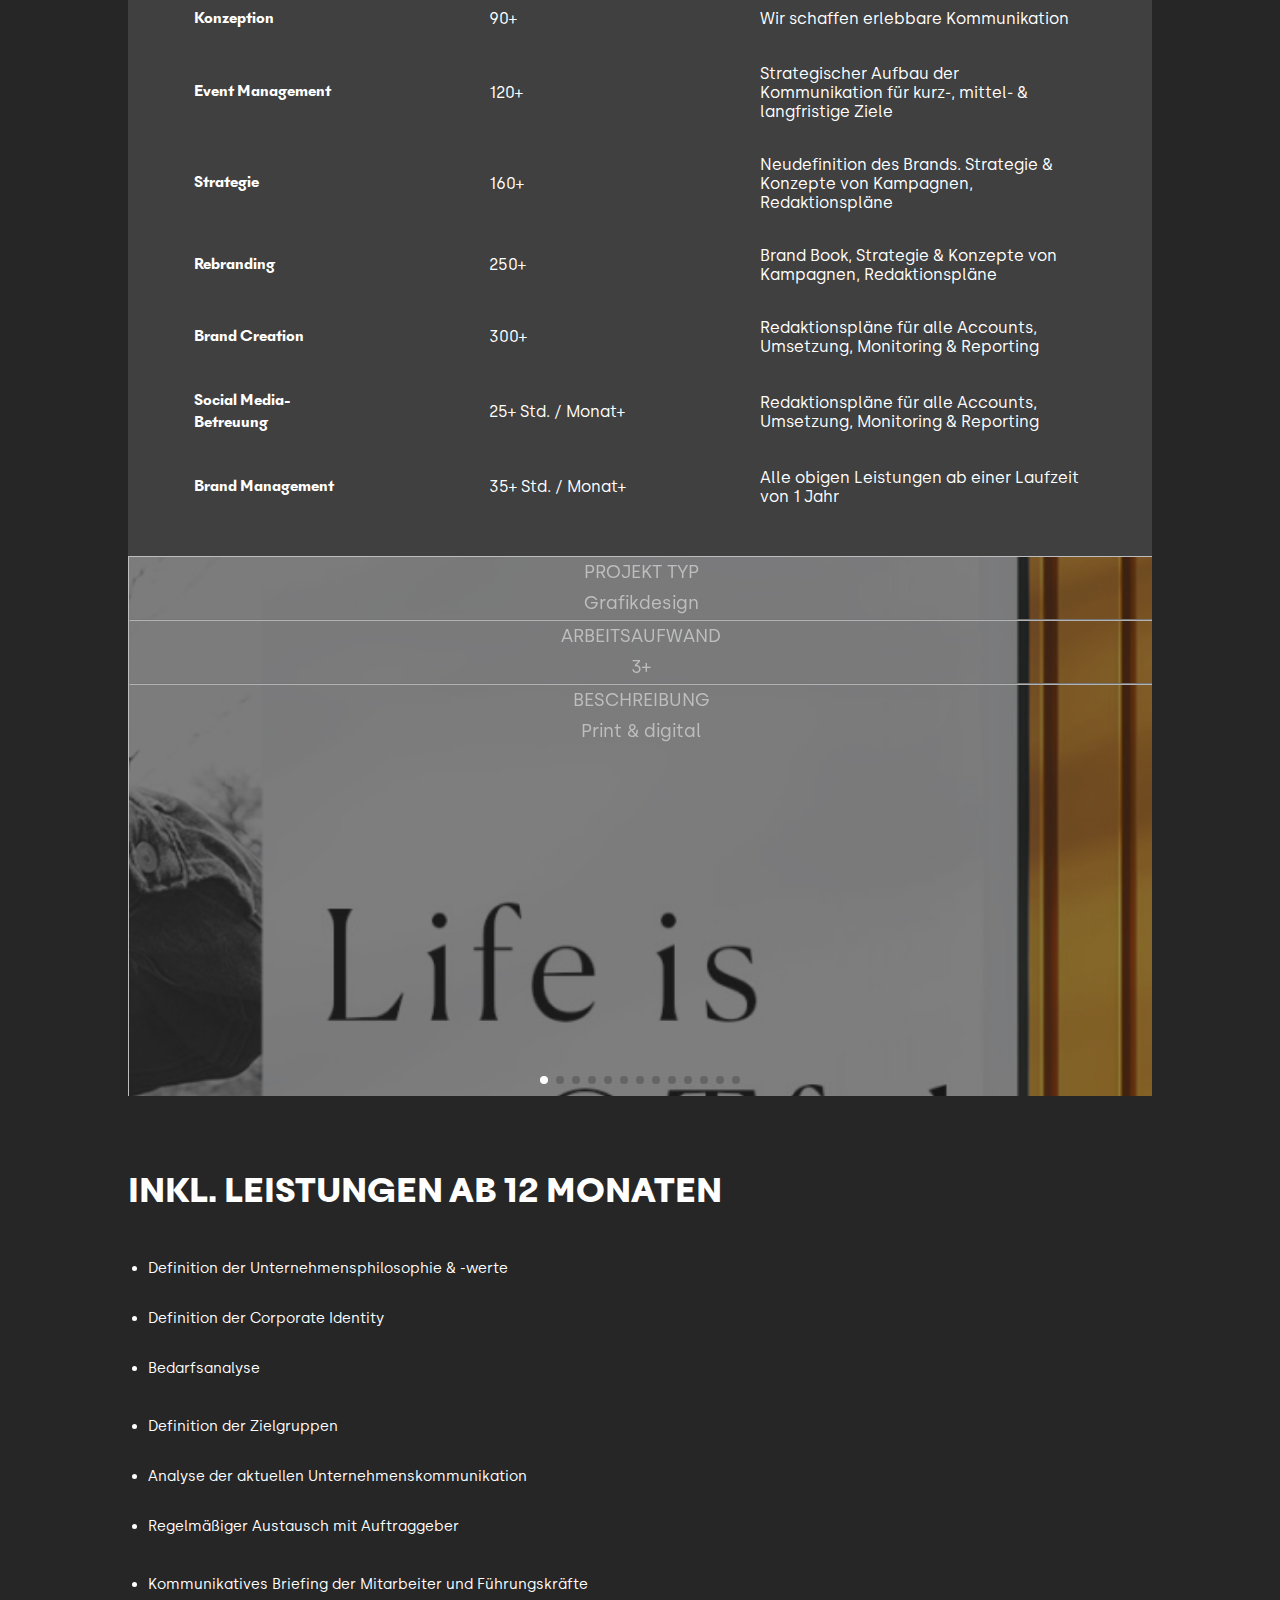
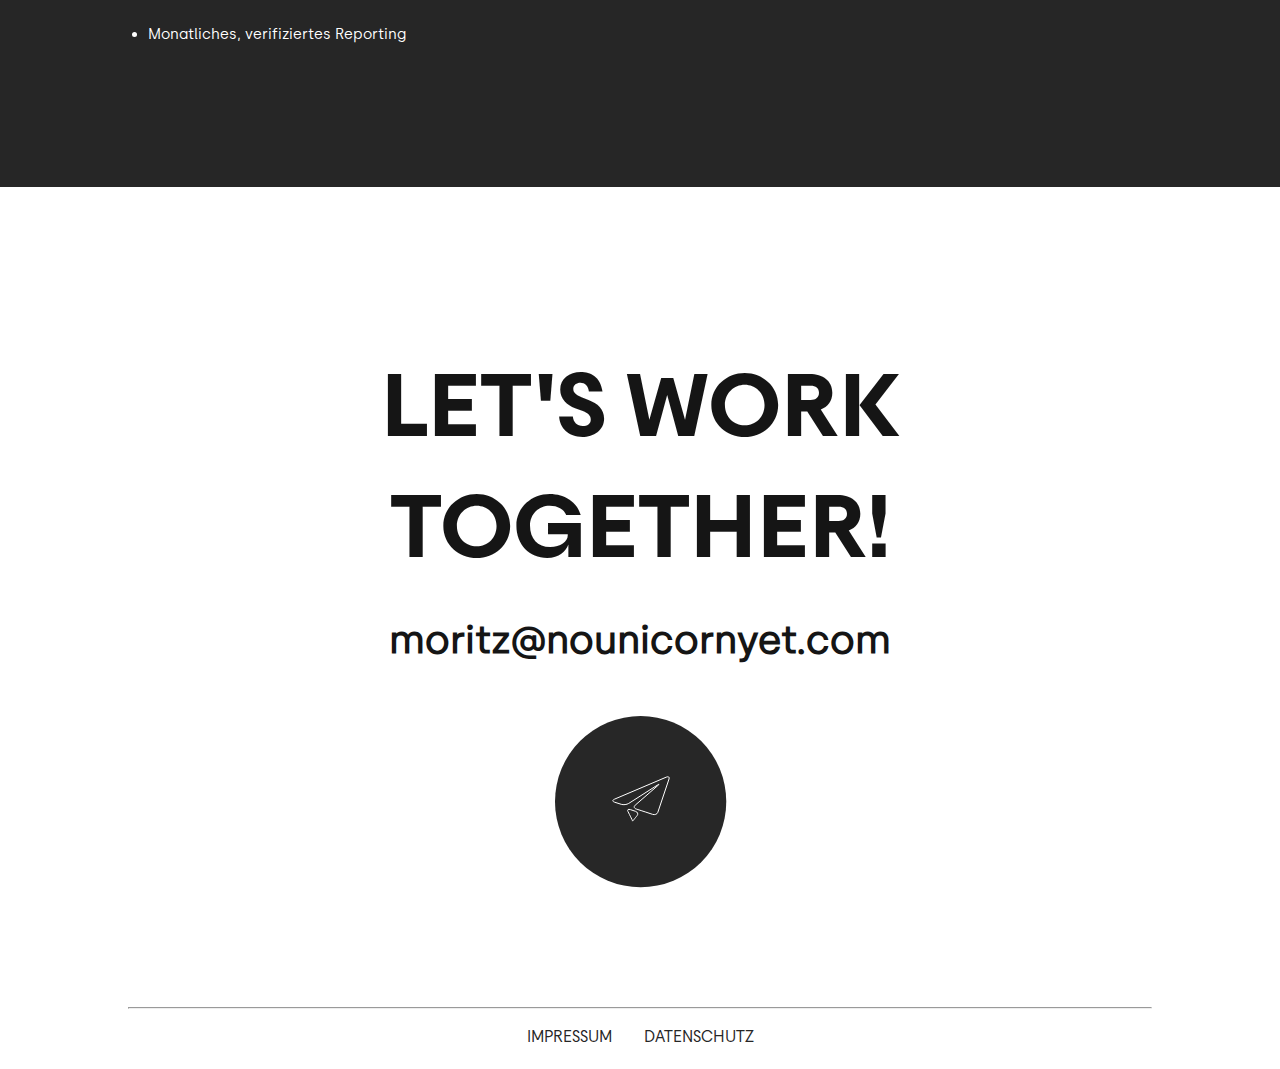
==== commit 309e66b6: "first published commit" ====
--- a/index.html
+++ b/index.html
@@ -163,17 +163,17 @@
                         </p>
                         <div class="founder-portrait">
                             <div class="portrait-card">
+                                <img src="images/founder_picture2.png" alt="Moritz Tonn">
+                                <div class="founder-description">
+                                    <p class="portrait-name">Moritz Tonn</p>
+                                    <p>Über 10 Jahre Erfahrung in der Theaterregie, der Kunstkuration, der PR und der Kommunikation in Wien und Berlin. Dort arbeitete er als Regisseur, Kurator und Consultant für sozio-kulturelle Kommunikation.</p>
+                                </div>
+                            </div>
+                            <div class="portrait-card">
                                 <img src="images/founder_picture1.png"  alt="Samir Abdo">
                                 <div class="founder-description">
                                     <p class="portrait-name">Samir  Abdo</p>
                                     <p>Über 30 Jahre Erfahrung in Gastronomie & Hospitality in New York, Los Angeles, New Orleans und Mailand. Dort leitete Samir Clubs, Restaurants und Bars von der Konzeption bis zur Umsetzung </p>
-                                </div>
-                            </div>
-                            <div class="portrait-card">
-                                <img src="images/founder_picture2.png" alt="Moritz Tonn">
-                                <div class="founder-description">
-                                    <p class="portrait-name">Moritz Tonn</p>
-                                    <p>Über 10 Jahre Erfahrung in der Theaterregie, der Kunstkuration, der PR und der Kommunikation in Wien und Berlin. Dort arbeitete er als Regisseur, Kurator und Consultant für sozio-kulturelle Kommunikation.</p>
                                 </div>
                             </div>
                         </div>
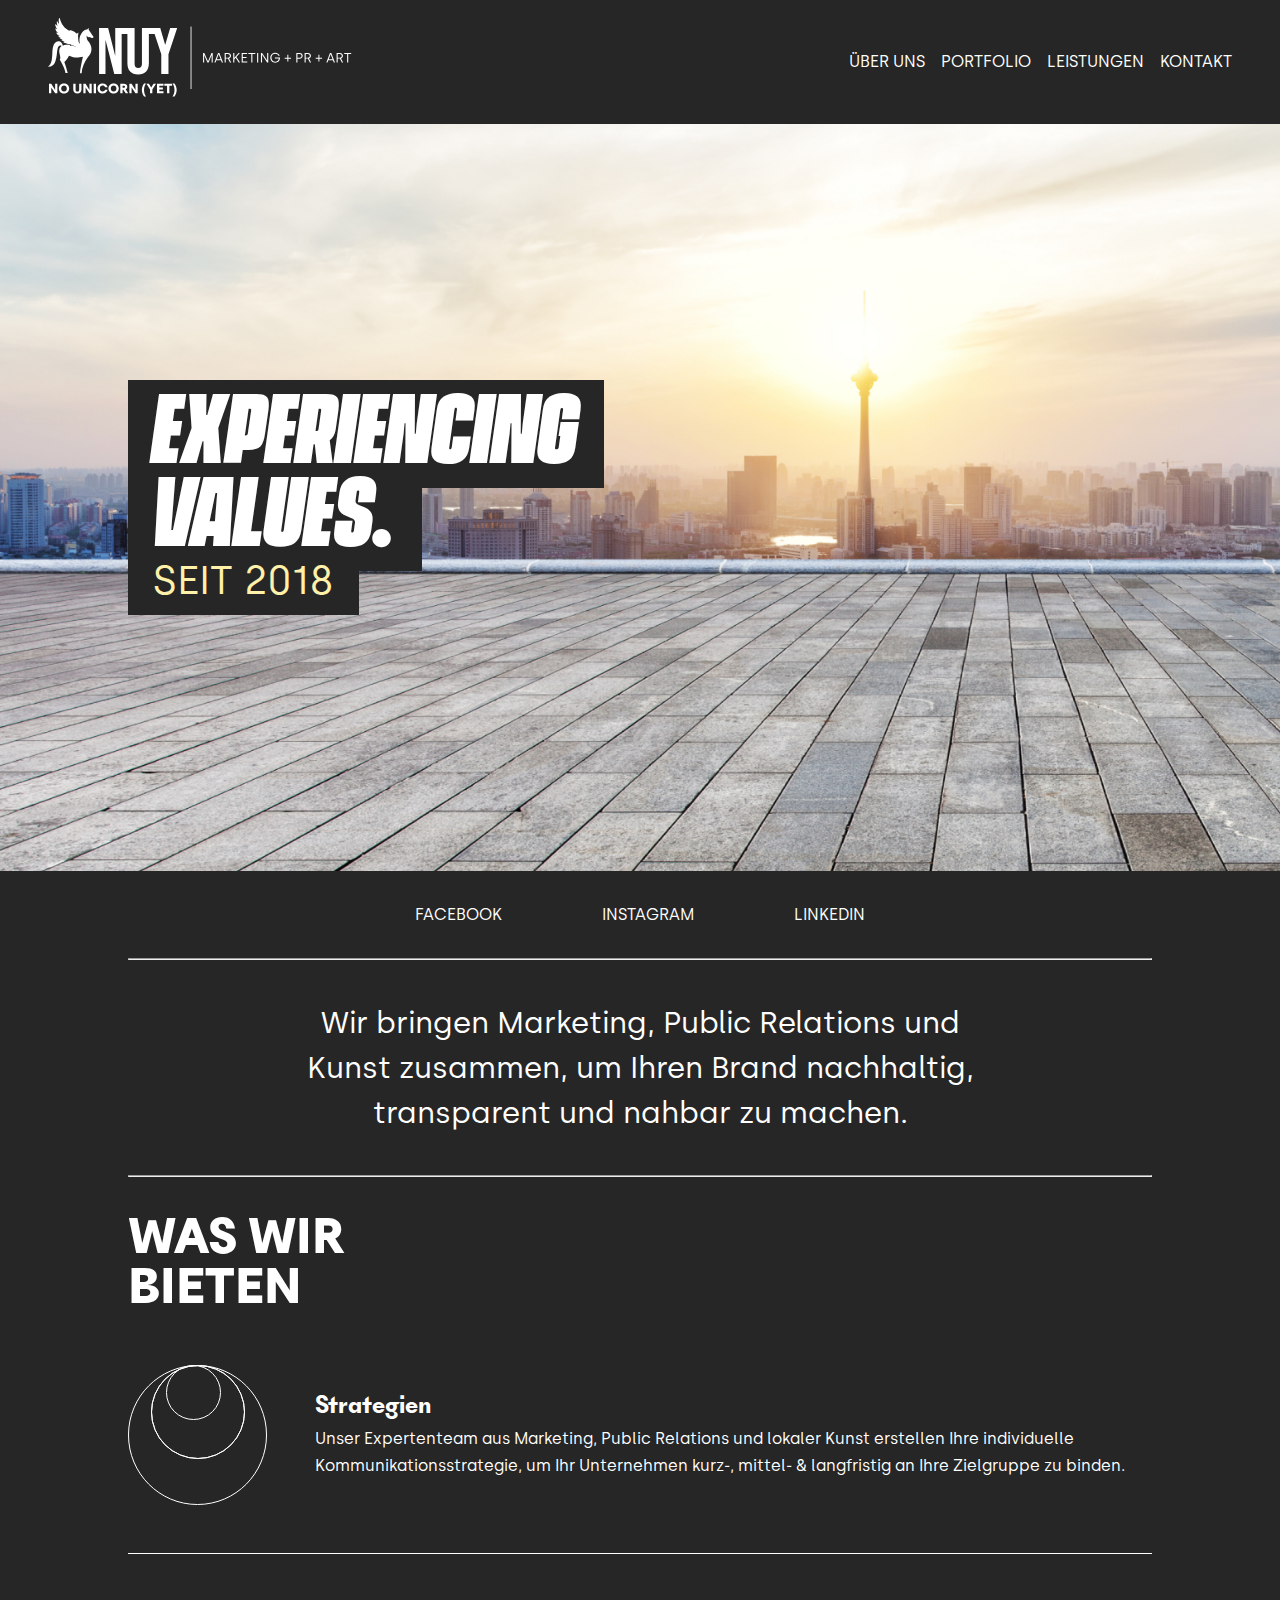
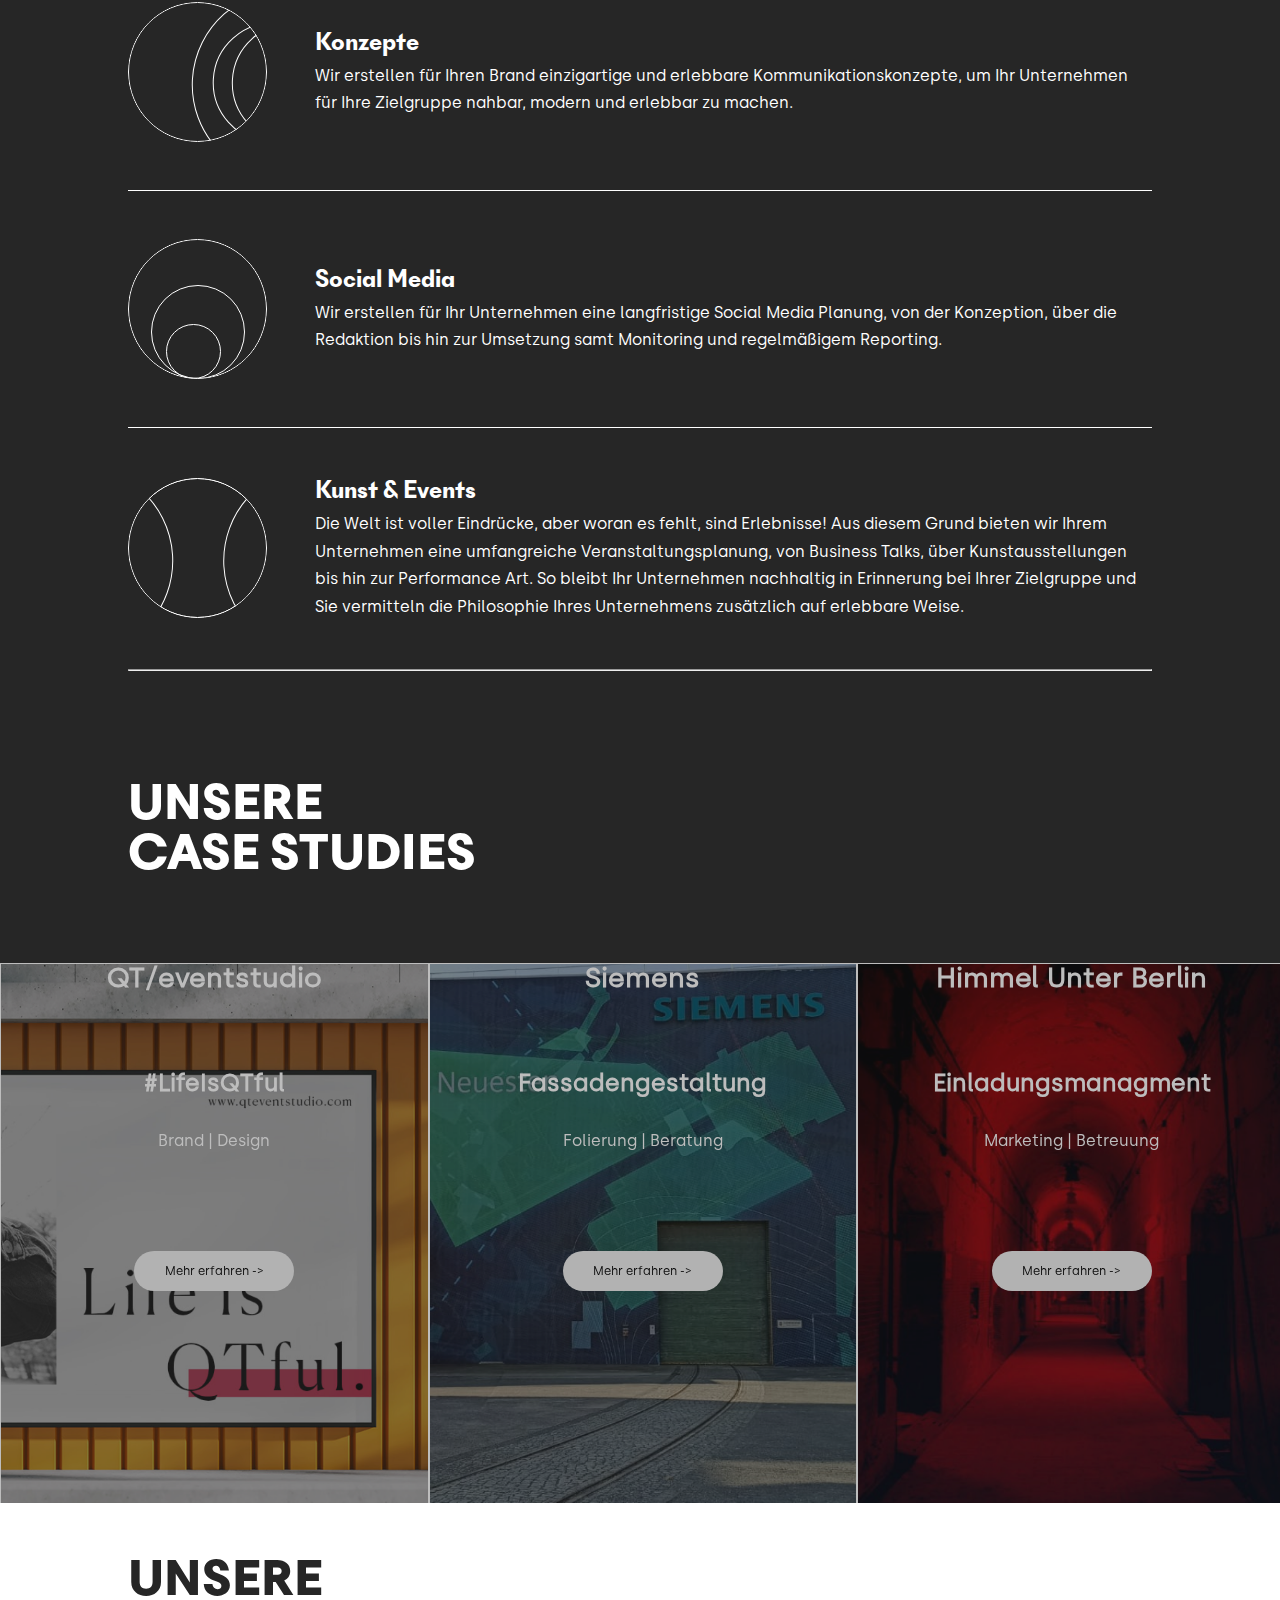
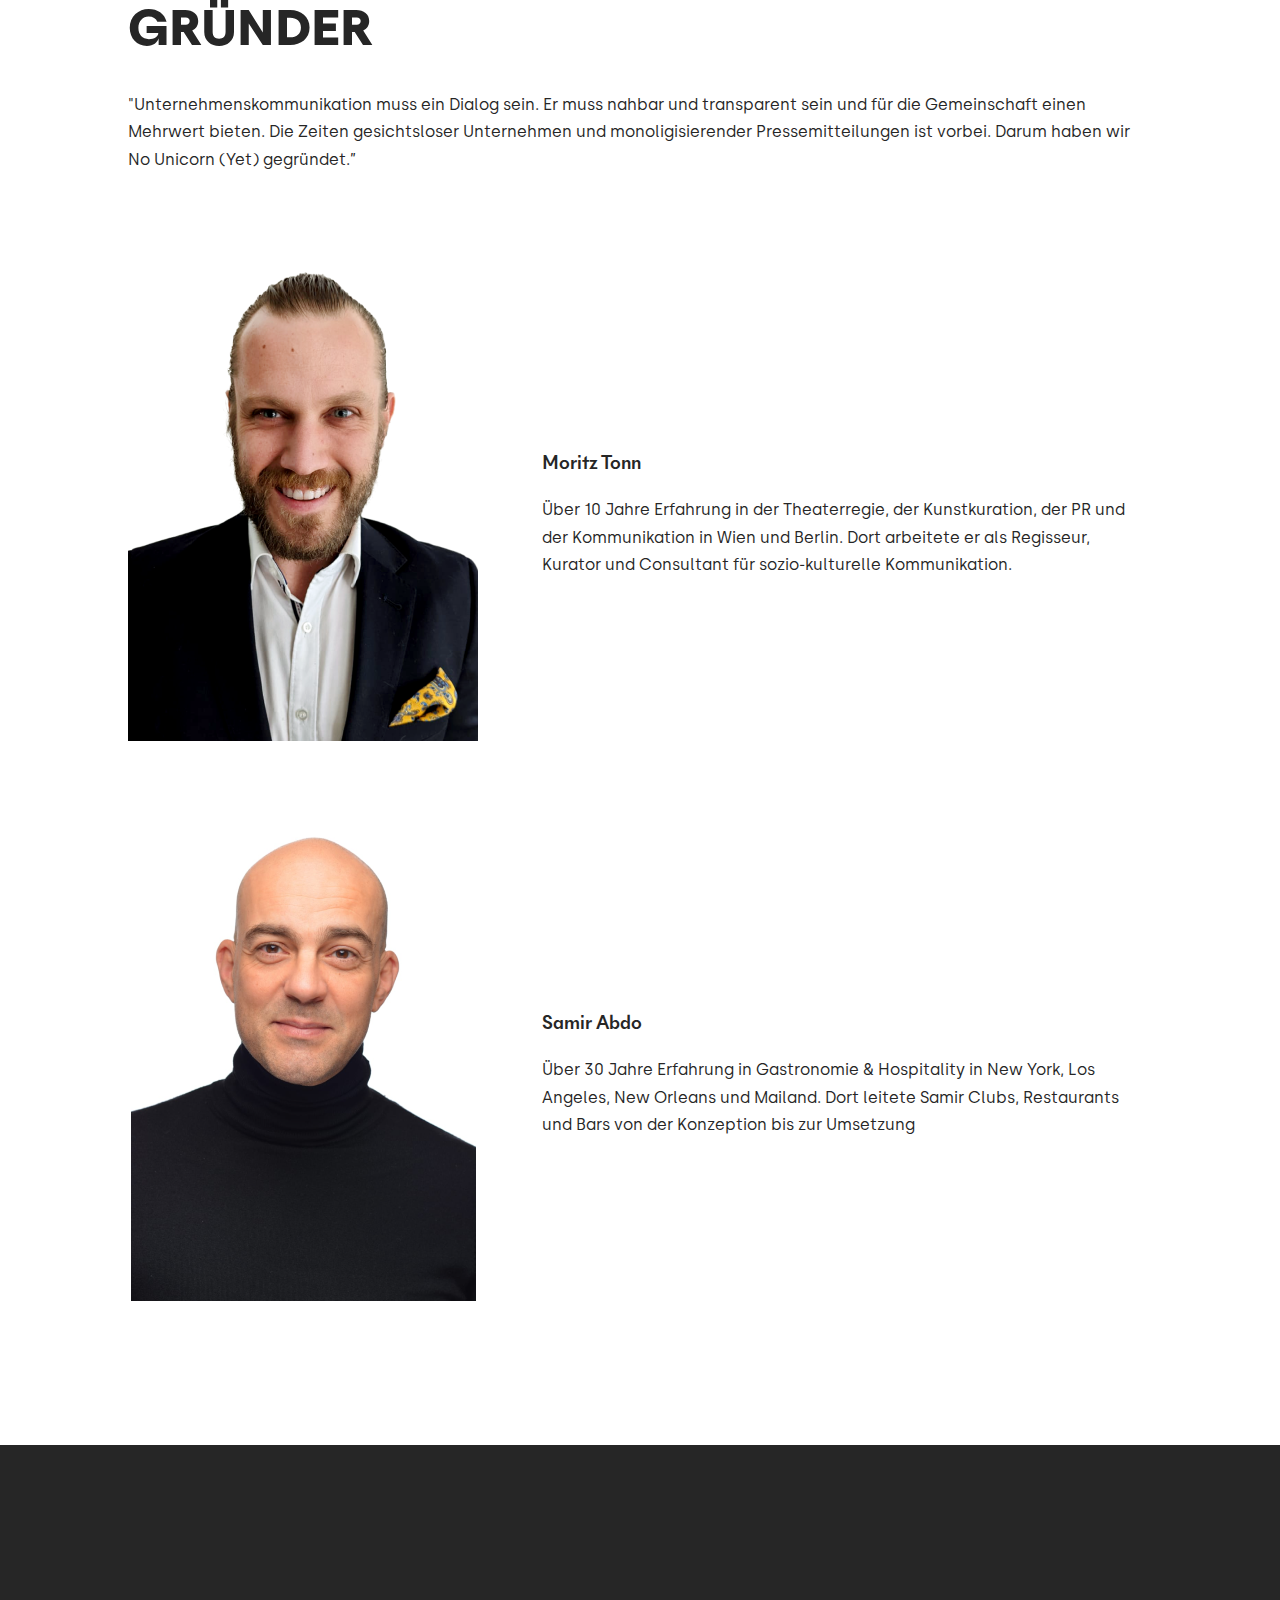
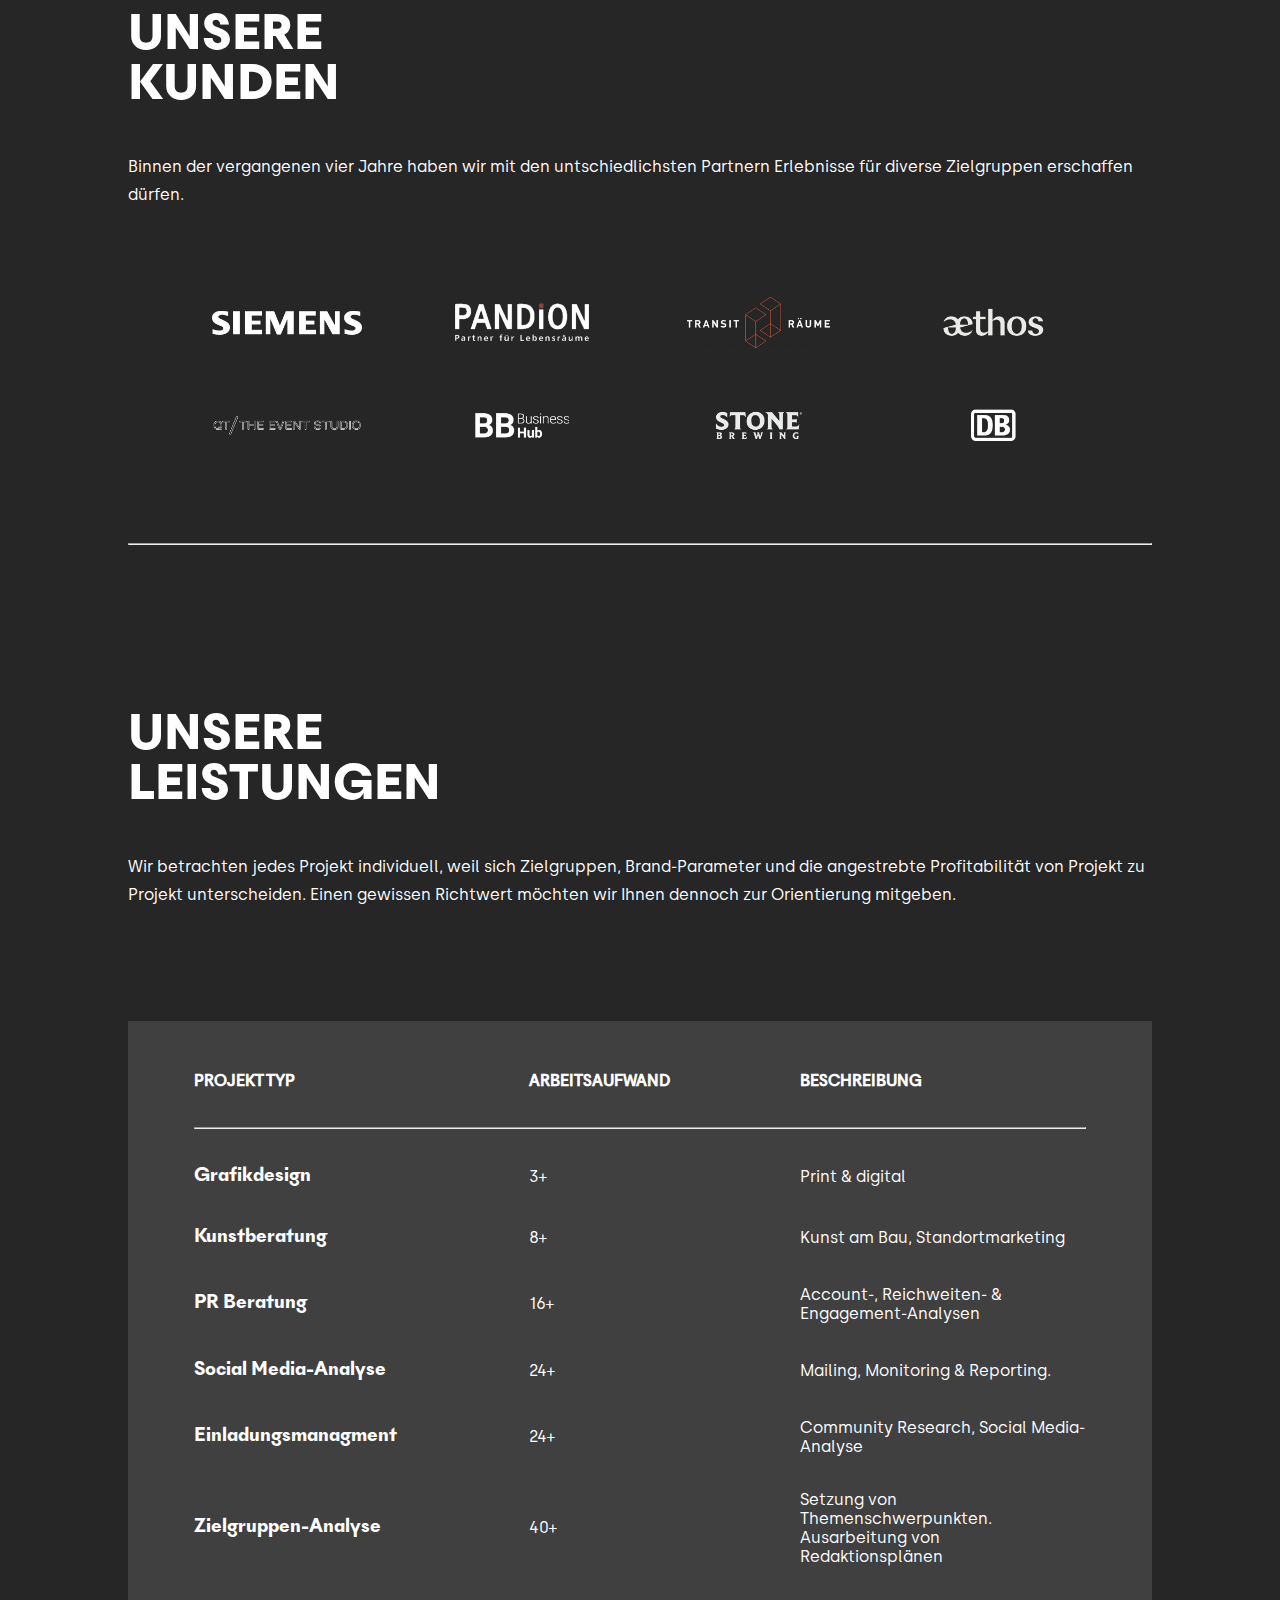
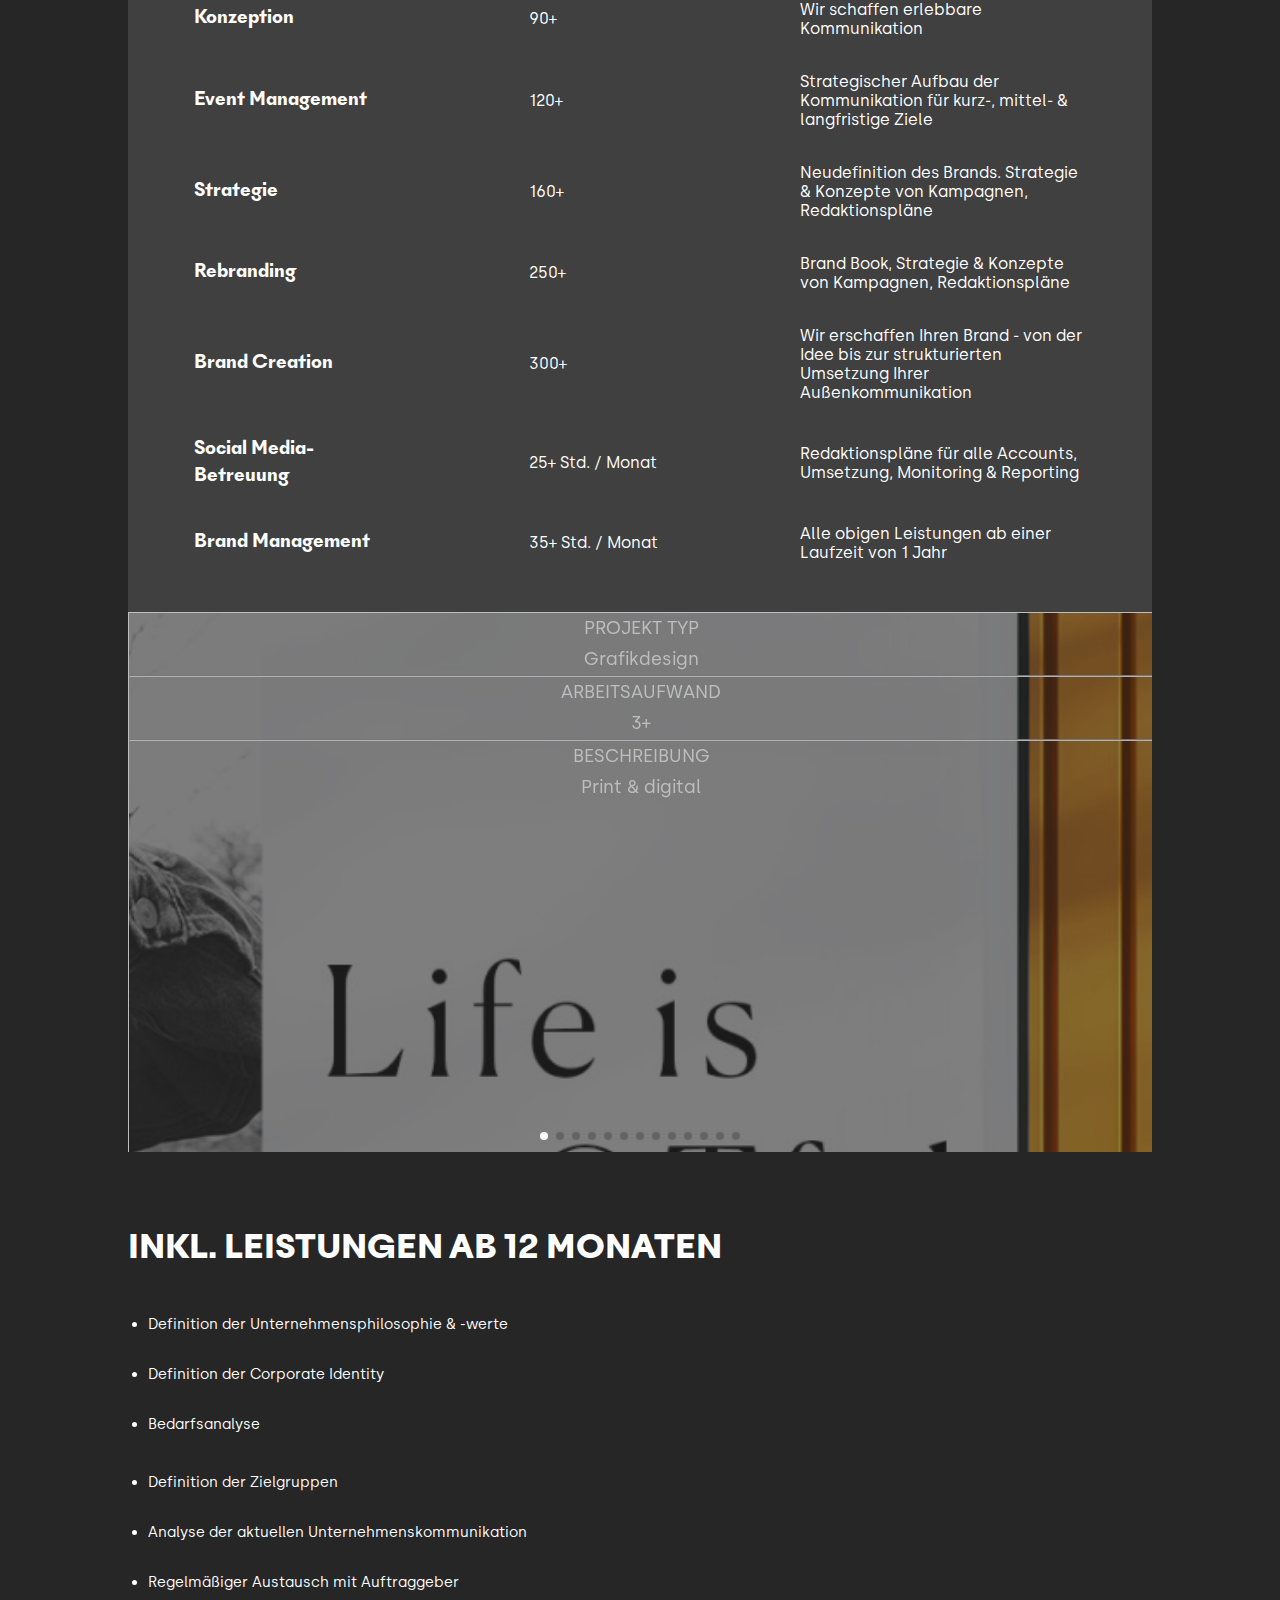
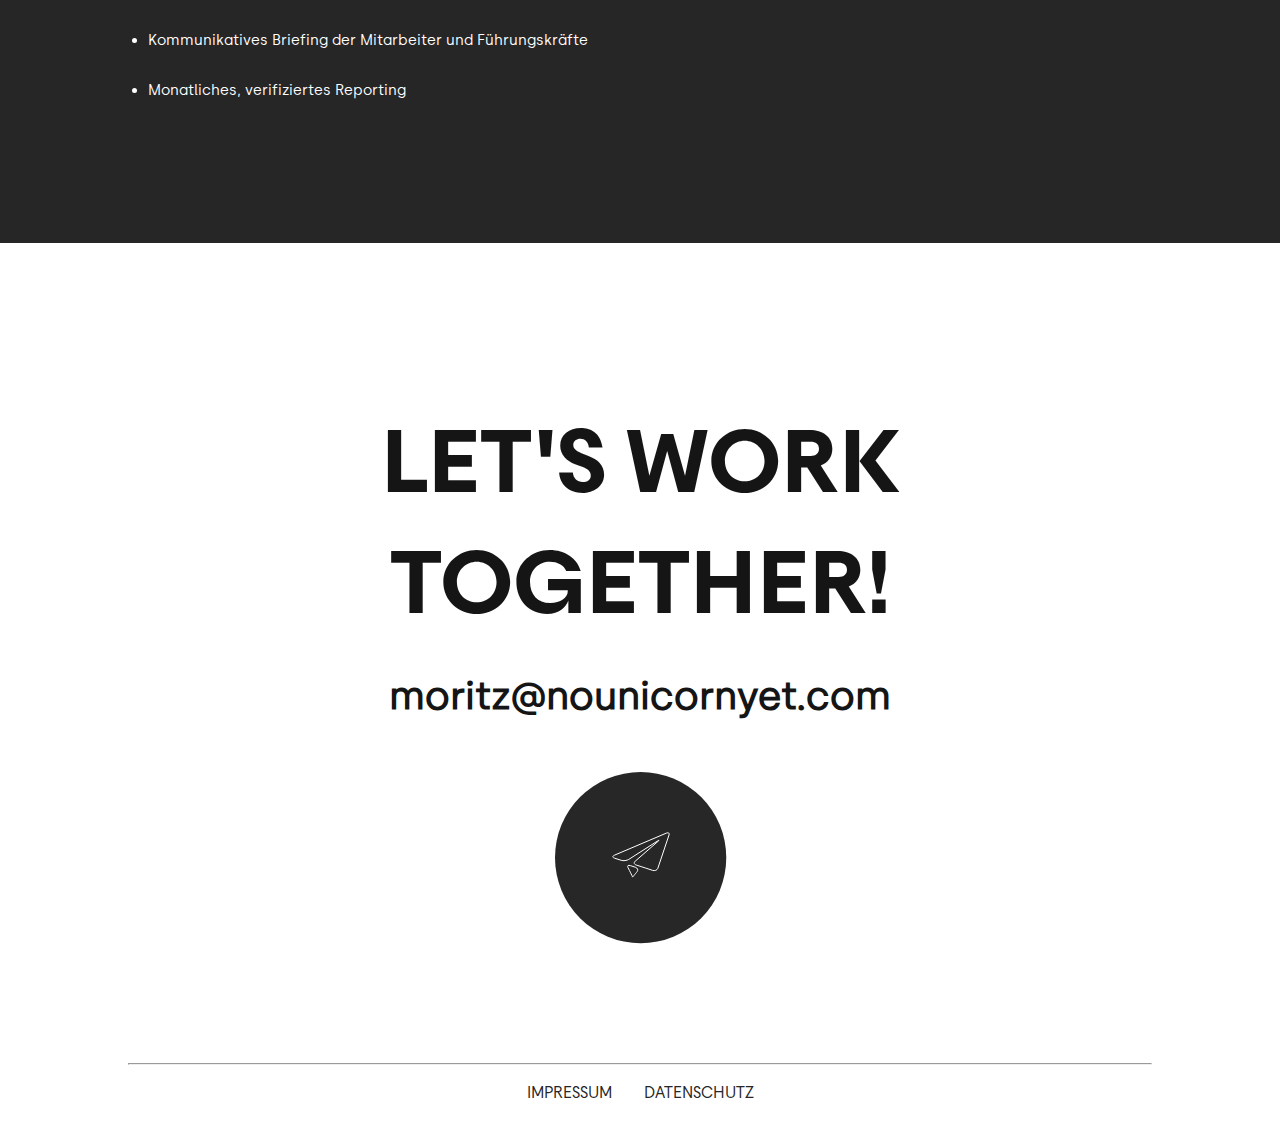
==== commit ccf8f57e: "new changes" ====
--- a/index.html
+++ b/index.html
@@ -7,12 +7,15 @@
     <link rel="stylesheet" type="text/css" href="./styles/styles.css">
     <link rel="stylesheet" href="https://unpkg.com/swiper/swiper-bundle.min.css"/>
     <title>No Unicorn (Yet)</title>
+    <link rel="icon" type="image/png" href="images/logo/favicon16x16.svg" sizes="16x16">
+    <link rel="icon" type="image/png" href="images/logo/favicon32x32.svg" sizes="32x32">
+    <link rel="icon" type="image/png" href="images/logo/favicon96x96.svg" sizes="96x96">
 </head>
 
     <body>
         <header class="primary-header flex">
-            <a href="index.html"><img class="logo" src="./images/logo.svg" alt="logo"></a>
-            <a href="index.html"><img class="logo-mobile" src="./images/logo-mobile.svg" alt="logo"></a>
+            <a href="index.html"><img class="logo" src="./images/logo.svg" alt="logo-no-unicorn"></a>
+            <a href="index.html"><img class="logo-mobile" src="./images/logo-mobile.svg" alt="logo-no-unicorn-mobile"></a>
 
             <button class="mobile-nav-toggle" aria-controls="primary-navigation" aria-expanded="false"><span class="sr-only"></span></button>
 
@@ -30,7 +33,7 @@
                     </li>
                     <li>
                         <a class="nav-item" href="index.html#pricing-link">
-                            <p>PREISE</p>
+                            <p>LEISTUNGEN</p>
                         </a>
                     </li>
                     <li>
@@ -78,33 +81,28 @@
                 </div>
                 <div class="right-side">
                     <div class="content-area">
+                        <img src="images/placeholdersvg/strategies.svg" alt="strategies-svg">
                         <div class="content-text">
                             <h4>Strategien</h4>
                             <p>Unser Expertenteam aus Marketing, Public Relations und lokaler Kunst erstellen Ihre individuelle Kommunikationsstrategie, um Ihr Unternehmen kurz-, mittel- & langfristig an Ihre Zielgruppe zu binden. </p>
                         </div>
                     </div>
                     <div class="content-area">
+                        <img src="images/placeholdersvg/concepts.svg" alt="concepts-svg">
                         <div class="content-text">
                             <h4>Konzepte</h4>
                             <p>Wir erstellen für Ihren Brand einzigartige und erlebbare Kommunikationskonzepte, um Ihr Unternehmen für Ihre Zielgruppe nahbar, modern und erlebbar zu machen. </p>
                         </div>
                     </div>
                     <div class="content-area">
-                        <div class="content-text">
-                            <h4>NFT Real Estate</h4>
-                            <p>Die ultimative App zur Investoren-Akquise. Wir verbinden Ihr 3D-Modelling samt Location- & Profitabilitätsanalysen mit Live-Kommunikation und einer Gaming-Engine, um den Mehrwert Ihres kommenden Bauprojekts für Investoren lange vor Baubeginn erlebbar zu machen.
-
-                            Als Second Value kann ihr digitales Projekt als NFT gemintet und in Metaverse eingespeist werden. 
-                            </p>
-                        </div>
-                    </div>
-                    <div class="content-area">
+                        <img src="images/placeholdersvg/socialmedia.svg" alt="socialmedia-svg">
                         <div class="content-text">
                             <h4>Social Media</h4>
                             <p>Wir erstellen für Ihr Unternehmen eine langfristige Social Media Planung, von der Konzeption, über die Redaktion bis hin zur Umsetzung samt Monitoring und regelmäßigem Reporting.</p>
                         </div>
                     </div>
                     <div class="content-area">
+                        <img src="images/placeholdersvg/artevents.svg" alt="artevents-svg">
                         <div class="content-text">
                             <h4>Kunst & Events</h4>
                             <p>Die Welt ist voller Eindrücke, aber woran es fehlt, sind Erlebnisse! Aus diesem Grund bieten wir Ihrem Unternehmen eine umfangreiche Veranstaltungsplanung, von Business Talks, über Kunstausstellungen bis hin zur Performance Art. So bleibt Ihr Unternehmen nachhaltig in Erinnerung bei Ihrer Zielgruppe und Sie vermitteln die Philosophie Ihres Unternehmens zusätzlich auf erlebbare Weise. </p>
@@ -159,18 +157,18 @@
                     <h2>UNSERE<br>GRÜNDER</h2>
                     <div class="founder-rightside">
                         <p>
-                            Unternehmenskommunikation muss ein Dialog sein. Er muss nahbar und transparent sein und für die Gemeinschaft einen Mehrwert bieten. Die Zeiten gesichtsloser Unternehmen und monoligisierender Pressemitteilungen ist vorbei. Darum haben wir No Unicorn (Yet) gegründet.”
+                            "Unternehmenskommunikation muss ein Dialog sein. Er muss nahbar und transparent sein und für die Gemeinschaft einen Mehrwert bieten. Die Zeiten gesichtsloser Unternehmen und monoligisierender Pressemitteilungen ist vorbei. Darum haben wir No Unicorn (Yet) gegründet.”
                         </p>
                         <div class="founder-portrait">
                             <div class="portrait-card">
-                                <img src="images/founder_picture2.png" alt="Moritz Tonn">
+                                <img src="images/founder_picture2.png" alt="Moritz Tonn picture">
                                 <div class="founder-description">
                                     <p class="portrait-name">Moritz Tonn</p>
                                     <p>Über 10 Jahre Erfahrung in der Theaterregie, der Kunstkuration, der PR und der Kommunikation in Wien und Berlin. Dort arbeitete er als Regisseur, Kurator und Consultant für sozio-kulturelle Kommunikation.</p>
                                 </div>
                             </div>
                             <div class="portrait-card">
-                                <img src="images/founder_picture1.png"  alt="Samir Abdo">
+                                <img src="images/founder_picture1.png"  alt="Samir Abdo picture">
                                 <div class="founder-description">
                                     <p class="portrait-name">Samir  Abdo</p>
                                     <p>Über 30 Jahre Erfahrung in Gastronomie & Hospitality in New York, Los Angeles, New Orleans und Mailand. Dort leitete Samir Clubs, Restaurants und Bars von der Konzeption bis zur Umsetzung </p>
@@ -286,14 +284,14 @@
                     </tr><tr>
                         <td class="highlighted">Brand Creation</td>
                         <td>300+</td>
-                        <td>Redaktionspläne für alle Accounts, Umsetzung, Monitoring & Reporting</td>
+                        <td>Wir erschaffen Ihren Brand - von der Idee bis zur strukturierten Umsetzung Ihrer Außenkommunikation</td>
                     </tr><tr>
                         <td class="highlighted">Social Media-Betreuung</td>
-                        <td>25+ Std. / Monat+</td>
+                        <td>25+ Std. / Monat</td>
                         <td>Redaktionspläne für alle Accounts, Umsetzung, Monitoring & Reporting</td>
                     </tr><tr>
                         <td class="highlighted">Brand Management</td>
-                        <td>35+ Std. / Monat+</td>
+                        <td>35+ Std. / Monat</td>
                         <td>Alle obigen Leistungen ab einer Laufzeit von 1 Jahr</td>
                     </tr>
                 </table>
@@ -430,7 +428,7 @@
                                 <p class="pricing-content">300+</p>
                                 <hr></hr>
                                 <p class="pricing-category">BESCHREIBUNG</p>
-                                <p class="pricing-content">Brand Book, Strategie & Konzepte von Kampagnen, Redaktionspläne</td>
+                                <p class="pricing-content">Wir erschaffen Ihren Brand - von der Idee bis zur strukturierten Umsetzung Ihrer Außenkommunikation</td>
                             </div> 
                         </div>
                         <div class="swiper-slide">
@@ -485,7 +483,7 @@
                 <div class="cta-section">
                     <h1 id="cta-text">LET'S WORK TOGETHER!</h1>
                     <h2 id="cta-mail">moritz@nounicornyet.com</h2>
-                    <a href="mailto:moritz@nounicornyet.com"><img src="images/mail-cta.svg" alt="mail"></a>
+                    <a href="mailto:moritz@nounicornyet.com"><img src="images/mail-cta.svg" alt="mail cta logo"></a>
                 </div>
                 <hr></hr>
                 <div class="footer-section">
--- a/styles/styles.css
+++ b/styles/styles.css
@@ -304,6 +304,7 @@
   margin-top: 10em;
   margin-bottom: 10em;
   max-width: 90ch;
+  text-align: center;
 }
 
 .business-section p {
@@ -358,6 +359,10 @@
 
 .offer-section .left-side .sticky-text {
   padding-bottom: 100px;
+}
+
+.offer-section .right-side img {
+  padding-right: 3rem;
 }
 
 .offer-section .right-side .content-area {
@@ -436,6 +441,7 @@
     padding: 0 !important;
   }
   .offer-section .content-area img {
+    width: 6rem;
     margin-top: 3rem;
   }
 }
@@ -753,6 +759,7 @@
 
 .pricing-section table .highlighted {
   font-family: NPS-Bold;
+  font-size: 20px;
 }
 
 .pricing-section .pricing-includes {
@@ -777,6 +784,15 @@
   font-family: Silka-Regular;
   font-size: 14.5px;
   padding-bottom: 2rem;
+}
+
+@media (max-width: 75rem) {
+  .pricing-section table th {
+    padding: 1rem 2rem;
+  }
+  .pricing-section table td {
+    padding: 1rem 2rem;
+  }
 }
 
 @media (min-width: 64rem) {
